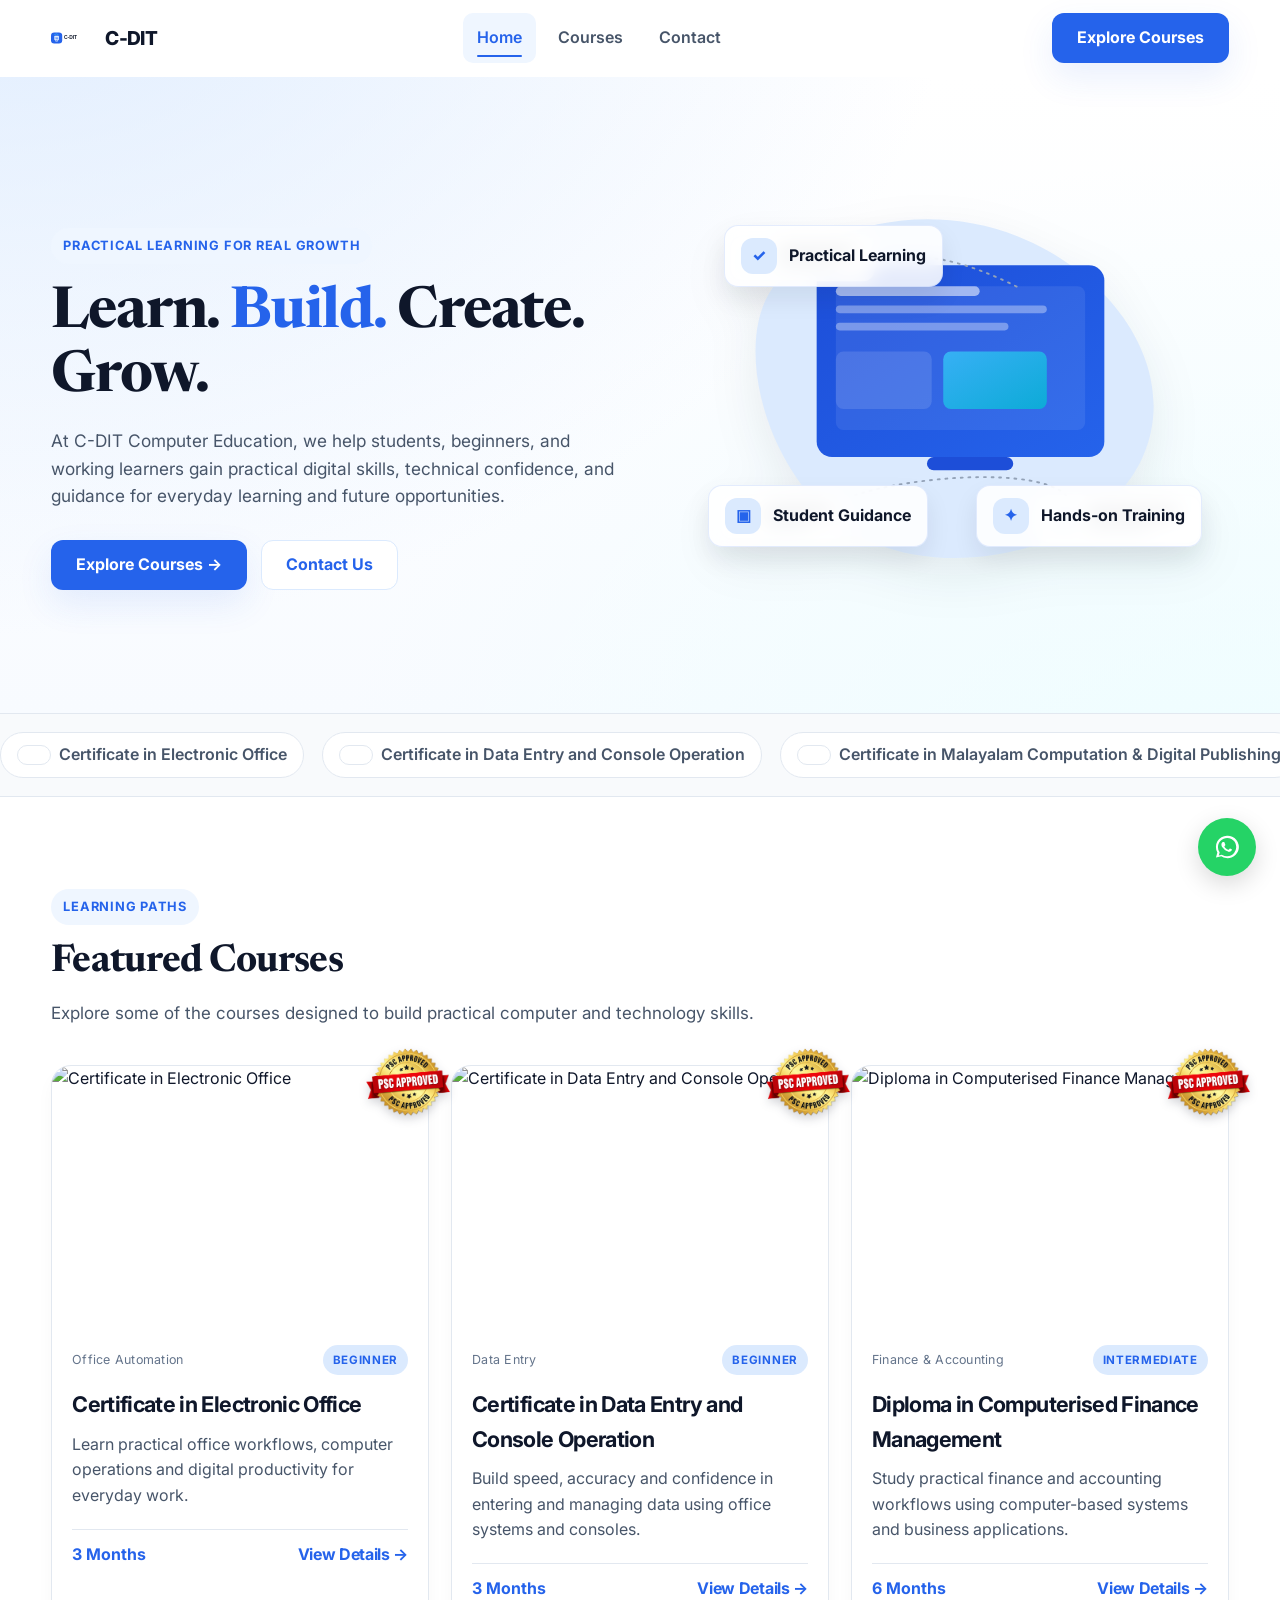
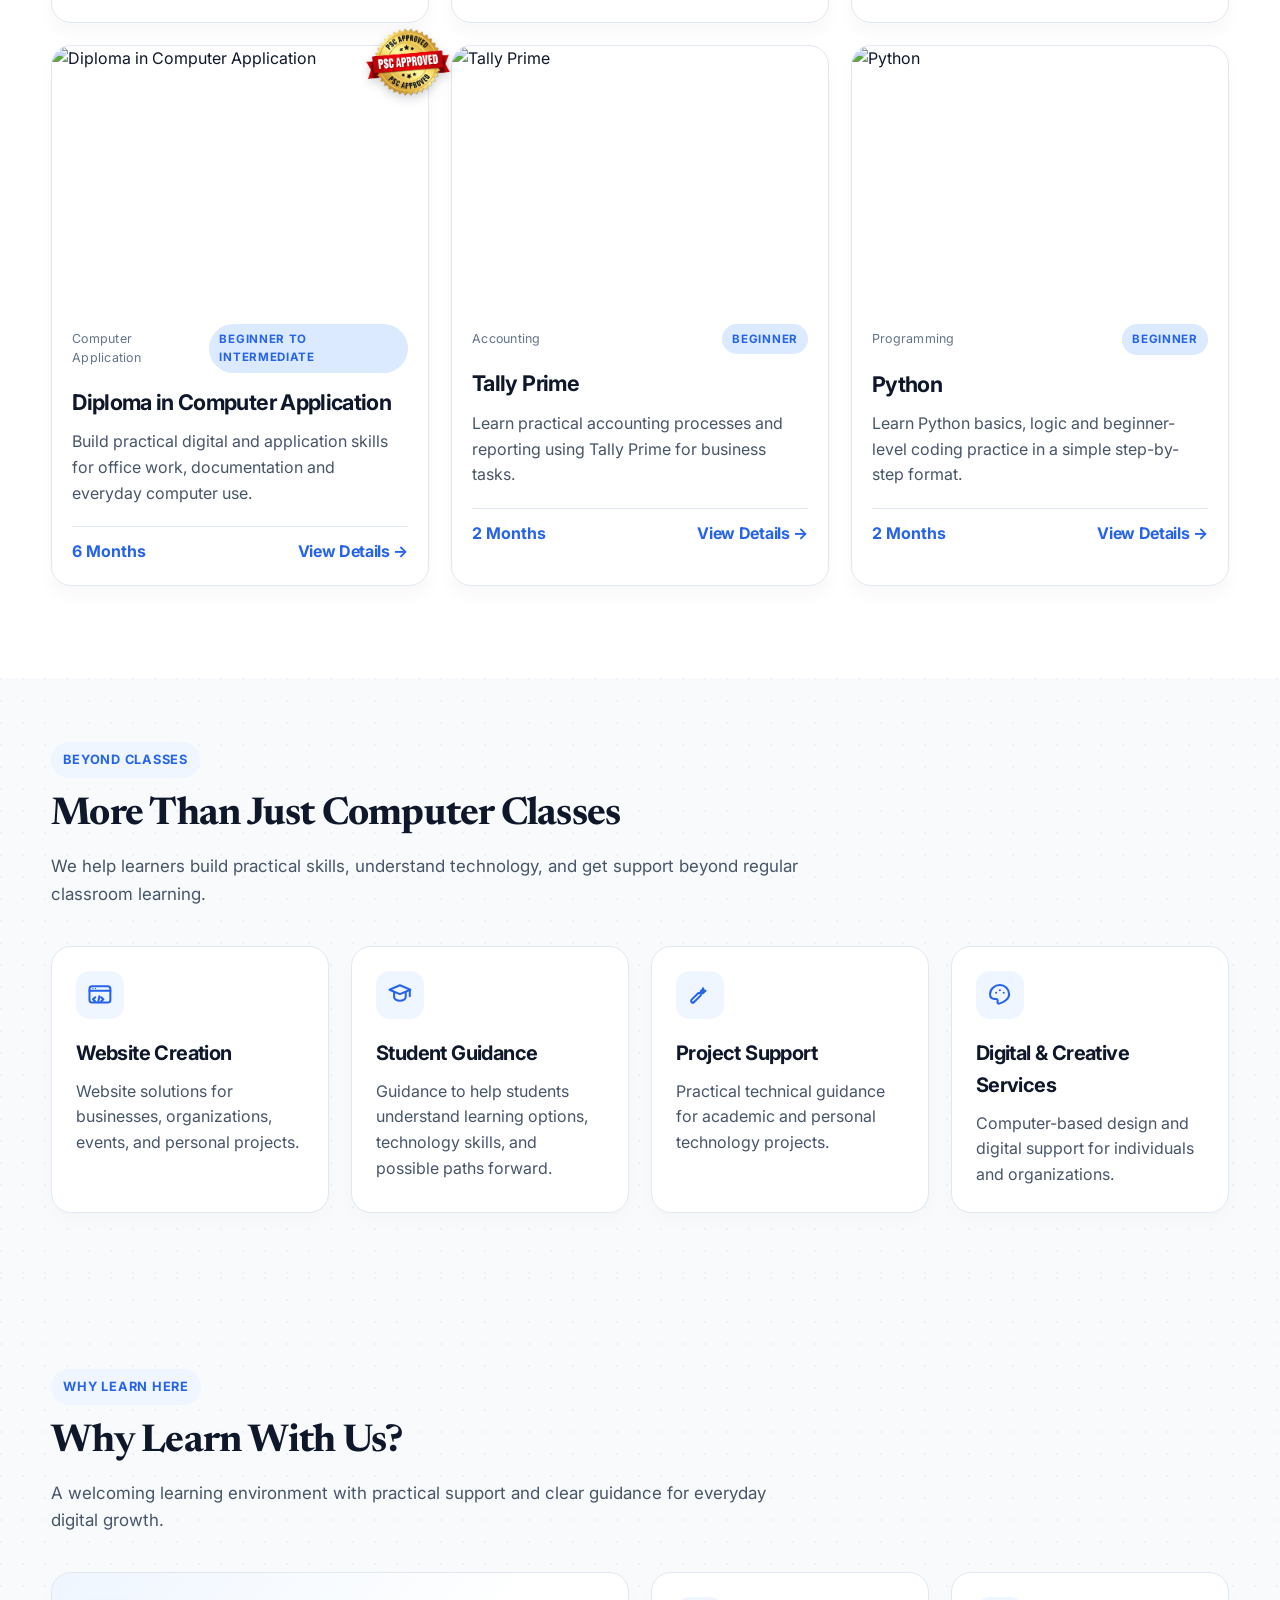
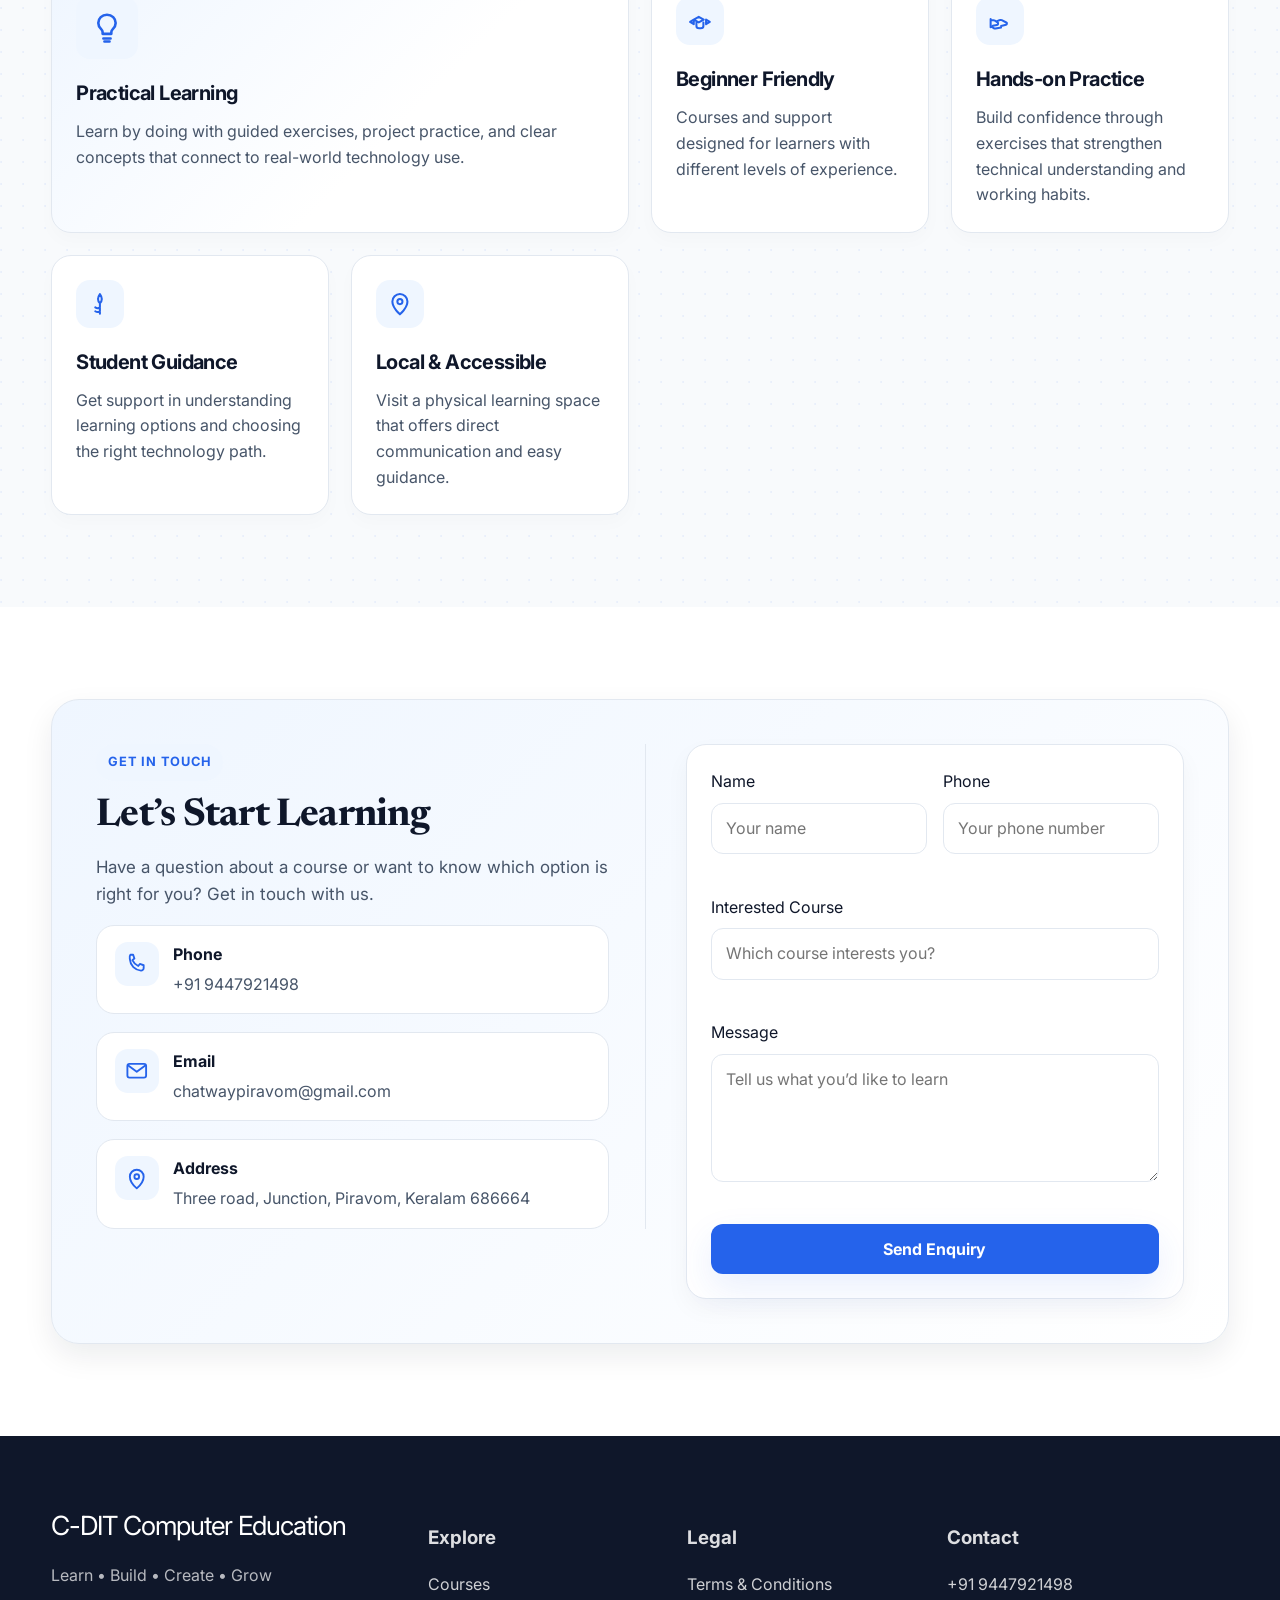
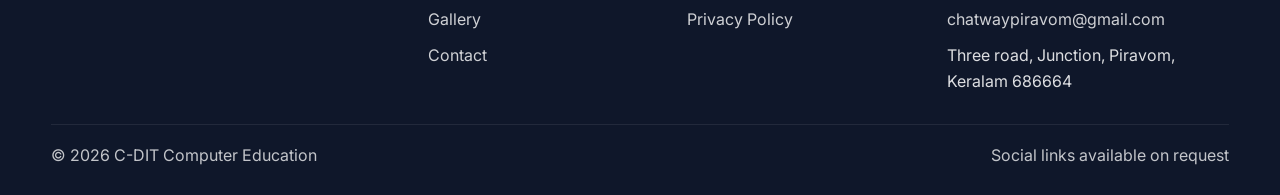
==== index.html @ 311d0b7f "mobiel optimised" ====
<!DOCTYPE html>
<html lang="en">
  <head>
    <meta charset="UTF-8" />
    <meta name="viewport" content="width=device-width, initial-scale=1.0, viewport-fit=cover" />
    <title>C-DIT Computer Education | Learn. Build. Create. Grow.</title>
    <meta name="description" content="C-DIT Computer Education offers practical computer and technology learning for students, beginners, and professionals through hands-on courses and guidance." />
    <meta property="og:title" content="C-DIT Computer Education" />
    <meta property="og:description" content="Practical computer education and technology training for learners of all levels." />
    <meta property="og:type" content="website" />
    <link rel="icon" type="image/svg+xml" href="assets/logo.svg" />
    <link rel="preconnect" href="https://fonts.googleapis.com" />
    <link rel="preconnect" href="https://fonts.gstatic.com" crossorigin />
    <link href="https://fonts.googleapis.com/css2?family=Inter:wght@400;600;700;800&family=Newsreader:opsz,wght@6..72,700&display=swap" rel="stylesheet" />
    <link rel="stylesheet" href="styles.css" />
  </head>
  <body>
    <header class="site-header" id="site-header">
      <div class="container header-inner">
        <a href="index.html" class="brand" aria-label="C-DIT Computer Education home">
          <img src="assets/logo.svg" alt="C-DIT logo" class="brand-mark" />
          <span class="brand-text">C-DIT</span>
        </a>
        <nav class="nav" aria-label="Main navigation">
          <a href="index.html" class="active">Home</a>
          <a href="courses/index.html">Courses</a>
        <!--  <a href="gallery/index.html">Gallery</a> -->
          <a href="contact/index.html">Contact</a>
        </nav>
        <a href="courses/index.html" class="btn btn-primary nav-cta">Explore Courses</a>
        <button class="nav-toggle" aria-label="Open menu" aria-expanded="false">☰</button>
      </div>
      <div class="mobile-nav" id="mobile-nav">
        <div class="container mobile-nav-inner">
          <a href="index.html" class="active">Home</a>
          <a href="courses/index.html">Courses</a>
         <!-- <a href="gallery/index.html">Gallery</a>-->
          <a href="contact/index.html">Contact</a>
          <a href="courses/index.html" class="btn btn-primary">Explore Courses</a>
        </div>
      </div>
    </header>

    <main>
      <section class="hero">
        <div class="container hero-grid">
          <div class="hero-copy">
            <span class="eyebrow">Practical learning for real growth</span>
            <h1>Learn. <span class="gradient-text">Build.</span> Create. Grow.</h1>
            <p>At C-DIT Computer Education, we help students, beginners, and working learners gain practical digital skills, technical confidence, and guidance for everyday learning and future opportunities.</p>
            <div class="hero-actions">
              <a href="courses/index.html" class="btn btn-primary">Explore Courses →</a>
              <a href="contact/index.html" class="btn btn-secondary">Contact Us</a>
            </div>
          </div>
          <div class="hero-visual" aria-label="Education technology illustration">
            <div class="hero-frame">
              <img class="hero-illustration" src="assets/ui-assets/illustrations/hero-learning.svg" alt="" />
              <div class="hero-card card-top"><span class="hero-icon">✓</span> Practical Learning</div>
              <div class="hero-card card-mid"><span class="hero-icon">✦</span> Hands-on Training</div>
              <div class="hero-card card-bottom"><span class="hero-icon">▣</span> Student Guidance</div>
            </div>
          </div>
        </div>
      </section>

      <div class="marquee-wrap" aria-label="Course list">
        <div class="container">
          <div class="marquee">
            <span><span class="marquee-dot"></span> Certificate in Electronic Office</span>
            <span><span class="marquee-dot"></span> Certificate in Data Entry and Console Operation</span>
            <span><span class="marquee-dot"></span> Certificate in Malayalam Computation &amp; Digital Publishing</span>
            <span><span class="marquee-dot"></span> Certificate in Desktop Publishing</span>
            <span><span class="marquee-dot"></span> Diploma in Computerised Finance Management</span>
            <span><span class="marquee-dot"></span> Diploma in Computer Application</span>
            <span><span class="marquee-dot"></span> Diploma in Multimedia</span>
            <span><span class="marquee-dot"></span> Postgraduate Diploma in Computer Application</span>
            <span><span class="marquee-dot"></span> Tally Prime</span>
            <span><span class="marquee-dot"></span> Tally Professional</span>
            <span><span class="marquee-dot"></span> GCC VAT</span>
            <span><span class="marquee-dot"></span> SAGA 50</span>
            <span><span class="marquee-dot"></span> QuickBooks</span>
            <span><span class="marquee-dot"></span> Python</span>
            <span><span class="marquee-dot"></span> Python Base</span>
            <span><span class="marquee-dot"></span> Java</span>
            <span><span class="marquee-dot"></span> C &amp; C++</span>
            <span><span class="marquee-dot"></span> MS Excel</span>
            <span><span class="marquee-dot"></span> Advanced Excel</span>
            <span><span class="marquee-dot"></span> Power BI</span>
            <span><span class="marquee-dot"></span> GST</span>
            <span><span class="marquee-dot"></span> Graphic Designing</span>
            <span><span class="marquee-dot"></span> Photoshop</span>
            <span><span class="marquee-dot"></span> Illustrator</span>
            <span><span class="marquee-dot"></span> Malayalam Typing</span>
            <span><span class="marquee-dot"></span> English Typing</span>
            <span><span class="marquee-dot"></span> Office Operation</span>
            <span><span class="marquee-dot"></span> Basic</span>
            <span><span class="marquee-dot"></span> Foundation Enhancement</span>
            <span><span class="marquee-dot"></span> Certificate in Electronic Office</span>
            <span><span class="marquee-dot"></span> Certificate in Data Entry and Console Operation</span>
            <span><span class="marquee-dot"></span> Certificate in Malayalam Computation &amp; Digital Publishing</span>
            <span><span class="marquee-dot"></span> Certificate in Desktop Publishing</span>
            <span><span class="marquee-dot"></span> Diploma in Computerised Finance Management</span>
            <span><span class="marquee-dot"></span> Diploma in Computer Application</span>
            <span><span class="marquee-dot"></span> Diploma in Multimedia</span>
            <span><span class="marquee-dot"></span> Postgraduate Diploma in Computer Application</span>
            <span><span class="marquee-dot"></span> Tally Prime</span>
            <span><span class="marquee-dot"></span> Tally Professional</span>
            <span><span class="marquee-dot"></span> GCC VAT</span>
            <span><span class="marquee-dot"></span> SAGA 50</span>
            <span><span class="marquee-dot"></span> QuickBooks</span>
            <span><span class="marquee-dot"></span> Python</span>
            <span><span class="marquee-dot"></span> Python Base</span>
            <span><span class="marquee-dot"></span> Java</span>
            <span><span class="marquee-dot"></span> C &amp; C++</span>
            <span><span class="marquee-dot"></span> MS Excel</span>
            <span><span class="marquee-dot"></span> Advanced Excel</span>
            <span><span class="marquee-dot"></span> Power BI</span>
            <span><span class="marquee-dot"></span> GST</span>
            <span><span class="marquee-dot"></span> Graphic Designing</span>
            <span><span class="marquee-dot"></span> Photoshop</span>
            <span><span class="marquee-dot"></span> Illustrator</span>
            <span><span class="marquee-dot"></span> Malayalam Typing</span>
            <span><span class="marquee-dot"></span> English Typing</span>
            <span><span class="marquee-dot"></span> Office Operation</span>
            <span><span class="marquee-dot"></span> Basic</span>
            <span><span class="marquee-dot"></span> Foundation Enhancement</span>
          </div>
        </div>
      </div>

      <section class="section">
        <div class="container">
          <div class="section-header">
            <span class="eyebrow">Learning paths</span>
            <h2 class="section-heading">Featured Courses</h2>
            <p class="section-intro">Explore some of the courses designed to build practical computer and technology skills.</p>
          </div>
          <div class="course-grid" id="featured-courses"></div>
        </div>
      </section>

      <section class="section-small textured-section">
        <div class="container">
          <div class="section-header">
            <span class="eyebrow">Beyond classes</span>
            <h2 class="section-heading">More Than Just Computer Classes</h2>
            <p class="section-intro">We help learners build practical skills, understand technology, and get support beyond regular classroom learning.</p>
          </div>
          <div class="service-grid">
            <article class="service-card">
              <div class="icon" aria-hidden="true"><svg viewBox="0 0 24 24" fill="none" stroke="currentColor" stroke-width="1.75" stroke-linecap="round" stroke-linejoin="round"><rect x="3" y="4.5" width="18" height="14" rx="2.2"/><path d="M3 8.5h18"/><circle cx="6" cy="6.5" r=".6" fill="currentColor" stroke="none"/><circle cx="8.2" cy="6.5" r=".6" fill="currentColor" stroke="none"/><path d="M8 14l-2 1.8L8 17.6M13 14l2 1.8-2 1.8"/><path d="m11.5 13.2-1 5.2"/></svg></div>
              <h3>Website Creation</h3>
              <p>Website solutions for businesses, organizations, events, and personal projects.</p>
            </article>
            <article class="service-card">
              <div class="icon" aria-hidden="true"><svg viewBox="0 0 24 24" fill="none" stroke="currentColor" stroke-width="1.75" stroke-linecap="round" stroke-linejoin="round"><path d="M3 7.5l9-3.8 9 3.8-9 3.8-9-3.8z"/><path d="M7 9.6v4.4c0 1.3 2.2 3 5 3s5-1.7 5-3V9.6"/><path d="M20.5 8v5.2"/></svg></div>
              <h3>Student Guidance</h3>
              <p>Guidance to help students understand learning options, technology skills, and possible paths forward.</p>
            </article>
            <article class="service-card">
              <div class="icon" aria-hidden="true"><svg viewBox="0 0 24 24" fill="none" stroke="currentColor" stroke-width="1.75" stroke-linecap="round" stroke-linejoin="round"><path d="M14.7 6.3a3.2 3.2 0 0 1-4 4l-6 6a1.5 1.5 0 0 0 2.1 2.1l6-6a3.2 3.2 0 0 1 4-4l-2.3 2.3-1.8-1.8 2.3-2.3z"/><circle cx="6.2" cy="17.8" r=".6" fill="currentColor" stroke="none"/></svg></div>
              <h3>Project Support</h3>
              <p>Practical technical guidance for academic and personal technology projects.</p>
            </article>
            <article class="service-card">
              <div class="icon" aria-hidden="true"><svg viewBox="0 0 24 24" fill="none" stroke="currentColor" stroke-width="1.75" stroke-linecap="round" stroke-linejoin="round"><path d="M12 3.5c-4.7 0-8.5 3.6-8.5 8 0 3.4 2.6 4 4 4h1.2c.9 0 1.6.8 1.4 1.7l-.2.9c-.2.9.6 1.6 1.4 1.4 3.9-1 8.7-4 8.7-8 0-4.4-3.8-8-8-8z"/><circle cx="8.7" cy="10.2" r=".9" fill="currentColor" stroke="none"/><circle cx="12" cy="8" r=".9" fill="currentColor" stroke="none"/><circle cx="15.3" cy="10.2" r=".9" fill="currentColor" stroke="none"/></svg></div>
              <h3>Digital &amp; Creative Services</h3>
              <p>Computer-based design and digital support for individuals and organizations.</p>
            </article>
          </div>
        </div>
      </section>

      <section class="section textured-section">
        <div class="container">
          <div class="section-header">
            <span class="eyebrow">Why learn here</span>
            <h2 class="section-heading">Why Learn With Us?</h2>
            <p class="section-intro">A welcoming learning environment with practical support and clear guidance for everyday digital growth.</p>
          </div>
          <div class="why-grid">
            <article class="why-card why-featured">
              <div class="icon" aria-hidden="true"><svg viewBox="0 0 24 24" fill="none" stroke="currentColor" stroke-width="1.75" stroke-linecap="round" stroke-linejoin="round"><path d="M12 3.2c-3.3 0-5.8 2.4-5.8 5.5 0 1.9.9 3.1 1.9 4.1.7.7 1 1.2 1 2v1.1h5.8v-1.1c0-.8.3-1.3 1-2 1-1 1.9-2.2 1.9-4.1 0-3.1-2.5-5.5-5.8-5.5z"/><path d="M9.6 19h4.8M10.3 21h3.4"/></svg></div>
              <h3>Practical Learning</h3>
              <p>Learn by doing with guided exercises, project practice, and clear concepts that connect to real-world technology use.</p>
            </article>
            <article class="why-card">
              <div class="icon" aria-hidden="true"><svg viewBox="0 0 24 24" fill="none" stroke="currentColor" stroke-width="1.75" stroke-linecap="round" stroke-linejoin="round"><path d="M3.5 12l3.2-2v4l-3.2-2zM6.7 10l4.3-2.4 4.3 2.4-4.3 2.4-4.3-2.4zM17.3 10l3.2 2-3.2 2v-4zM9 12.6v3c0 1 1 1.9 2.3 1.9h1.4c1.3 0 2.3-.9 2.3-1.9v-3"/></svg></div>
              <h3>Beginner Friendly</h3>
              <p>Courses and support designed for learners with different levels of experience.</p>
            </article>
            <article class="why-card">
              <div class="icon" aria-hidden="true"><svg viewBox="0 0 24 24" fill="none" stroke="currentColor" stroke-width="1.75" stroke-linecap="round" stroke-linejoin="round"><path d="M4 15.5l2.6 1.8c.5.35 1.1.5 1.7.4l4.7-.8M4 10.5h2.4c.5 0 1 .15 1.4.45l2.1 1.5c.9.65.6 2.05-.5 2.25l-3.6.6M13 15.5l4.3-1.1c.9-.25 1-1.5.2-1.9l-3.9-2c-.5-.25-1.1-.3-1.6-.1l-2.5.9M4 9.5v7"/></svg></div>
              <h3>Hands-on Practice</h3>
              <p>Build confidence through exercises that strengthen technical understanding and working habits.</p>
            </article>
            <article class="why-card">
              <div class="icon" aria-hidden="true"><svg viewBox="0 0 24 24" fill="none" stroke="currentColor" stroke-width="1.75" stroke-linecap="round" stroke-linejoin="round"><path d="M12 3.5c-2.2 3-2.2 5.6 0 8 2.2-2.4 2.2-5 0-8zM12 11.5v9M8 15c1.4 1 2.6 1 4 0M8 18.3c1.4 1 2.6 1 4 0"/></svg></div>
              <h3>Student Guidance</h3>
              <p>Get support in understanding learning options and choosing the right technology path.</p>
            </article>
            <article class="why-card">
              <div class="icon" aria-hidden="true"><svg viewBox="0 0 24 24" fill="none" stroke="currentColor" stroke-width="1.75" stroke-linecap="round" stroke-linejoin="round"><path d="M12 21s6.5-5.7 6.5-11A6.5 6.5 0 0 0 5.5 10c0 5.3 6.5 11 6.5 11z"/><circle cx="12" cy="10" r="2.2"/></svg></div>
              <h3>Local &amp; Accessible</h3>
              <p>Visit a physical learning space that offers direct communication and easy guidance.</p>
            </article>
          </div>
        </div>
      </section>
<!--
      <section class="section-small" style="background: var(--surface-alt);">
        <div class="container">
          <div class="section-header">
            <span class="eyebrow">Our environment</span>
            <h2 class="section-heading">Life at Our Institute</h2>
            <p class="section-intro">A glimpse of classes, activities, workshops and moments from our learning environment.</p>
          </div>
          <div class="gallery-grid gallery-preview">
            <div class="gallery-item large">
              <img src="https://images.unsplash.com/photo-1522202176988-66273c2fd55f?auto=format&fit=crop&w=1200&q=80" alt="Students learning together in a classroom" loading="lazy" width="1200" height="900" />
              <div class="gallery-overlay">Classes</div>
            </div>
            <div class="gallery-item medium">
              <img src="https://images.unsplash.com/photo-1516321318423-f06f85e504b3?auto=format&fit=crop&w=1200&q=80" alt="Practical technology learning session" loading="lazy" width="1200" height="900" />
              <div class="gallery-overlay">Activities</div>
            </div>
            <div class="gallery-item small">
              <img src="https://images.unsplash.com/photo-1552664730-d307ca884978?auto=format&fit=crop&w=1200&q=80" alt="Workshop in progress" loading="lazy" width="1200" height="900" />
              <div class="gallery-overlay">Workshops</div>
            </div>
            <div class="gallery-item small">
              <img src="https://images.unsplash.com/photo-1498050108023-c5249f4df085?auto=format&fit=crop&w=1200&q=80" alt="Hands-on coding practice" loading="lazy" width="1200" height="900" />
              <div class="gallery-overlay">Students</div>
            </div>
            <div class="gallery-item medium">
              <img src="https://images.unsplash.com/photo-1524758631624-e2822e304c36?auto=format&fit=crop&w=1200&q=80" alt="Creative digital learning environment" loading="lazy" width="1200" height="900" />
              <div class="gallery-overlay">Institute</div>
            </div>
          </div>
          <div class="gallery-button">
            <a href="gallery/index.html" class="btn btn-secondary">View Full Gallery →</a>
          </div>
        </div>
      </section>
    -->
      <section class="section">
        <div class="container">
          <div class="contact-panel">
            <div class="contact-grid">
              <div>
                <span class="eyebrow">Get in touch</span>
                <h2 class="section-heading" style="margin-top: 14px;">Let’s Start Learning</h2>
                <p class="section-intro">Have a question about a course or want to know which option is right for you? Get in touch with us.</p>
                <div class="contact-list">
                  <div class="contact-card">
                    <div class="contact-icon" aria-hidden="true"><svg viewBox="0 0 24 24" fill="none" stroke="currentColor" stroke-width="1.75" stroke-linecap="round" stroke-linejoin="round"><path d="M6 3.5h2.6l1.2 3.6-1.9 1.5a11 11 0 0 0 5.5 5.5l1.5-1.9 3.6 1.2V16c0 1.4-1.2 2.5-2.6 2.4C10.3 18 6 13.7 5.6 8.1 5.5 6.7 4.6 5.5 6 3.5z"/></svg></div>
                    <div>
                      <strong>Phone</strong>
                      <a href="tel:+919447921498">+91 9447921498</a>
                    </div>
                  </div>
                  <div class="contact-card">
                    <div class="contact-icon" aria-hidden="true"><svg viewBox="0 0 24 24" fill="none" stroke="currentColor" stroke-width="1.75" stroke-linecap="round" stroke-linejoin="round"><rect x="3.2" y="5.5" width="17.6" height="13" rx="2"/><path d="m4 7 8 6 8-6"/></svg></div>
                    <div>
                      <strong>Email</strong>
                      <a href="mailto:chatwaypiravom@gmail.com">chatwaypiravom@gmail.com</a>
                    </div>
                  </div>
                  <div class="contact-card">
                    <div class="contact-icon" aria-hidden="true"><svg viewBox="0 0 24 24" fill="none" stroke="currentColor" stroke-width="1.75" stroke-linecap="round" stroke-linejoin="round"><path d="M12 21s6.5-5.7 6.5-11A6.5 6.5 0 0 0 5.5 10c0 5.3 6.5 11 6.5 11z"/><circle cx="12" cy="10" r="2.2"/></svg></div>
                    <div>
                      <strong>Address</strong>
                      <span>Three road, Junction, Piravom, Keralam 686664</span>
                    </div>
                  </div>
                </div>
              </div>
              <form class="enquiry-form" id="home-enquiry-form" novalidate>
                <div class="form-grid">
                  <div class="field-group">
                    <label for="home-name">Name</label>
                    <input id="home-name" class="field" name="name" type="text" placeholder="Your name" />
                    <div class="error-text" data-error-for="name"></div>
                  </div>
                  <div class="field-group">
                    <label for="home-phone">Phone</label>
                    <input id="home-phone" class="field" name="phone" type="tel" placeholder="Your phone number" />
                    <div class="error-text" data-error-for="phone"></div>
                  </div>
                  <div class="field-group wide">
                    <label for="home-course">Interested Course</label>
                    <input id="home-course" class="field" name="course" type="text" placeholder="Which course interests you?" />
                    <div class="error-text" data-error-for="course"></div>
                  </div>
                  <div class="field-group wide">
                    <label for="home-message">Message</label>
                    <textarea id="home-message" class="field" name="message" rows="4" placeholder="Tell us what you’d like to learn"></textarea>
                    <div class="error-text" data-error-for="message"></div>
                  </div>
                </div>
                <button type="submit" class="btn btn-primary" style="margin-top: 18px; width: 100%;">Send Enquiry</button>
                <div class="form-success" id="home-success">Thanks! Your enquiry has been prepared. Please contact the institute using the details above to complete your enquiry.</div>
              </form>
            </div>
          </div>
        </div>
      </section>
    </main>

    <footer class="site-footer">
      <div class="container">
        <div class="footer-grid">
          <div>
            <div class="footer-brand">C-DIT Computer Education</div>
            <p class="footer-copy">Learn • Build • Create • Grow</p>
          </div>
          <div>
            <h3>Explore</h3>
            <ul class="footer-list">
              <li><a href="courses/index.html">Courses</a></li>
              <li><a href="gallery/index.html">Gallery</a></li>
              <li><a href="contact/index.html">Contact</a></li>
            </ul>
          </div>
          <div>
            <h3>Legal</h3>
            <ul class="footer-list">
              <li><a href="terms/index.html">Terms &amp; Conditions</a></li>
              <li><a href="privacy/index.html">Privacy Policy</a></li>
            </ul>
          </div>
          <div>
            <h3>Contact</h3>
            <ul class="footer-list">
              <li><a href="tel:+919447921498">+91 9447921498</a></li>
              <li><a href="mailto:chatwaypiravom@gmail.com">chatwaypiravom@gmail.com</a></li>
              <li><span>Three road, Junction, Piravom, Keralam 686664</span></li>
            </ul>
          </div>
        </div>
        <div class="footer-meta">
          <span>© 2026 C-DIT Computer Education</span>
          <span>Social links available on request</span>
        </div>
      </div>
    </footer>

    <script src="data.js"></script>
    <script src="script.js"></script>
  </body>
</html>
---- styles.css ----
:root {
  --safe-top: env(safe-area-inset-top, 0px);
  --safe-bottom: env(safe-area-inset-bottom, 0px);
  --primary: #2563EB;
  --primary-dark: #1D4ED8;
  --primary-light: #DBEAFE;
  --primary-pale: #EFF6FF;
  --secondary: #06B6D4;
  --secondary-light: #ECFEFF;
  --accent: #38BDF8;
  --background: #FFFFFF;
  --surface: #F8FAFC;
  --surface-alt: #F1F5F9;
  --text-primary: #0F172A;
  --text-secondary: #475569;
  --text-muted: #64748B;
  --border: #E2E8F0;
  --success: #16A34A;
  --warning: #F59E0B;
  --error: #DC2626;
  --shadow-soft: 0 12px 30px rgba(15, 23, 42, 0.08);
  --shadow-card: 0 14px 35px rgba(37, 99, 235, 0.10);
  --radius-xs: 8px;
  --radius-sm: 12px;
  --radius-md: 16px;
  --radius-lg: 22px;
  --max-width: 1200px;
  --font-display: 'Newsreader', Georgia, serif;
  --z-navbar: 100;
  --z-whatsapp: 1000;
  --z-modal: 2000;
  --transition: 220ms ease;
}

* { box-sizing: border-box; }
html { scroll-behavior: smooth; }
body {
  margin: 0;
  font-family: 'Inter', 'Segoe UI', sans-serif;
  background: var(--background);
  color: var(--text-primary);
  line-height: 1.6;
}
img { max-width: 100%; display: block; }
a { color: inherit; text-decoration: none; }
button, input, select, textarea { font: inherit; }
.container { max-width: var(--max-width); width: min(92vw, var(--max-width)); margin: 0 auto; }
.section { padding: 92px 0; }
.section-small { padding: 64px 0; }
.eyebrow {
  display: inline-flex;
  align-items: center;
  gap: 8px;
  padding: 8px 12px;
  border-radius: 999px;
  background: var(--primary-pale);
  color: var(--primary);
  font-size: 0.8rem;
  font-weight: 700;
  letter-spacing: 0.06em;
  text-transform: uppercase;
}
.whatsapp-floating-button {
  position: fixed;
  right: 24px;
  bottom: calc(24px + var(--safe-bottom));
  z-index: var(--z-whatsapp);
  display: inline-flex;
  align-items: center;
  justify-content: center;
  width: 58px;
  height: 58px;
  padding: 0;
  border-radius: 50%;
  background: #25D366;
  box-shadow: 0 8px 24px rgba(0, 0, 0, 0.15);
  transition: transform 0.25s ease, box-shadow 0.25s ease;
}
.whatsapp-floating-button img {
  width: 28px;
  height: 28px;
}
.whatsapp-floating-button:hover,
.whatsapp-floating-button:focus-visible {
  transform: translateY(-3px) scale(1.04);
  box-shadow: 0 11px 28px rgba(0, 0, 0, 0.2);
}
.whatsapp-floating-button:active {
  transform: scale(0.95);
}
.whatsapp-floating-button:focus-visible {
  outline: 3px solid rgba(37, 211, 102, 0.35);
  outline-offset: 3px;
}
.section-heading {
  margin: 16px 0 12px;
  font-size: clamp(2rem, 3vw, 3rem);
  line-height: 1.1;
  letter-spacing: -0.02em;
  font-family: var(--font-display);
}
h1, h2, .page-hero h1 { font-family: var(--font-display); }
.section-intro { font-size: 1.06rem; color: var(--text-secondary); max-width: 760px; }
.btn {
  display: inline-flex;
  align-items: center;
  justify-content: center;
  gap: 10px;
  min-height: 50px;
  padding: 0 24px;
  border: 1px solid transparent;
  border-radius: 12px;
  transition: transform var(--transition), background var(--transition), border-color var(--transition), box-shadow var(--transition), color var(--transition);
  font-weight: 700;
  cursor: pointer;
}
.btn:hover, .btn:focus-visible { transform: translateY(-1px); }
.btn:focus-visible, .field:focus-visible, .nav-toggle:focus-visible, .chip:focus-visible,
.mobile-filter-toggle:focus-visible, .filter-sheet-close:focus-visible, .filter-sheet-backdrop:focus-visible {
  outline: 3px solid rgba(37, 99, 235, 0.18);
  outline-offset: 2px;
}
.btn-primary {
  background: var(--primary);
  color: white;
  box-shadow: var(--shadow-card);
}
.btn-primary:hover, .btn-primary:focus-visible {
  background: var(--primary-dark);
  transform: translateY(-2px);
  box-shadow: 0 18px 36px rgba(37, 99, 235, 0.18);
}
.btn-secondary {
  background: white;
  color: var(--primary);
  border-color: var(--primary-light);
}
.btn-secondary:hover, .btn-secondary:focus-visible { background: var(--primary-pale); }
.btn-text {
  background: transparent;
  color: var(--primary);
  padding-left: 0;
  padding-right: 0;
}

.site-header {
  position: sticky;
  top: 0;
  z-index: var(--z-navbar);
  background: rgba(255,255,255,0.92);
  backdrop-filter: blur(12px);
  border-bottom: 1px solid transparent;
  transition: background var(--transition), border-color var(--transition), box-shadow var(--transition);
}
.site-header.scrolled {
  background: rgba(255,255,255,0.98);
  border-color: var(--border);
  box-shadow: 0 10px 24px rgba(15, 23, 42, 0.06);
}
.header-inner {
  display: flex;
  align-items: center;
  justify-content: space-between;
  min-height: calc(76px + var(--safe-top));
  padding-top: var(--safe-top);
  gap: 20px;
}
.brand {
  display: inline-flex;
  align-items: center;
  gap: 12px;
  font-weight: 800;
  letter-spacing: -0.04em;
}
.brand-mark { width: 42px; height: 42px; border-radius: 12px; }
.brand-text { font-size: 1.2rem; }
.nav {
  display: flex;
  align-items: center;
  gap: 8px;
}
.nav a {
  position: relative;
  padding: 12px 14px;
  color: var(--text-secondary);
  font-weight: 600;
  transition: color var(--transition), background var(--transition);
  border-radius: 10px;
}
.nav a::after {
  content: "";
  position: absolute;
  left: 14px;
  bottom: 6px;
  width: 0;
  height: 2px;
  border-radius: 999px;
  background: var(--primary);
  transition: width 200ms ease;
}
.nav a:hover::after, .nav a:focus-visible::after, .nav a.active::after {
  width: calc(100% - 28px);
}
.nav a:hover, .nav a:focus-visible { color: var(--primary); background: var(--primary-pale); }
.nav a.active { color: var(--primary); background: var(--primary-pale); }
.nav-cta {
  margin-left: 10px;
}
.nav-toggle {
  display: none;
  width: 48px;
  height: 48px;
  border: 1px solid var(--border);
  border-radius: 12px;
  background: white;
  color: var(--text-primary);
  cursor: pointer;
}
.mobile-nav {
  position: absolute;
  top: 100%;
  left: 0;
  right: 0;
  display: block;
  max-height: 0;
  opacity: 0;
  overflow: hidden;
  pointer-events: none;
  background: rgba(255,255,255,0.98);
  transition: max-height 280ms ease, opacity 200ms ease;
}
.mobile-nav.open {
  max-height: calc(100dvh - 76px - var(--safe-top));
  opacity: 1;
  pointer-events: auto;
  overflow-y: auto;
  border-top: 1px solid var(--border);
}
.mobile-nav-inner { padding: 14px 0 calc(20px + var(--safe-bottom)); display: grid; gap: 8px; }
.mobile-nav a { display: block; padding: 12px 14px; border-radius: 10px; color: var(--text-secondary); font-weight: 600; }
.mobile-nav a.active { background: var(--primary-pale); color: var(--primary); }
.mobile-nav .btn { width: 100%; margin-top: 8px; }
.mobile-nav-backdrop {
  position: fixed;
  inset: 0;
  z-index: calc(var(--z-navbar) - 1);
  border: 0;
  background: rgba(15, 23, 42, 0.4);
  opacity: 0;
  visibility: hidden;
  pointer-events: none;
  transition: opacity 200ms ease, visibility 200ms ease;
}
.mobile-nav-backdrop.open { opacity: 1; visibility: visible; pointer-events: auto; }

main { overflow: hidden; }
.hero {
  padding: 72px 0 44px;
  background: url("assets/ui-assets/patterns/corner-glow.svg") no-repeat center / cover, linear-gradient(180deg, #ffffff 0%, #f8fbff 100%);
}
.hero-grid {
  display: grid;
  grid-template-columns: 1.05fr 0.95fr;
  align-items: center;
  gap: 48px;
}
.hero-copy { max-width: 620px; }
.hero h1 {
  margin: 18px 0 18px;
  font-size: clamp(2.4rem, 5vw, 3.6rem);
  line-height: 1.1;
  letter-spacing: -0.02em;
  font-family: var(--font-display);
}
.hero h1 .gradient-text {
  color: var(--primary);
}
.hero p {
  margin: 0 0 30px;
  color: var(--text-secondary);
  font-size: 1.08rem;
  max-width: 580px;
}
.hero-actions { display: flex; gap: 14px; flex-wrap: wrap; }
.hero-visual {
  position: relative;
  min-height: 520px;
  display: grid;
  place-items: center;
}
.hero-frame {
  position: relative;
  width: min(100%, 560px);
  aspect-ratio: 560 / 480;
  overflow: visible;
}
.hero-illustration {
  width: 100%;
  height: auto;
  animation: hero-float 5s ease-in-out infinite;
  filter: drop-shadow(0 18px 24px rgba(15, 23, 42, 0.08));
}
@keyframes hero-float { 0%, 100% { transform: translateY(0); } 50% { transform: translateY(-6px); } }
.hero-card {
  position: absolute;
  display: flex;
  align-items: center;
  gap: 12px;
  padding: 12px 16px;
  border-radius: 14px;
  border: 1px solid rgba(37, 99, 235, 0.12);
  background: rgba(255,255,255,0.88);
  backdrop-filter: blur(10px);
  box-shadow: 0 12px 24px rgba(15, 23, 42, 0.08);
  font-weight: 700;
  color: var(--text-primary);
}
.card-top { top: 10%; left: 6%; }
.card-mid { bottom: 20%; right: 5%; }
.card-bottom { bottom: 20%; left: 3%; }
.hero-icon {
  width: 36px;
  height: 36px;
  border-radius: 12px;
  display: grid;
  place-items: center;
  background: var(--primary-light);
  color: var(--primary);
  font-weight: 800;
}
.marquee-wrap {
  border-top: 1px solid var(--border);
  border-bottom: 1px solid var(--border);
  background: var(--surface);
  overflow: hidden;
}
.marquee-wrap > .container {
  width: 100%;
  max-width: none;
  overflow: hidden;
}
.marquee {
  display: flex;
  align-items: center;
  gap: 18px;
  width: max-content;
  white-space: nowrap;
  padding: 18px 0;
  animation: marquee-scroll 56s linear infinite;
  animation-iteration-count: infinite;
  will-change: transform;
}
.marquee:hover { animation-play-state: paused; }
.marquee span {
  display: inline-flex;
  align-items: center;
  gap: 8px;
  padding: 9px 16px;
  border: 1px solid var(--border);
  border-radius: 999px;
  background: white;
  color: var(--text-secondary);
  font-weight: 600;
}
.marquee-dot { width: 8px; height: 8px; border-radius: 999px; background: var(--primary); }
@keyframes marquee-scroll {
  from { transform: translate3d(0, 0, 0); }
  to { transform: translate3d(-50%, 0, 0); }
}
@media (prefers-reduced-motion: reduce) {
  .marquee { animation: none; }
}

.section-header { margin-bottom: 38px; }
.textured-section {
  background-color: var(--surface);
  background-image: url("assets/ui-assets/patterns/dot-grid.svg");
  background-size: 22px 22px;
}
.course-grid, .service-grid, .why-grid, .gallery-grid, .feature-grid, .info-grid, .stat-grid { display: grid; gap: 22px; }
.course-grid { grid-template-columns: repeat(3, minmax(0, 1fr)); }
.service-grid { grid-template-columns: repeat(4, minmax(0, 1fr)); }
.why-grid { grid-template-columns: repeat(4, minmax(0, 1fr)); }
.gallery-grid { grid-template-columns: repeat(12, minmax(0, 1fr)); }
.feature-grid { grid-template-columns: repeat(2, minmax(0, 1fr)); }
.info-grid { grid-template-columns: repeat(2, minmax(0, 1fr)); }

.course-card {
  position: relative;
  background: white;
  border: 1px solid var(--border);
  border-radius: 20px;
  overflow: visible;
  box-shadow: 0 10px 18px rgba(15, 23, 42, 0.03);
  transition: transform var(--transition), box-shadow var(--transition), border-color var(--transition);
}
.psc-approved-badge {
  position: absolute;
  z-index: 2;
  top: -28px;
  right: -24px;
  width: 88px !important;
  height: 88px !important;
  object-fit: contain !important;
  pointer-events: none;
  filter: drop-shadow(0 4px 5px rgba(15, 23, 42, 0.18));
}
.course-card:hover { transform: translateY(-4px); border-color: rgba(37,99,235,0.28); box-shadow: var(--shadow-card); }
/* [NEEDS: responsive image pipeline once real photos are added] */
.course-card-media { aspect-ratio: 16 / 11; overflow: hidden; border-radius: 19px 19px 0 0; }
.course-card-media img { width: 100%; height: 100%; aspect-ratio: 16 / 11; object-fit: cover; transition: transform 280ms ease; }
.course-card:hover .course-card-media img { transform: scale(1.04); }
.course-card-content { padding: 20px; }
.course-meta { display: flex; align-items: center; justify-content: space-between; gap: 10px; margin-bottom: 12px; color: var(--text-muted); font-size: 0.78rem; letter-spacing: 0.02em; }
.badge {
  display: inline-flex;
  align-items: center;
  padding: 6px 10px;
  border-radius: 999px;
  background: var(--primary-light);
  color: var(--primary);
  font-weight: 700;
  letter-spacing: 0.06em;
  text-transform: uppercase;
  font-size: 0.72rem;
}
.course-card h3, .service-card h3, .why-card h3, .info-card h3, .stat-card h3 { margin: 0 0 10px; font-size: 1.35rem; letter-spacing: -0.03em; }
.course-card p, .service-card p, .why-card p, .info-card p { margin: 0; color: var(--text-secondary); }
.course-card-footer {
  display: flex;
  align-items: center;
  justify-content: space-between;
  margin-top: 20px;
  padding-top: 12px;
  border-top: 1px solid var(--border);
  color: var(--primary);
  font-weight: 700;
}
.link-arrow { letter-spacing: -0.02em; }

.service-card, .why-card, .info-card, .stat-card {
  background:white; border:1px solid var(--border); border-radius:20px; padding:24px; box-shadow:0 8px 18px rgba(15,23,42,0.02);
  transition: transform 280ms ease, box-shadow 280ms ease, border-color 280ms ease;
}
.service-card .icon, .why-card .icon {
  width: 48px; height: 48px; border-radius: 14px; background: var(--primary-pale); color: var(--primary); display: grid; place-items: center; margin-bottom: 18px;
  transition: background-color 180ms ease, color 180ms ease;
}
.service-card .icon svg, .why-card .icon svg, .contact-icon svg { width: 58%; height: 58%; }
.service-card:hover, .why-card:hover, .recommended-card:hover {
  transform: translateY(-4px);
  box-shadow: var(--shadow-card);
  border-color: rgba(37, 99, 235, 0.22);
}
.service-card:hover .icon, .why-card:hover .icon {
  background: var(--primary);
  color: #fff;
}
.service-card h3, .why-card h3 { font-size: 1.25rem; }

.why-featured {
  grid-column: span 2;
  background: linear-gradient(135deg, #eff6ff 0%, #ffffff 60%);
}
.why-featured .icon { width: 62px; height: 62px; }
.why-featured .icon svg { width: 58%; height: 58%; }

.gallery-preview { margin-top: 18px; }
.gallery-grid { grid-template-columns: repeat(12, minmax(0, 1fr)); gap: 18px; }
.gallery-item.large { grid-column: span 7; }
.gallery-item.medium { grid-column: span 5; }
.gallery-item.small { grid-column: span 4; }
.gallery-item {
  position: relative; overflow: hidden; border-radius: 18px; min-height: 250px; box-shadow: var(--shadow-soft);
}
.gallery-item img { width:100%; height:100%; aspect-ratio: 4 / 3; object-fit:cover; transition: transform 400ms ease; }
.gallery-item:hover img { transform: scale(1.04); }
.gallery-item:active img { transform: scale(1.02); }
.gallery-overlay {
  position:absolute; inset:0; background:linear-gradient(180deg, rgba(15,23,42,0.06), rgba(15,23,42,0.52));
  display:flex; align-items:flex-end; justify-content:flex-start; padding:18px; color:white; font-weight:700; letter-spacing:-0.03em;
}
.gallery-button { margin-top: 22px; }

.contact-panel {
  background: linear-gradient(135deg, #eff6ff 0%, #ffffff 100%);
  border:1px solid var(--border); border-radius:28px; padding:44px; box-shadow: var(--shadow-soft);
}
.contact-grid {
  display:grid; grid-template-columns: 1.05fr 0.95fr; gap: 40px; align-items: start;
}
.contact-grid > :first-child { padding-right: 36px; border-right: 1px solid var(--border); }
.contact-list { display:grid; gap:18px; }
.contact-card {
  background:white; border:1px solid var(--border); border-radius:18px; padding:16px 18px; display:flex; gap:14px; align-items:flex-start;
}
.contact-icon {
  flex: 0 0 44px;
  width: 44px; height:44px; border-radius:13px; background:var(--primary-pale); display:grid; place-items: center; color:var(--primary); font-weight:800;
  transition: background-color 180ms ease, color 180ms ease;
}
.contact-card:hover .contact-icon { background: var(--primary); color: #fff; }
.contact-card strong { display:block; margin-bottom: 4px; }
.contact-card span, .contact-card a { color: var(--text-secondary); }

.enquiry-form {
  background:white; border:1px solid var(--border); border-radius:20px; padding:24px; box-shadow:0 10px 24px rgba(15,23,42,0.04);
}
.form-grid { display:grid; grid-template-columns: repeat(2, minmax(0,1fr)); gap: 16px; }
.field-group { display:grid; gap:8px; }
.field-group.wide { grid-column: 1 / -1; }
.field {
  width:100%; min-height: 48px; border-radius: 12px; border:1px solid var(--border); background:#fff; padding: 12px 14px; color: var(--text-primary);
}
.field:focus { border-color: var(--primary); box-shadow: 0 0 0 4px rgba(37,99,235,0.08); }
.field.invalid { border-color: var(--error); background: rgba(220,38,38,0.02); }
.error-text { color: var(--error); font-size: 0.85rem; min-height: 1.2em; }
.form-success {
  display:none; margin-top: 14px; background: rgba(22,163,74,0.08); border:1px solid rgba(22,163,74,0.2); color: var(--success); border-radius: 12px; padding:12px 14px; font-weight:600;
}
.form-success.visible { display:block; }

.site-footer {
  background: #0f172a;
  color: rgba(255,255,255,0.86);
  padding: 68px 0 26px;
}
.footer-grid {
  display:grid; grid-template-columns: 1.5fr 1fr 1fr 1.2fr;
  gap:24px;
}
.footer-brand { font-size: 1.65rem; letter-spacing:-0.04em; color:white; margin-bottom: 10px; }
.footer-copy { color: rgba(255,255,255,0.7); max-width: 320px; }
.footer-list { list-style:none; padding:0; margin:0; display:grid; gap:10px; }
.footer-list a { color: rgba(255,255,255,0.8); }
.footer-list a:hover { color: white; }
.footer-meta { margin-top: 30px; padding-top: 18px; border-top: 1px solid rgba(255,255,255,0.08); display:flex; justify-content:space-between; gap:14px; flex-wrap: wrap; color: rgba(255,255,255,0.75); }

.page-hero {
  padding: 70px 0 40px;
  background: linear-gradient(180deg, #f8fbff 0%, #ffffff 100%);
}
.page-hero-compact { padding: 58px 0 28px; }
.page-hero-inner {
  display: grid;
  gap: 18px;
  text-align: center;
}
.page-hero h1 {
  margin: 0;
  font-size: clamp(2.2rem, 4vw, 4rem);
  line-height: 1.08;
  letter-spacing: -0.06em;
  font-family: var(--font-display);
}

.catalogue-tools {
  display:flex; gap:16px; flex-wrap:wrap; align-items:center; justify-content:space-between; margin-bottom: 28px;
}
.search-wrap {
  position:relative; flex:1; min-width: 240px; max-width: 420px;
}
.search-wrap input { width:100%; }
.search-icon { position:absolute; left:14px; top:50%; transform:translateY(-50%); color:var(--text-muted); font-size:1.1rem; }
.search-wrap input { padding-left: 42px; }
.filter-row { display:flex; gap:12px; flex-wrap:wrap; }
.filter-row .field { min-width: 150px; }
.mobile-filter-toggle { display:none; }
.filter-count {
  display:none;
  min-width:20px;
  height:20px;
  align-items:center;
  justify-content:center;
  padding:0 5px;
  border-radius:999px;
  background:#fff;
  color:var(--primary);
  font-size:0.75rem;
  line-height:1;
}
.filter-count.visible { display:inline-flex; }
.filter-sheet { display:contents; }
.filter-sheet-backdrop, .filter-sheet-heading, .filter-sheet-actions { display:none; }
.filter-sheet-panel { display:contents; }
.category-tabs {
  display:flex; flex-wrap:wrap; gap:10px; margin: 0 0 26px;
}
.category-tab {
  min-height:44px; border:1px solid var(--border); background:white; color:var(--text-secondary); padding:10px 16px; border-radius:999px; font-weight:700; cursor:pointer; transition:all var(--transition);
}
.category-tab:hover, .category-tab:focus-visible { border-color: rgba(37,99,235,0.25); color: var(--primary); }
.category-tab.active {
  background: var(--primary-pale); border-color: rgba(37,99,235,0.25); color: var(--primary);
}
.course-results { margin-top: 30px; }
.course-group {
  margin-bottom: 28px;
}
.course-group-head {
  display:flex; justify-content:space-between; align-items:center; gap:12px; margin-bottom:16px; flex-wrap:wrap;
}
.course-group-head h3 {
  margin:0; font-size:1.5rem; letter-spacing:-0.04em;
}
.empty-state {
  padding:30px; border:1px dashed var(--border); border-radius:20px; background:var(--surface);
  text-align:center; color:var(--text-secondary);
}
.empty-state h3 { margin:0 0 8px; font-size:1.5rem; color:var(--text-primary); }

.recommended-list {
  display:grid; grid-template-columns: repeat(4, minmax(0,1fr)); gap:22px;
}
.recommended-card {
  background: linear-gradient(180deg, #ffffff 0%, #f8fbff 100%);
  border:1px solid rgba(37,99,235,0.14); border-radius:20px; padding:20px; box-shadow: 0 12px 24px rgba(37,99,235,0.06);
  transition: transform 280ms ease, box-shadow 280ms ease, border-color 280ms ease;
}
.recommended-card h3 { margin: 8px 0 8px; }
.recommended-card .mini-meta { display:flex; gap:8px; flex-wrap:wrap; color:var(--text-muted); font-size:0.8rem; }

.course-detail-wrap {
  display:grid; grid-template-columns: 1.1fr 0.9fr; gap:28px; align-items:start; padding-top:12px;
}
.course-detail-visual { position:relative; }
.course-detail-visual img { width:100%; height:auto; aspect-ratio:4 / 3; object-fit:cover; border-radius:24px; box-shadow: var(--shadow-soft); }
.course-detail-card {
  background:white; border:1px solid var(--border); border-radius:24px; padding:24px; box-shadow: var(--shadow-soft);
}
.meta-list { display:grid; gap:16px; margin-top:16px; }
.meta-row {
  display:flex; justify-content:space-between; gap:12px; padding-bottom:12px; border-bottom:1px solid var(--border);
}
.meta-row strong { color: var(--text-primary); }
.meta-row span { color: var(--text-secondary); }
.outcome-list, .module-list, .audience-list { list-style:none; padding:0; margin:14px 0 0; display:grid; gap:12px; }
.outcome-list li, .module-list li, .audience-list li { display:flex; gap:12px; align-items:flex-start; color: var(--text-secondary); }
.module-list li {
  opacity: 0;
  transform: translateX(-8px);
  transition: opacity 360ms ease, transform 360ms ease;
}
.module-list li.is-visible { opacity: 1; transform: translateX(0); }
.module-list li:nth-child(1) { transition-delay: 0ms; }
.module-list li:nth-child(2) { transition-delay: 50ms; }
.module-list li:nth-child(3) { transition-delay: 100ms; }
.module-list li:nth-child(4) { transition-delay: 150ms; }
.module-list li:nth-child(5) { transition-delay: 200ms; }
.module-list li:nth-child(6) { transition-delay: 250ms; }
.checkmark { color: var(--success); font-size: 1.3rem; font-weight: 800; }
.accordion-section { margin-top: 22px; }
.accordion-item {
  border:1px solid var(--border); border-radius:14px; background:#fff; overflow:hidden; margin-bottom: 12px;
}
.accordion-header {
  width:100%; background:none; border:0; display:flex; justify-content:space-between; align-items:center; padding:16px 18px; font-weight:700; color:var(--text-primary); text-align:left; cursor:pointer;
}
.accordion-item .accordion-header span { transition: transform var(--transition); }
.accordion-item.open .accordion-header span { transform: rotate(45deg); }
.accordion-content {
  display: none;
  padding: 0 18px 18px;
  color: var(--text-secondary);
}
.accordion-item.open .accordion-content { display: block; }

.gallery-page .toolbar { display:flex; gap:12px; flex-wrap:wrap; justify-content:center; margin-bottom: 30px; }
.chip {
  min-height:44px; background: white; border:1px solid var(--border); color: var(--text-secondary); padding: 10px 14px; border-radius:999px; font-weight:600; cursor:pointer;
}
.chip.active { background: var(--primary-pale); border-color: rgba(37,99,235,0.2); color: var(--primary); }
.gallery-masonry { columns: 3 240px; column-gap: 18px; }
.gallery-masonry .gallery-item { break-inside: avoid; margin-bottom: 18px; min-height: 220px; }
.link-arrow { display:inline-flex; transition: color 120ms ease, text-decoration-color 120ms ease; }
.link-arrow:hover, .link-arrow:focus-visible, .link-arrow:active { color:var(--primary-dark); text-decoration:underline; text-underline-offset:3px; }

.lightbox {
  position: fixed; inset: 0; background: rgba(15, 23, 42, 0.78); display:none; align-items:center; justify-content:center; padding:20px; z-index: var(--z-modal);
}
.lightbox.open { display:flex; }
.lightbox-content {
  position: relative; width: min(92vw, 980px); background: #fff; border-radius: 22px; overflow: hidden; box-shadow: var(--shadow-soft);
}
.lightbox-content img { width:100%; max-height:78vh; object-fit:cover; }
.lightbox-close, .lightbox-prev, .lightbox-next {
  position:absolute; top:50%; transform:translateY(-50%); width:42px; height:42px; border:none; border-radius:50%; background: rgba(15, 23, 42, 0.7); color:white; cursor:pointer; font-size:1.4rem;
}
.lightbox-close { top: 18px; right:18px; transform:none; }
.lightbox-prev { left: 18px; }
.lightbox-next { right: 18px; }

.legal-document {
  max-width: 920px; margin: 0 auto;
  background: white; border:1px solid var(--border); border-radius:26px; padding: 32px 28px; box-shadow: var(--shadow-soft);
}
.legal-document h2 { margin-top: 28px; font-size: 1.35rem; letter-spacing:-0.03em; }
.legal-document p, .legal-document li { color: var(--text-secondary); }
.legal-document ul { padding-left: 20px; }

.not-found {
  min-height: 70vh; display:grid; place-items:center; padding:60px 20px;
}
.not-found-card {
  max-width: 620px; background: linear-gradient(135deg, #ffffff 0%, #f8fbff 100%); border:1px solid var(--border); border-radius:26px; padding:40px 30px; text-align:center; box-shadow: var(--shadow-soft);
}
.not-found-card h1 { font-size: clamp(3rem, 8vw, 6rem); margin: 0 0 10px; color: var(--primary); }

@media (max-width: 1030px) {
  .whatsapp-floating-button {
    right: 20px;
    bottom: calc(20px + var(--safe-bottom));
  }
  .hero-visual { min-height: auto; }
  .hero-frame { width: min(100%, 520px); }
  .contact-grid > :first-child { padding-right: 28px; }
  .course-grid { grid-template-columns: repeat(2, minmax(0, 1fr)); }
  .service-grid { grid-template-columns: repeat(2, minmax(0, 1fr)); }
  .why-grid { grid-template-columns: repeat(2, minmax(0, 1fr)); }
  .recommended-list { grid-template-columns: repeat(2, minmax(0,1fr)); }
  .course-detail-wrap, .contact-grid, .hero-grid { grid-template-columns: 1fr; }
  .hero-visual { order: -1; }
  .footer-grid { grid-template-columns: repeat(2, minmax(0, 1fr)); }
}

@media (max-width: 760px) {
  .whatsapp-floating-button {
    right: 16px;
    bottom: calc(16px + var(--safe-bottom));
    width: 54px;
    height: 54px;
  }
  .whatsapp-floating-button img { width: 26px; height: 26px; }
  .mobile-nav { display: block; }
  .nav { display:none; }
  .nav-cta { display:none; }
  .nav-toggle { display:inline-grid; place-items: center; }
  .section { padding: 56px 0; }
  .section-small { padding: 40px 0; }
  .section-header { margin-bottom: 30px; }
  .hero { padding-top: 36px; }
  .hero-grid { gap: 28px; }
  .hero-visual { order: 1; }
  .hero h1 { font-size: clamp(2.5rem, 12vw, 4rem); }
  .hero-card { gap: 7px; padding: 8px 10px; font-size: 0.72rem; border-radius: 11px; }
  .hero-icon { width: 28px; height: 28px; border-radius: 9px; }
  .card-top { top: 9%; left: 2%; }
  .card-mid { bottom: 16%; right: 1%; }
  .card-bottom { bottom: 16%; left: 0; }
  .hero-actions { flex-direction: column; align-items: stretch; }
  .btn { width: 100%; }
  .course-grid, .service-grid, .why-grid, .recommended-list, .form-grid, .info-grid, .footer-grid { grid-template-columns: 1fr; }
  .gallery-grid { grid-template-columns: 1fr; }
  .gallery-item.large, .gallery-item.medium, .gallery-item.small { grid-column: auto; }
  .catalogue-tools { flex-direction: row; flex-wrap: nowrap; align-items: center; gap: 8px; }
  .search-wrap { max-width: none; min-width: 0; }
  .mobile-filter-toggle {
    display:inline-flex;
    flex:0 0 auto;
    min-height:48px;
    align-items:center;
    justify-content:center;
    gap:8px;
    padding:0 13px;
    border:1px solid var(--border);
    border-radius:12px;
    background:#fff;
    color:var(--text-primary);
    font-weight:700;
    cursor:pointer;
  }
  .filter-sheet {
    position:fixed;
    inset:0;
    z-index:1500;
    display:block;
    pointer-events:none;
  }
  .filter-sheet.open { pointer-events:auto; }
  .filter-sheet-backdrop {
    position:absolute;
    inset:0;
    display:block;
    width:100%;
    height:100%;
    border:0;
    background:rgba(15,23,42,0.48);
    opacity:0;
    transition:opacity 220ms ease;
  }
  .filter-sheet.open .filter-sheet-backdrop { opacity:1; }
  .filter-sheet-panel {
    position:absolute;
    left:0;
    right:0;
    bottom:0;
    display:block;
    max-height:min(82dvh, 680px);
    overflow-y:auto;
    overscroll-behavior:contain;
    padding:22px 20px calc(20px + var(--safe-bottom));
    border-radius:22px 22px 0 0;
    background:#fff;
    box-shadow:0 -12px 36px rgba(15,23,42,0.16);
    transform:translateY(105%);
    transition:transform 260ms ease;
  }
  .filter-sheet.open .filter-sheet-panel { transform:translateY(0); }
  .filter-sheet-heading { display:flex; align-items:center; justify-content:space-between; margin-bottom:18px; }
  .filter-sheet-heading h2 { margin:0; font-size:1.4rem; font-family:var(--font-display); }
  .filter-sheet-close { width:44px; height:44px; border:0; border-radius:50%; background:var(--surface-alt); color:var(--text-primary); font-size:1.6rem; cursor:pointer; }
  .filter-row { display:grid; grid-template-columns:1fr; gap:12px; }
  .filter-row .field { min-width:0; }
  .filter-sheet-actions { display:grid; grid-template-columns:1fr 1fr; gap:12px; margin-top:20px; }
  .filter-sheet-actions .btn { width:100%; }
  .contact-panel { padding: 24px 16px; }
  .contact-grid { gap: 24px; }
  .contact-grid > :first-child { padding-right: 0; border-right: 0; }
  .legal-document { padding: 22px 18px; }
  .gallery-masonry { columns:1; }
}

@media (max-width: 400px) {
  .section { padding:52px 0; }
  .section-small { padding:36px 0; }
  .hero h1 { margin:12px 0; font-size:clamp(2.15rem, 10.5vw, 2.8rem); }
  .hero p { margin-bottom:18px; font-size:1rem; }
  .contact-panel { padding:20px 14px; }
  .enquiry-form { padding:18px 16px; }
  .course-card-content, .recommended-card, .service-card, .why-card, .info-card, .stat-card { padding:18px; }
  .catalogue-tools { gap:7px; }
  .mobile-filter-toggle { padding:0 10px; font-size:0.92rem; }
  .filter-sheet-panel { padding-left:16px; padding-right:16px; }
}

@media (prefers-reduced-motion: reduce) {
  *, *::before, *::after { animation-duration: 0.01ms !important; animation-iteration-count: 1 !important; transition-duration: 0.01ms !important; scroll-behavior: auto !important; }
  .hero-illustration { animation: none !important; }
  .module-list li { opacity: 1; transform: none; transition: none; }
}

@media (hover: none) {
  .btn:active, .course-card:active, .recommended-card:active, .service-card:active, .why-card:active,
  .category-tab:active, .chip:active, .link-arrow:active, .nav-toggle:active,
  .mobile-filter-toggle:active, .filter-sheet-close:active, .filter-sheet-actions .btn:active {
    transform: scale(0.97);
    transition-duration: 100ms;
  }
  .category-tab:active, .chip:active, .link-arrow:active, .nav a:active, .footer-list a:active {
    color:var(--primary-dark);
  }
  .mobile-nav a:active { background:var(--primary-pale); color:var(--primary); }
  .gallery-item:active { filter:brightness(0.94); }
  .accordion-header:active { background:var(--surface-alt); }
  .lightbox-close:active, .lightbox-prev:active, .lightbox-next:active { background:rgba(15,23,42,0.9); }
}

/* The course strip is an intentional, continuously moving display. */
.marquee {
  animation-name: marquee-scroll !important;
  animation-timing-function: linear !important;
  animation-duration: 100s !important;
  animation-iteration-count: infinite !important;
}
.marquee-wrap.is-offscreen .marquee { animation-play-state:paused !important; }
.marquee:hover { animation-play-state: paused !important; }

@media (prefers-reduced-motion: reduce) {
  .marquee { animation: none !important; }
}
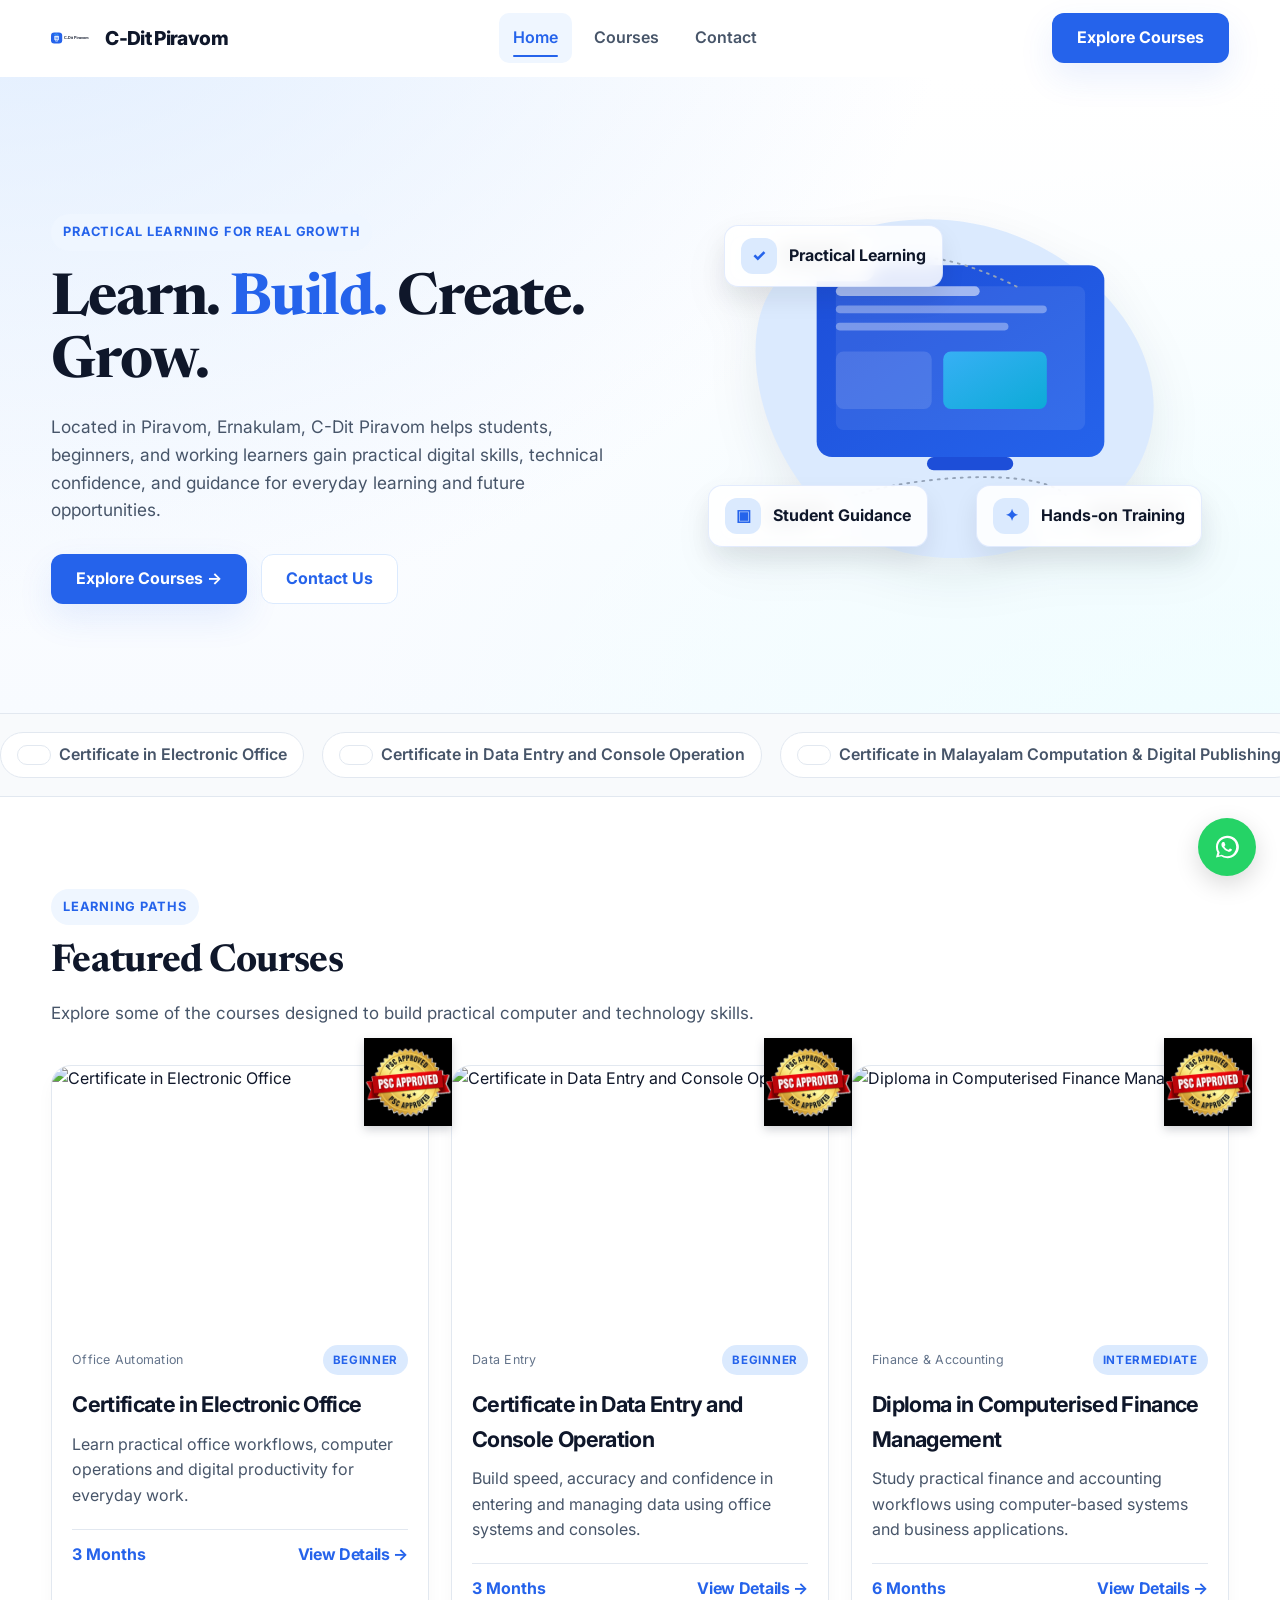
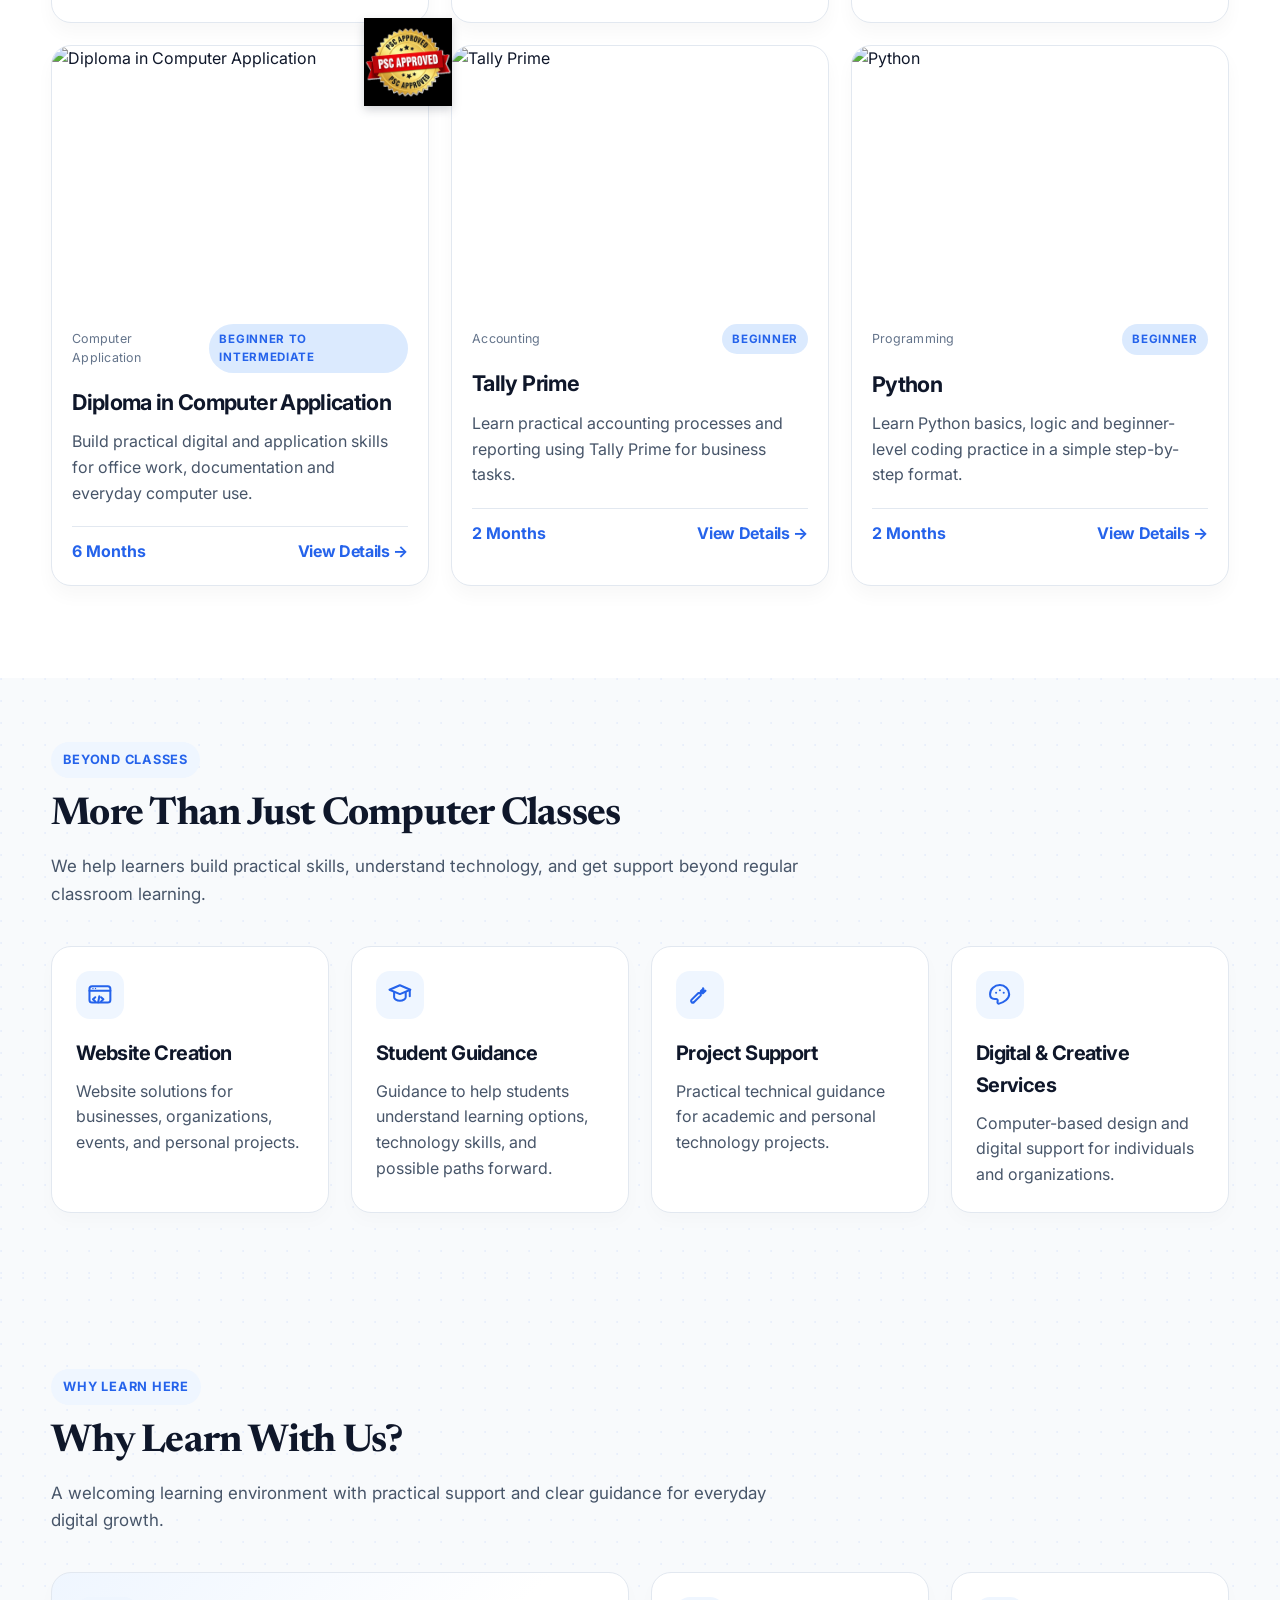
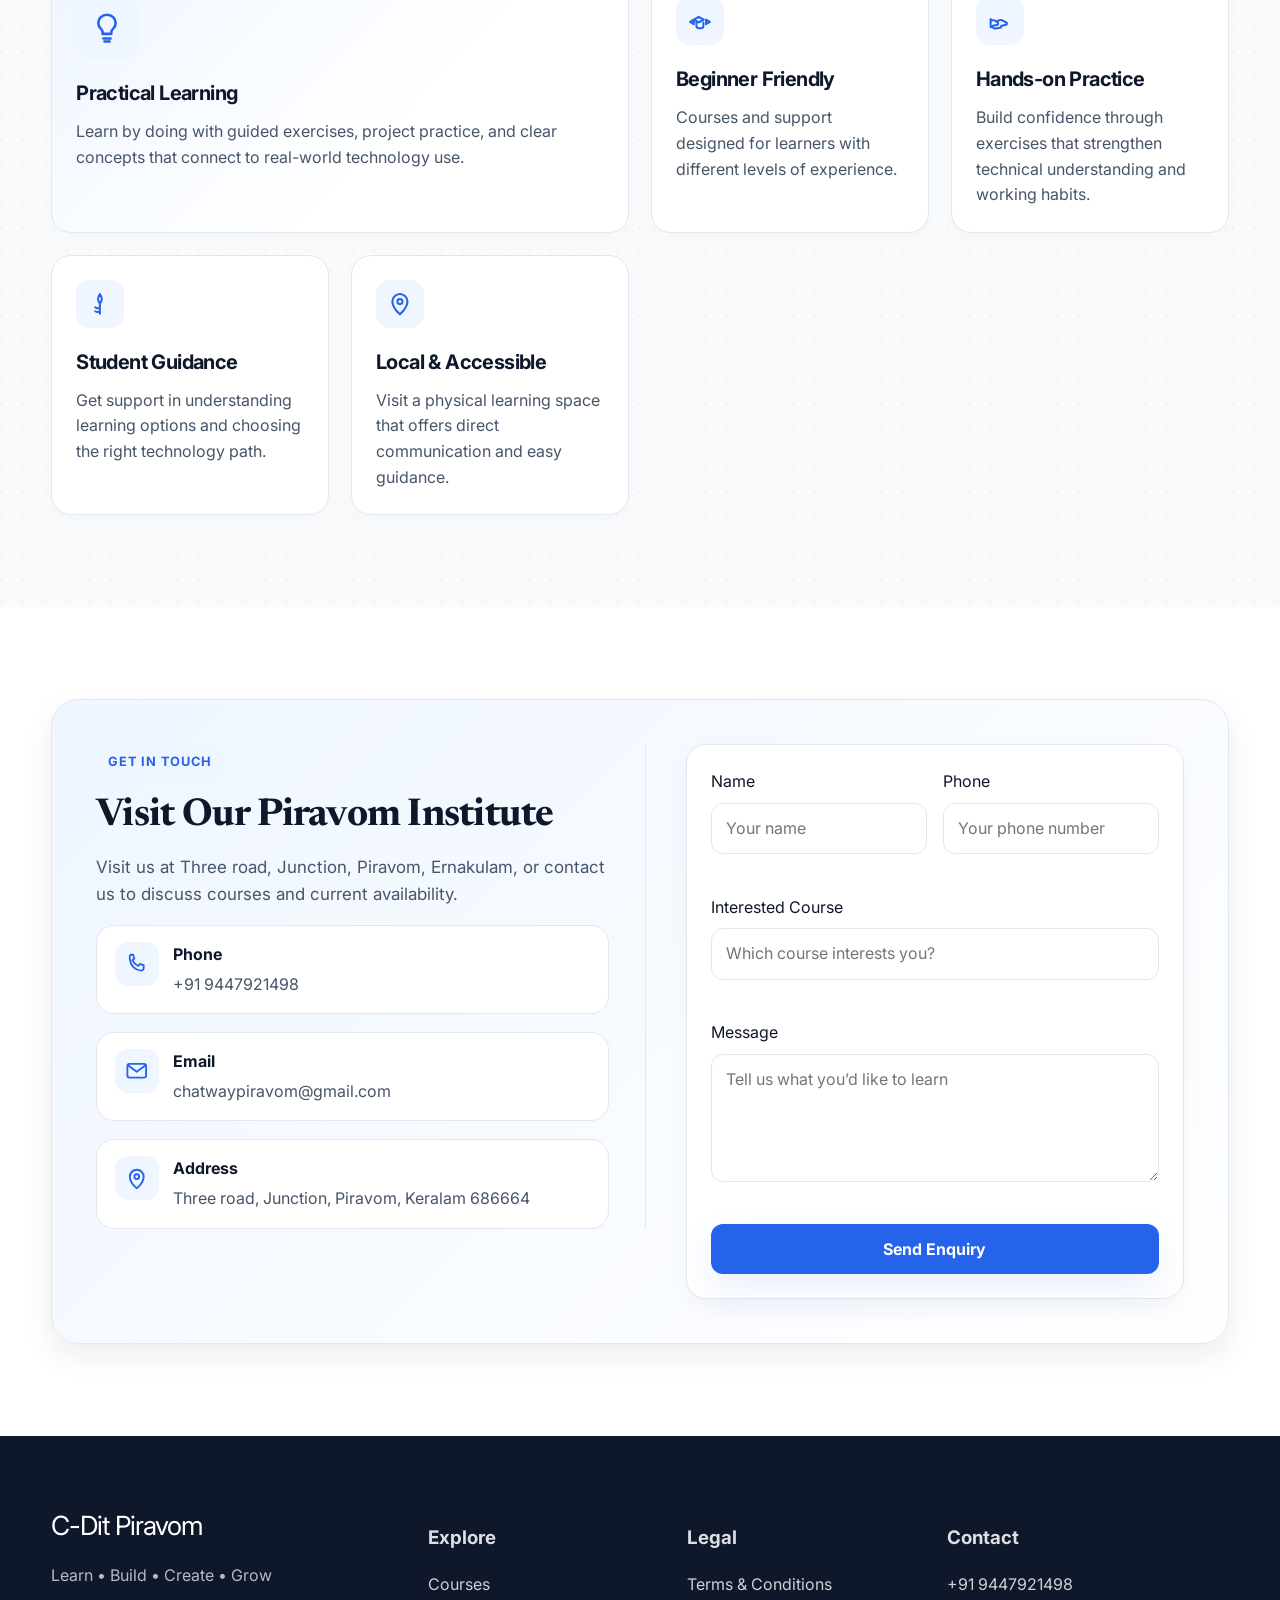
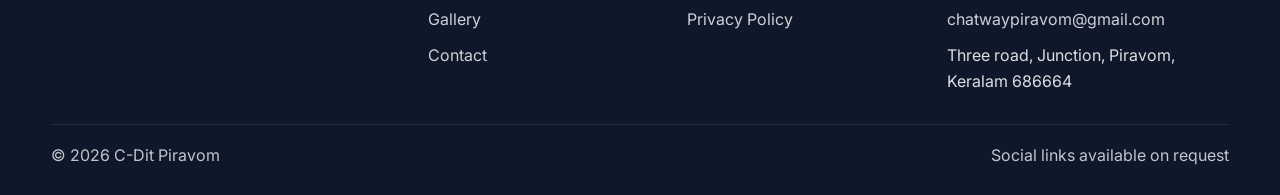
==== commit 2b95fc20: "bfr seo" ====
--- a/index.html
+++ b/index.html
@@ -3,11 +3,12 @@
   <head>
     <meta charset="UTF-8" />
     <meta name="viewport" content="width=device-width, initial-scale=1.0, viewport-fit=cover" />
-    <title>C-DIT Computer Education | Learn. Build. Create. Grow.</title>
-    <meta name="description" content="C-DIT Computer Education offers practical computer and technology learning for students, beginners, and professionals through hands-on courses and guidance." />
-    <meta property="og:title" content="C-DIT Computer Education" />
-    <meta property="og:description" content="Practical computer education and technology training for learners of all levels." />
+    <title>Computer Institute in Piravom | C-Dit Piravom</title>
+    <meta name="description" content="C-Dit Piravom offers practical computer courses in Piravom, Ernakulam, with hands-on learning for beginners and working learners. Explore courses or contact us." />
+    <meta property="og:title" content="Computer Institute in Piravom | C-Dit Piravom" />
+    <meta property="og:description" content="Practical computer courses and hands-on learning for beginners and working learners in Piravom, Ernakulam." />
     <meta property="og:type" content="website" />
+    <link rel="canonical" href="https://c-ditpiravom.in/" />
     <link rel="icon" type="image/svg+xml" href="assets/logo.svg" />
     <link rel="preconnect" href="https://fonts.googleapis.com" />
     <link rel="preconnect" href="https://fonts.gstatic.com" crossorigin />
@@ -15,11 +16,28 @@
     <link rel="stylesheet" href="styles.css" />
   </head>
   <body>
+    <script type="application/ld+json">
+      {
+        "@context": "https://schema.org",
+        "@type": "EducationalOrganization",
+        "name": "C-Dit Piravom",
+        "telephone": "+919447921498",
+        "email": "chatwaypiravom@gmail.com",
+        "address": {
+          "@type": "PostalAddress",
+          "streetAddress": "Three road, Junction",
+          "addressLocality": "Piravom",
+          "addressRegion": "Kerala",
+          "postalCode": "686664",
+          "addressCountry": "IN"
+        }
+      }
+    </script>
     <header class="site-header" id="site-header">
       <div class="container header-inner">
-        <a href="index.html" class="brand" aria-label="C-DIT Computer Education home">
-          <img src="assets/logo.svg" alt="C-DIT logo" class="brand-mark" />
-          <span class="brand-text">C-DIT</span>
+        <a href="index.html" class="brand" aria-label="C-Dit Piravom home">
+          <img src="assets/logo.svg" alt="C-Dit Piravom logo" class="brand-mark" />
+          <span class="brand-text">C-Dit Piravom</span>
         </a>
         <nav class="nav" aria-label="Main navigation">
           <a href="index.html" class="active">Home</a>
@@ -36,7 +54,7 @@
           <a href="courses/index.html">Courses</a>
          <!-- <a href="gallery/index.html">Gallery</a>-->
           <a href="contact/index.html">Contact</a>
-          <a href="courses/index.html" class="btn btn-primary">Explore Courses</a>
+         <!-- <a href="courses/index.html" class="btn btn-primary">Explore Courses</a> -->
         </div>
       </div>
     </header>
@@ -47,8 +65,8 @@
           <div class="hero-copy">
             <span class="eyebrow">Practical learning for real growth</span>
             <h1>Learn. <span class="gradient-text">Build.</span> Create. Grow.</h1>
-            <p>At C-DIT Computer Education, we help students, beginners, and working learners gain practical digital skills, technical confidence, and guidance for everyday learning and future opportunities.</p>
-            <div class="hero-actions">
+            <p>Located in Piravom, Ernakulam, C-Dit Piravom helps students, beginners, and working learners gain practical digital skills, technical confidence, and guidance for everyday learning and future opportunities.</p>
+            <div class="hero-actions cursorT">
               <a href="courses/index.html" class="btn btn-primary">Explore Courses →</a>
               <a href="contact/index.html" class="btn btn-secondary">Contact Us</a>
             </div>
@@ -56,9 +74,9 @@
           <div class="hero-visual" aria-label="Education technology illustration">
             <div class="hero-frame">
               <img class="hero-illustration" src="assets/ui-assets/illustrations/hero-learning.svg" alt="" />
-              <div class="hero-card card-top"><span class="hero-icon">✓</span> Practical Learning</div>
-              <div class="hero-card card-mid"><span class="hero-icon">✦</span> Hands-on Training</div>
-              <div class="hero-card card-bottom"><span class="hero-icon">▣</span> Student Guidance</div>
+              <div class="hero-card card-top cursorT"><span class="hero-icon">✓</span> Practical Learning</div>
+              <div class="hero-card card-mid cursorT"><span class="hero-icon">✦</span> Hands-on Training</div>
+              <div class="hero-card card-bottom cursorT"><span class="hero-icon">▣</span> Student Guidance</div>
             </div>
           </div>
         </div>
@@ -67,7 +85,7 @@
       <div class="marquee-wrap" aria-label="Course list">
         <div class="container">
           <div class="marquee">
-            <span><span class="marquee-dot"></span> Certificate in Electronic Office</span>
+            <span><span class="marquee-dot "></span> Certificate in Electronic Office</span>
             <span><span class="marquee-dot"></span> Certificate in Data Entry and Console Operation</span>
             <span><span class="marquee-dot"></span> Certificate in Malayalam Computation &amp; Digital Publishing</span>
             <span><span class="marquee-dot"></span> Certificate in Desktop Publishing</span>
@@ -129,10 +147,12 @@
         </div>
       </div>
 
+
+
       <section class="section">
         <div class="container">
           <div class="section-header">
-            <span class="eyebrow">Learning paths</span>
+            <span class="eyebrow cursorT">Learning paths</span>
             <h2 class="section-heading">Featured Courses</h2>
             <p class="section-intro">Explore some of the courses designed to build practical computer and technology skills.</p>
           </div>
@@ -218,23 +238,23 @@
           </div>
           <div class="gallery-grid gallery-preview">
             <div class="gallery-item large">
-              <img src="https://images.unsplash.com/photo-1522202176988-66273c2fd55f?auto=format&fit=crop&w=1200&q=80" alt="Students learning together in a classroom" loading="lazy" width="1200" height="900" />
+              <img src="https://images.unsplash.com/photo-1522202176988-66273c2fd55f?auto=format&amp;fit=crop&amp;w=1200&amp;q=80" srcset="https://images.unsplash.com/photo-1522202176988-66273c2fd55f?auto=format&amp;fit=crop&amp;w=480&amp;q=80 480w, https://images.unsplash.com/photo-1522202176988-66273c2fd55f?auto=format&amp;fit=crop&amp;w=800&amp;q=80 800w, https://images.unsplash.com/photo-1522202176988-66273c2fd55f?auto=format&amp;fit=crop&amp;w=1200&amp;q=80 1200w" sizes="(max-width: 760px) 92vw, 45vw" alt="Students learning together in a classroom" loading="lazy" width="1200" height="900" />
               <div class="gallery-overlay">Classes</div>
             </div>
             <div class="gallery-item medium">
-              <img src="https://images.unsplash.com/photo-1516321318423-f06f85e504b3?auto=format&fit=crop&w=1200&q=80" alt="Practical technology learning session" loading="lazy" width="1200" height="900" />
+              <img src="https://images.unsplash.com/photo-1516321318423-f06f85e504b3?auto=format&amp;fit=crop&amp;w=1200&amp;q=80" srcset="https://images.unsplash.com/photo-1516321318423-f06f85e504b3?auto=format&amp;fit=crop&amp;w=480&amp;q=80 480w, https://images.unsplash.com/photo-1516321318423-f06f85e504b3?auto=format&amp;fit=crop&amp;w=800&amp;q=80 800w, https://images.unsplash.com/photo-1516321318423-f06f85e504b3?auto=format&amp;fit=crop&amp;w=1200&amp;q=80 1200w" sizes="(max-width: 760px) 92vw, 45vw" alt="Practical technology learning session" loading="lazy" width="1200" height="900" />
               <div class="gallery-overlay">Activities</div>
             </div>
             <div class="gallery-item small">
-              <img src="https://images.unsplash.com/photo-1552664730-d307ca884978?auto=format&fit=crop&w=1200&q=80" alt="Workshop in progress" loading="lazy" width="1200" height="900" />
+              <img src="https://images.unsplash.com/photo-1552664730-d307ca884978?auto=format&amp;fit=crop&amp;w=1200&amp;q=80" srcset="https://images.unsplash.com/photo-1552664730-d307ca884978?auto=format&amp;fit=crop&amp;w=480&amp;q=80 480w, https://images.unsplash.com/photo-1552664730-d307ca884978?auto=format&amp;fit=crop&amp;w=800&amp;q=80 800w, https://images.unsplash.com/photo-1552664730-d307ca884978?auto=format&amp;fit=crop&amp;w=1200&amp;q=80 1200w" sizes="(max-width: 760px) 92vw, 45vw" alt="Workshop in progress" loading="lazy" width="1200" height="900" />
               <div class="gallery-overlay">Workshops</div>
             </div>
             <div class="gallery-item small">
-              <img src="https://images.unsplash.com/photo-1498050108023-c5249f4df085?auto=format&fit=crop&w=1200&q=80" alt="Hands-on coding practice" loading="lazy" width="1200" height="900" />
+              <img src="https://images.unsplash.com/photo-1498050108023-c5249f4df085?auto=format&amp;fit=crop&amp;w=1200&amp;q=80" srcset="https://images.unsplash.com/photo-1498050108023-c5249f4df085?auto=format&amp;fit=crop&amp;w=480&amp;q=80 480w, https://images.unsplash.com/photo-1498050108023-c5249f4df085?auto=format&amp;fit=crop&amp;w=800&amp;q=80 800w, https://images.unsplash.com/photo-1498050108023-c5249f4df085?auto=format&amp;fit=crop&amp;w=1200&amp;q=80 1200w" sizes="(max-width: 760px) 92vw, 45vw" alt="Hands-on coding practice" loading="lazy" width="1200" height="900" />
               <div class="gallery-overlay">Students</div>
             </div>
             <div class="gallery-item medium">
-              <img src="https://images.unsplash.com/photo-1524758631624-e2822e304c36?auto=format&fit=crop&w=1200&q=80" alt="Creative digital learning environment" loading="lazy" width="1200" height="900" />
+              <img src="https://images.unsplash.com/photo-1524758631624-e2822e304c36?auto=format&amp;fit=crop&amp;w=1200&amp;q=80" srcset="https://images.unsplash.com/photo-1524758631624-e2822e304c36?auto=format&amp;fit=crop&amp;w=480&amp;q=80 480w, https://images.unsplash.com/photo-1524758631624-e2822e304c36?auto=format&amp;fit=crop&amp;w=800&amp;q=80 800w, https://images.unsplash.com/photo-1524758631624-e2822e304c36?auto=format&amp;fit=crop&amp;w=1200&amp;q=80 1200w" sizes="(max-width: 760px) 92vw, 45vw" alt="Creative digital learning environment" loading="lazy" width="1200" height="900" />
               <div class="gallery-overlay">Institute</div>
             </div>
           </div>
@@ -250,8 +270,8 @@
             <div class="contact-grid">
               <div>
                 <span class="eyebrow">Get in touch</span>
-                <h2 class="section-heading" style="margin-top: 14px;">Let’s Start Learning</h2>
-                <p class="section-intro">Have a question about a course or want to know which option is right for you? Get in touch with us.</p>
+                <h2 class="section-heading" style="margin-top: 14px;">Visit Our Piravom Institute</h2>
+                <p class="section-intro">Visit us at Three road, Junction, Piravom, Ernakulam, or contact us to discuss courses and current availability.</p>
                 <div class="contact-list">
                   <div class="contact-card">
                     <div class="contact-icon" aria-hidden="true"><svg viewBox="0 0 24 24" fill="none" stroke="currentColor" stroke-width="1.75" stroke-linecap="round" stroke-linejoin="round"><path d="M6 3.5h2.6l1.2 3.6-1.9 1.5a11 11 0 0 0 5.5 5.5l1.5-1.9 3.6 1.2V16c0 1.4-1.2 2.5-2.6 2.4C10.3 18 6 13.7 5.6 8.1 5.5 6.7 4.6 5.5 6 3.5z"/></svg></div>
@@ -312,7 +332,7 @@
       <div class="container">
         <div class="footer-grid">
           <div>
-            <div class="footer-brand">C-DIT Computer Education</div>
+            <div class="footer-brand">C-Dit Piravom</div>
             <p class="footer-copy">Learn • Build • Create • Grow</p>
           </div>
           <div>
@@ -340,7 +360,7 @@
           </div>
         </div>
         <div class="footer-meta">
-          <span>© 2026 C-DIT Computer Education</span>
+          <span>© 2026 C-Dit Piravom</span>
           <span>Social links available on request</span>
         </div>
       </div>
--- a/styles.css
+++ b/styles.css
@@ -868,3 +868,19 @@
 @media (prefers-reduced-motion: reduce) {
   .marquee { animation: none !important; }
 }
+
+/* ============================
+   Cursor-parallax utility
+   Add class="cursorT" to any element to opt it in.
+   No HTML currently uses this — see script.js for the behavior.
+   ============================ */
+.cursorT {
+  transition: transform 0.2s cubic-bezier(0.2, 0.8, 0.2, 1);
+  will-change: transform;
+}
+
+@media (prefers-reduced-motion: reduce) {
+  .cursorT {
+    transition: none !important;
+  }
+}
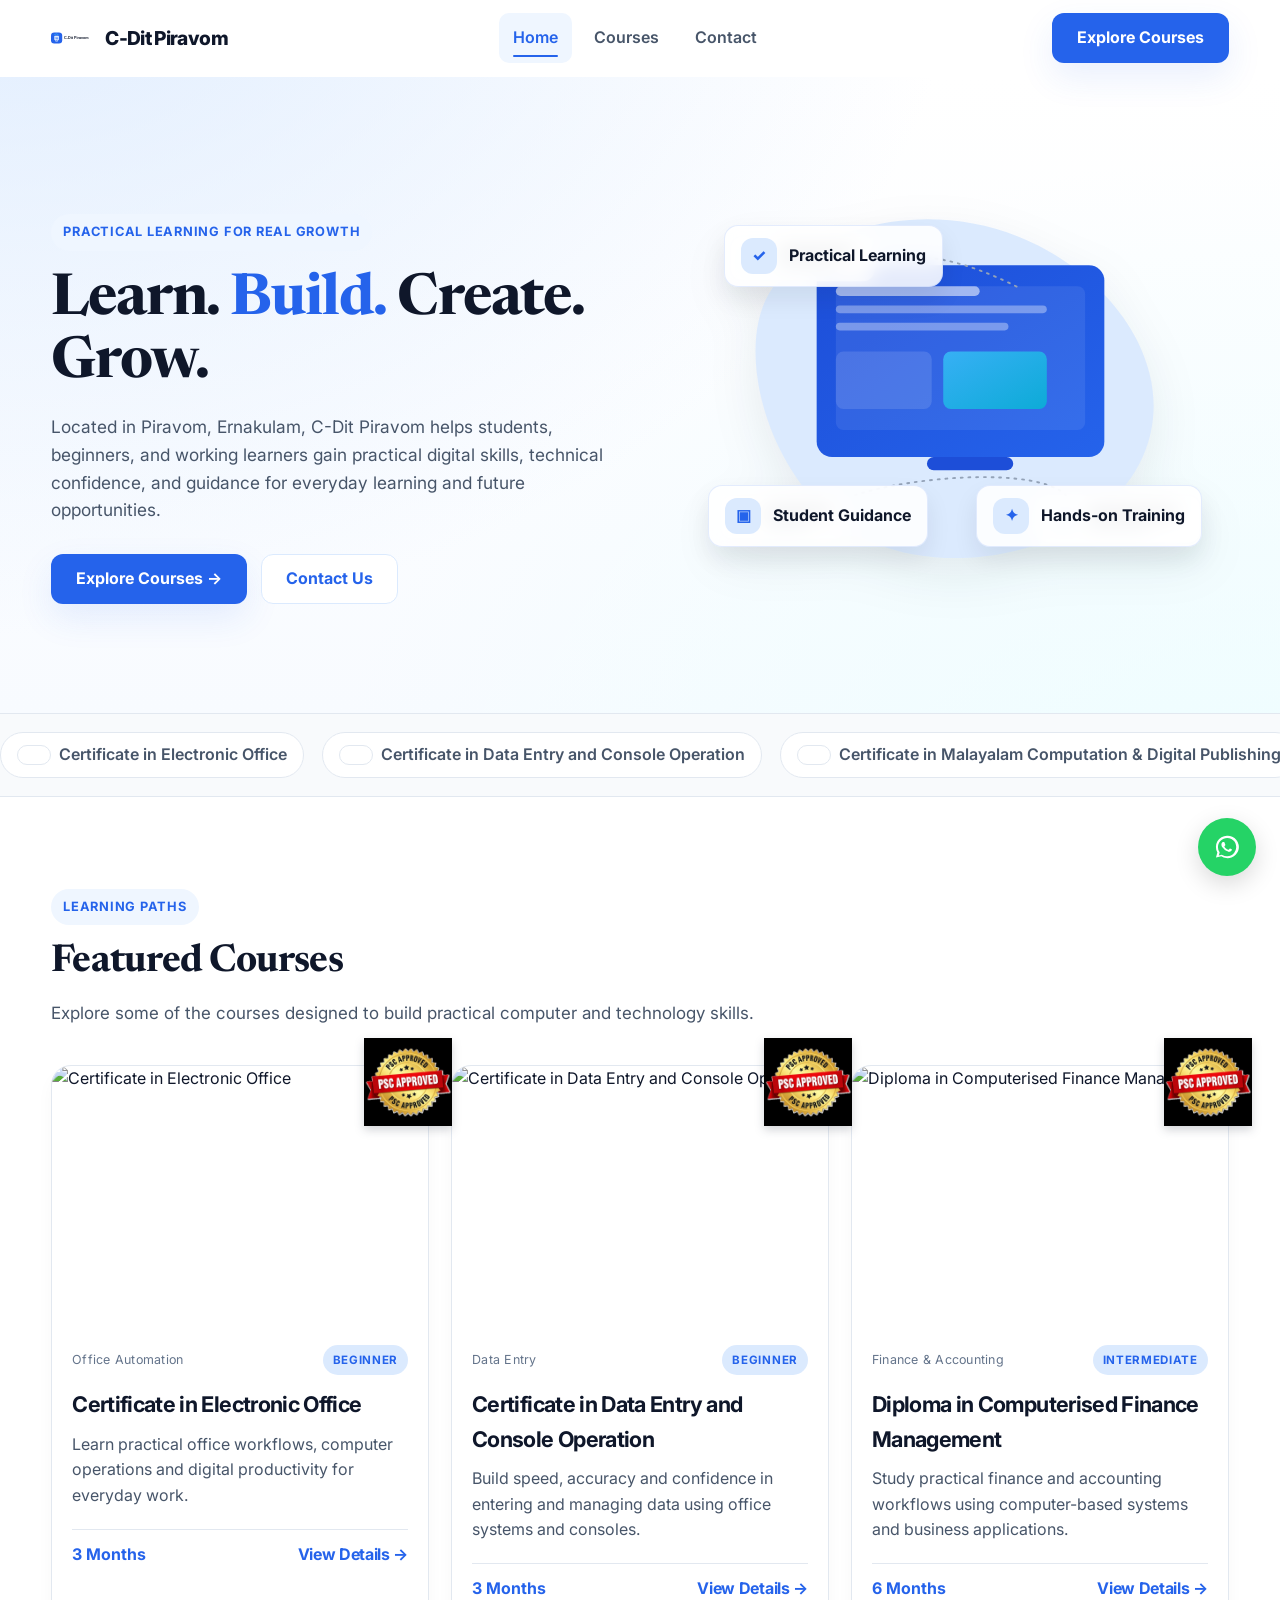
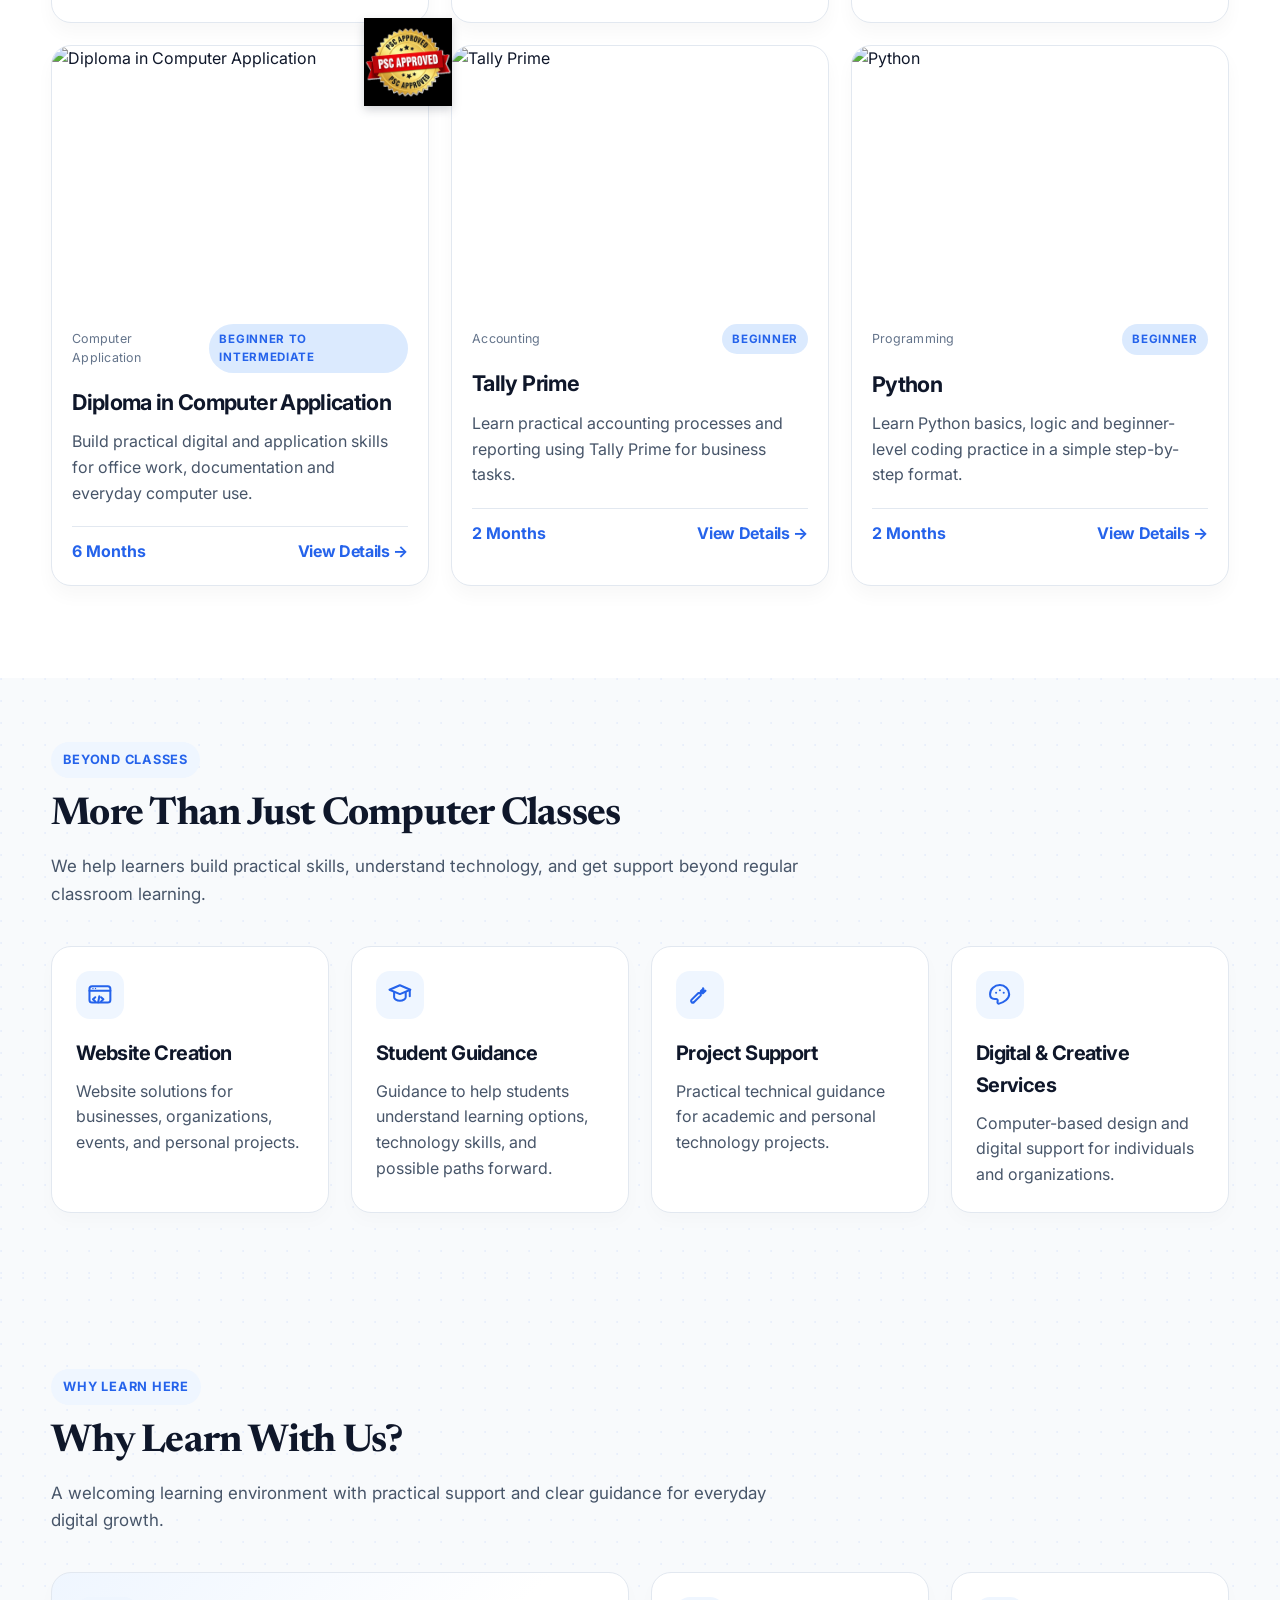
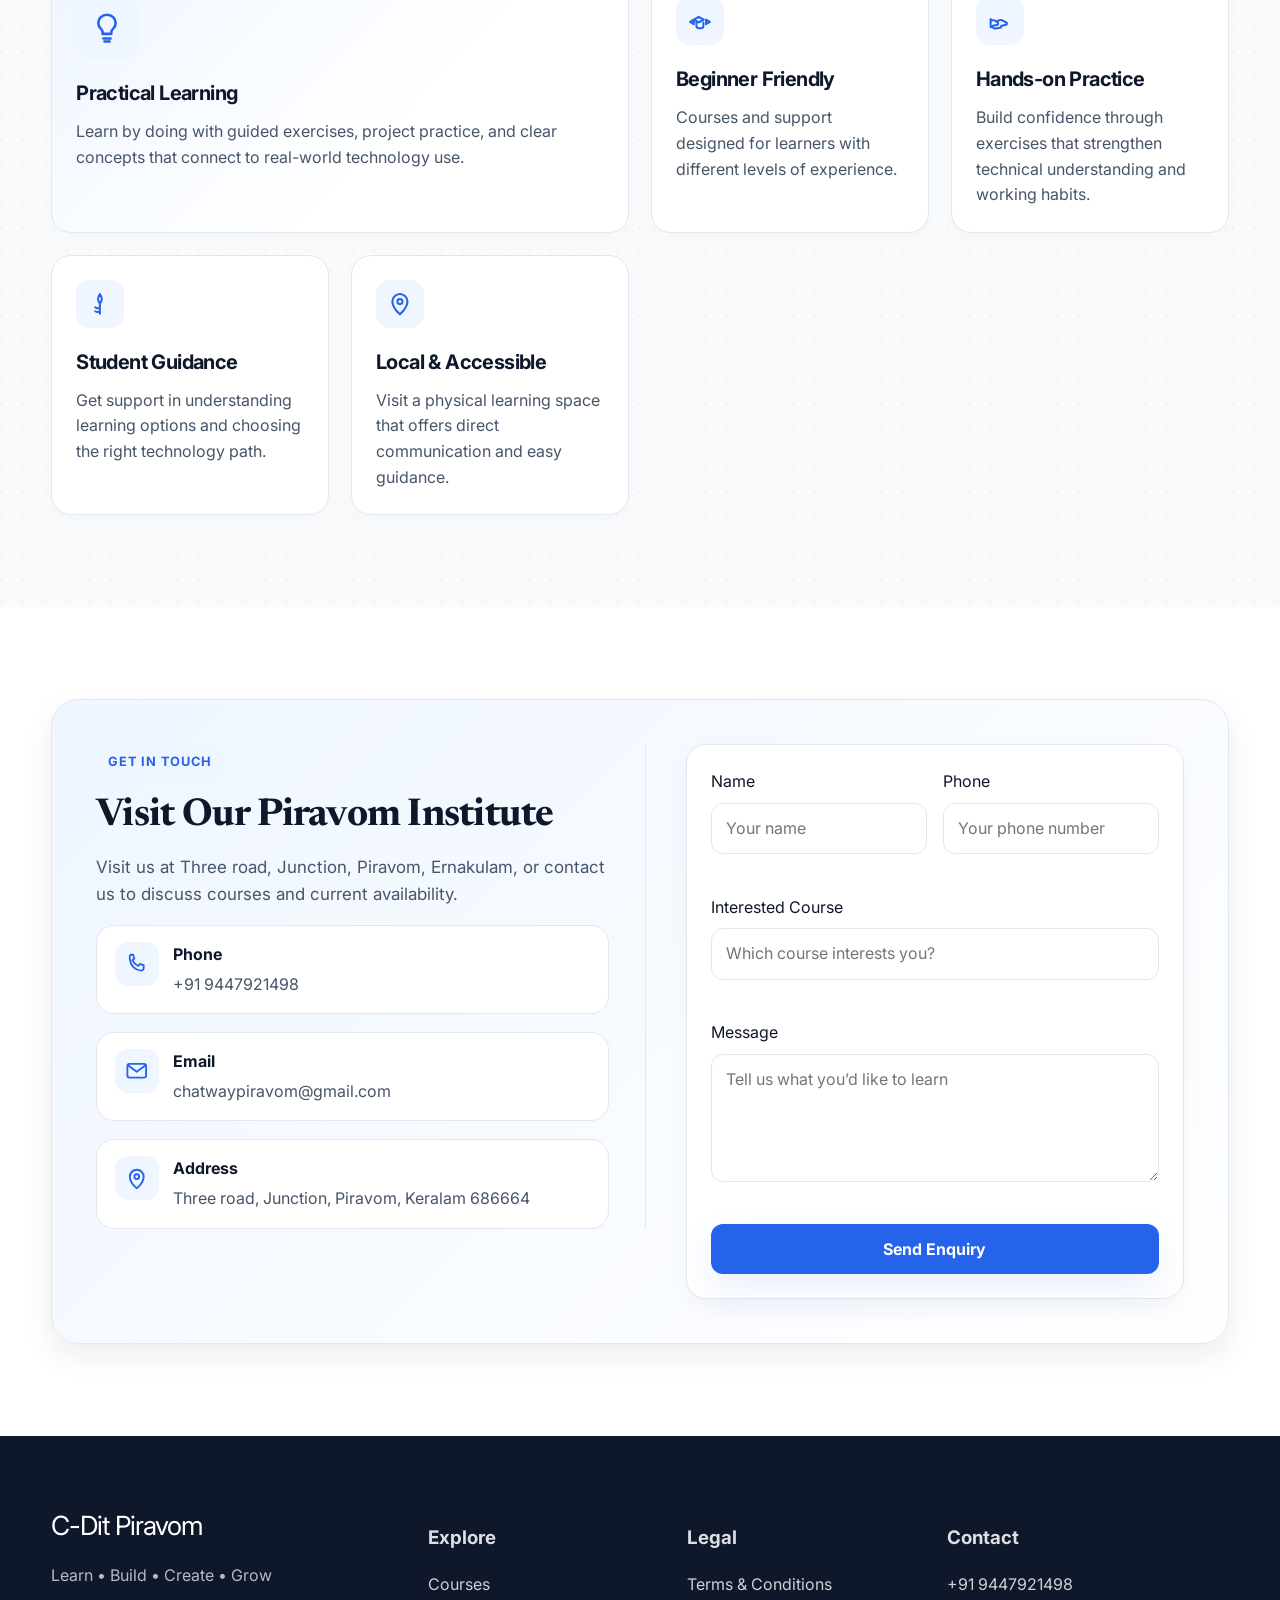
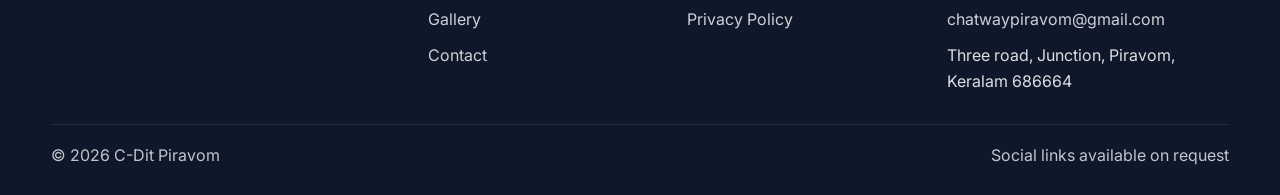
==== commit 1883fcfa: "dd"" ====
--- a/index.html
+++ b/index.html
@@ -4,7 +4,7 @@
     <meta charset="UTF-8" />
     <meta name="viewport" content="width=device-width, initial-scale=1.0, viewport-fit=cover" />
     <title>Computer Institute in Piravom | C-Dit Piravom</title>
-    <meta name="description" content="C-Dit Piravom offers practical computer courses in Piravom, Ernakulam, with hands-on learning for beginners and working learners. Explore courses or contact us." />
+    <meta name="description" content="C-Dit Piravom offers practical computer courses in Piravom, Ernakulam, with hands-on training for beginners and working learners. Explore courses." />
     <meta property="og:title" content="Computer Institute in Piravom | C-Dit Piravom" />
     <meta property="og:description" content="Practical computer courses and hands-on learning for beginners and working learners in Piravom, Ernakulam." />
     <meta property="og:type" content="website" />
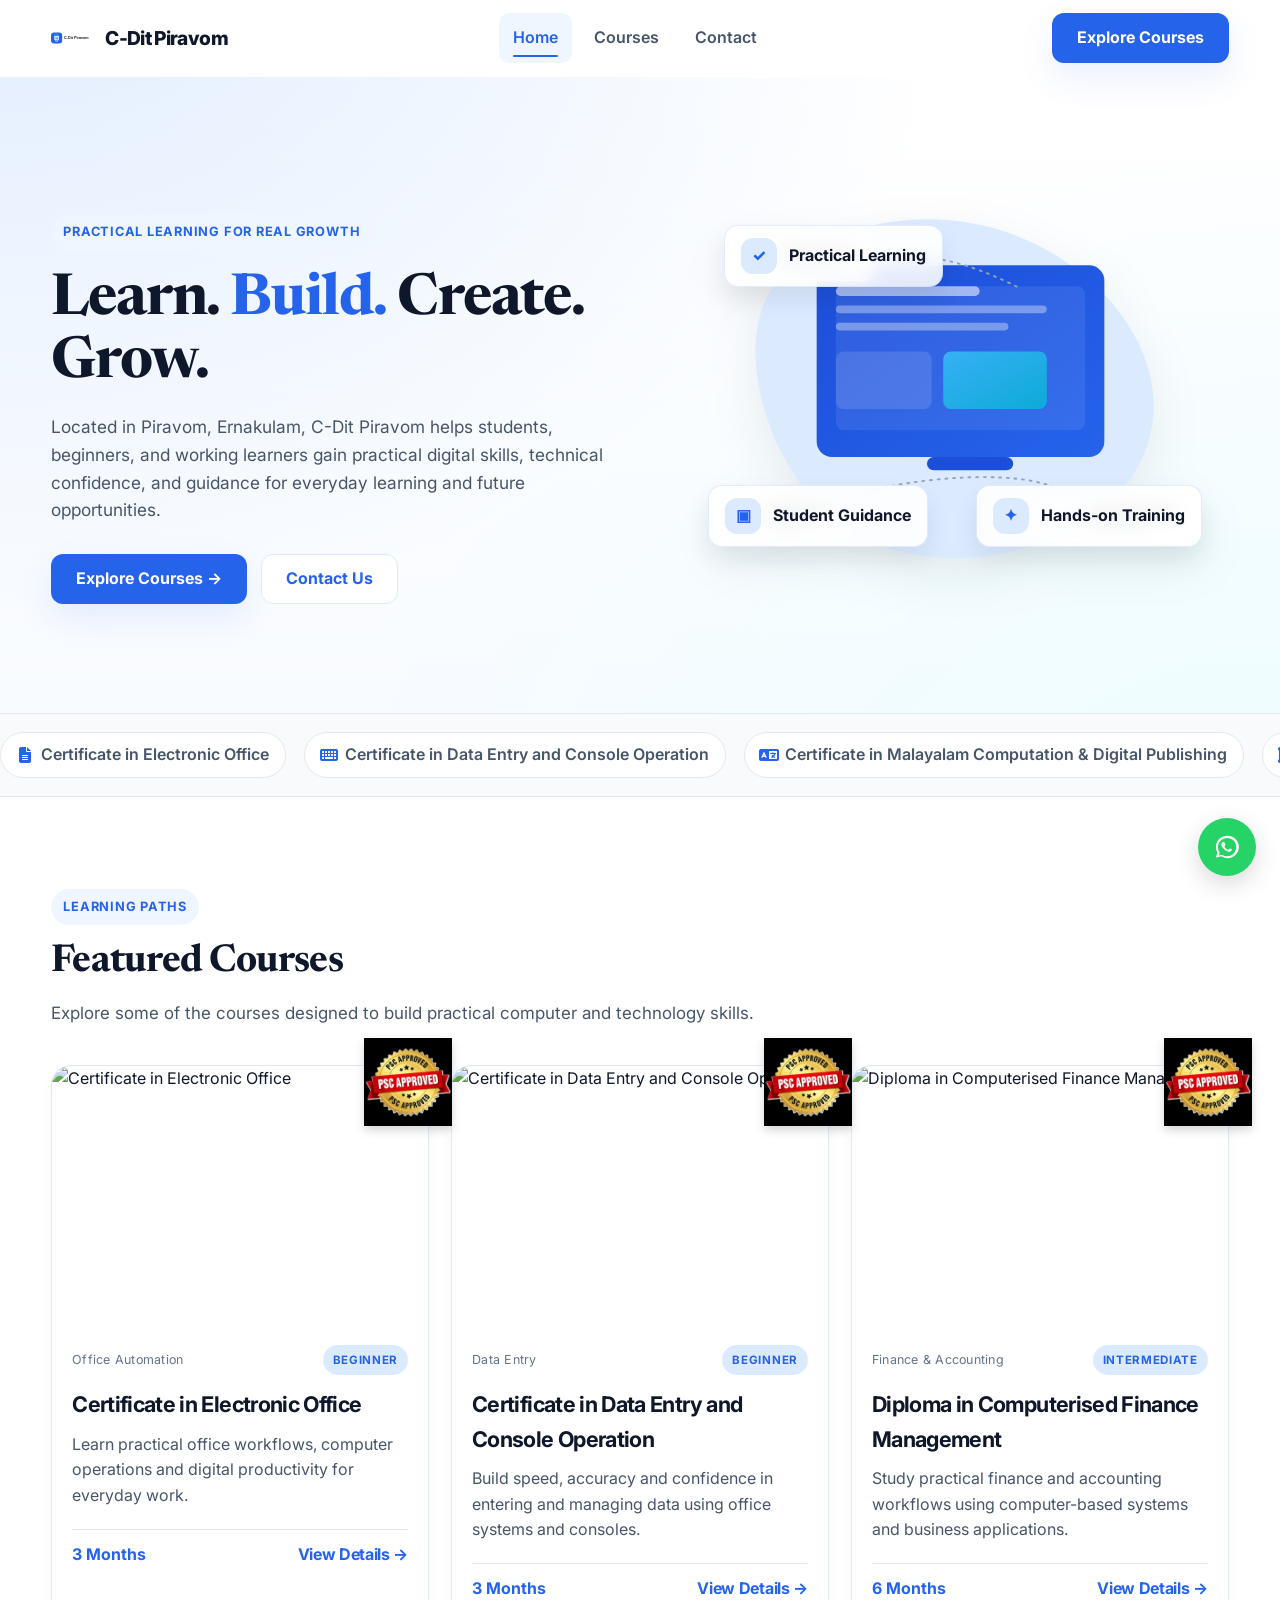
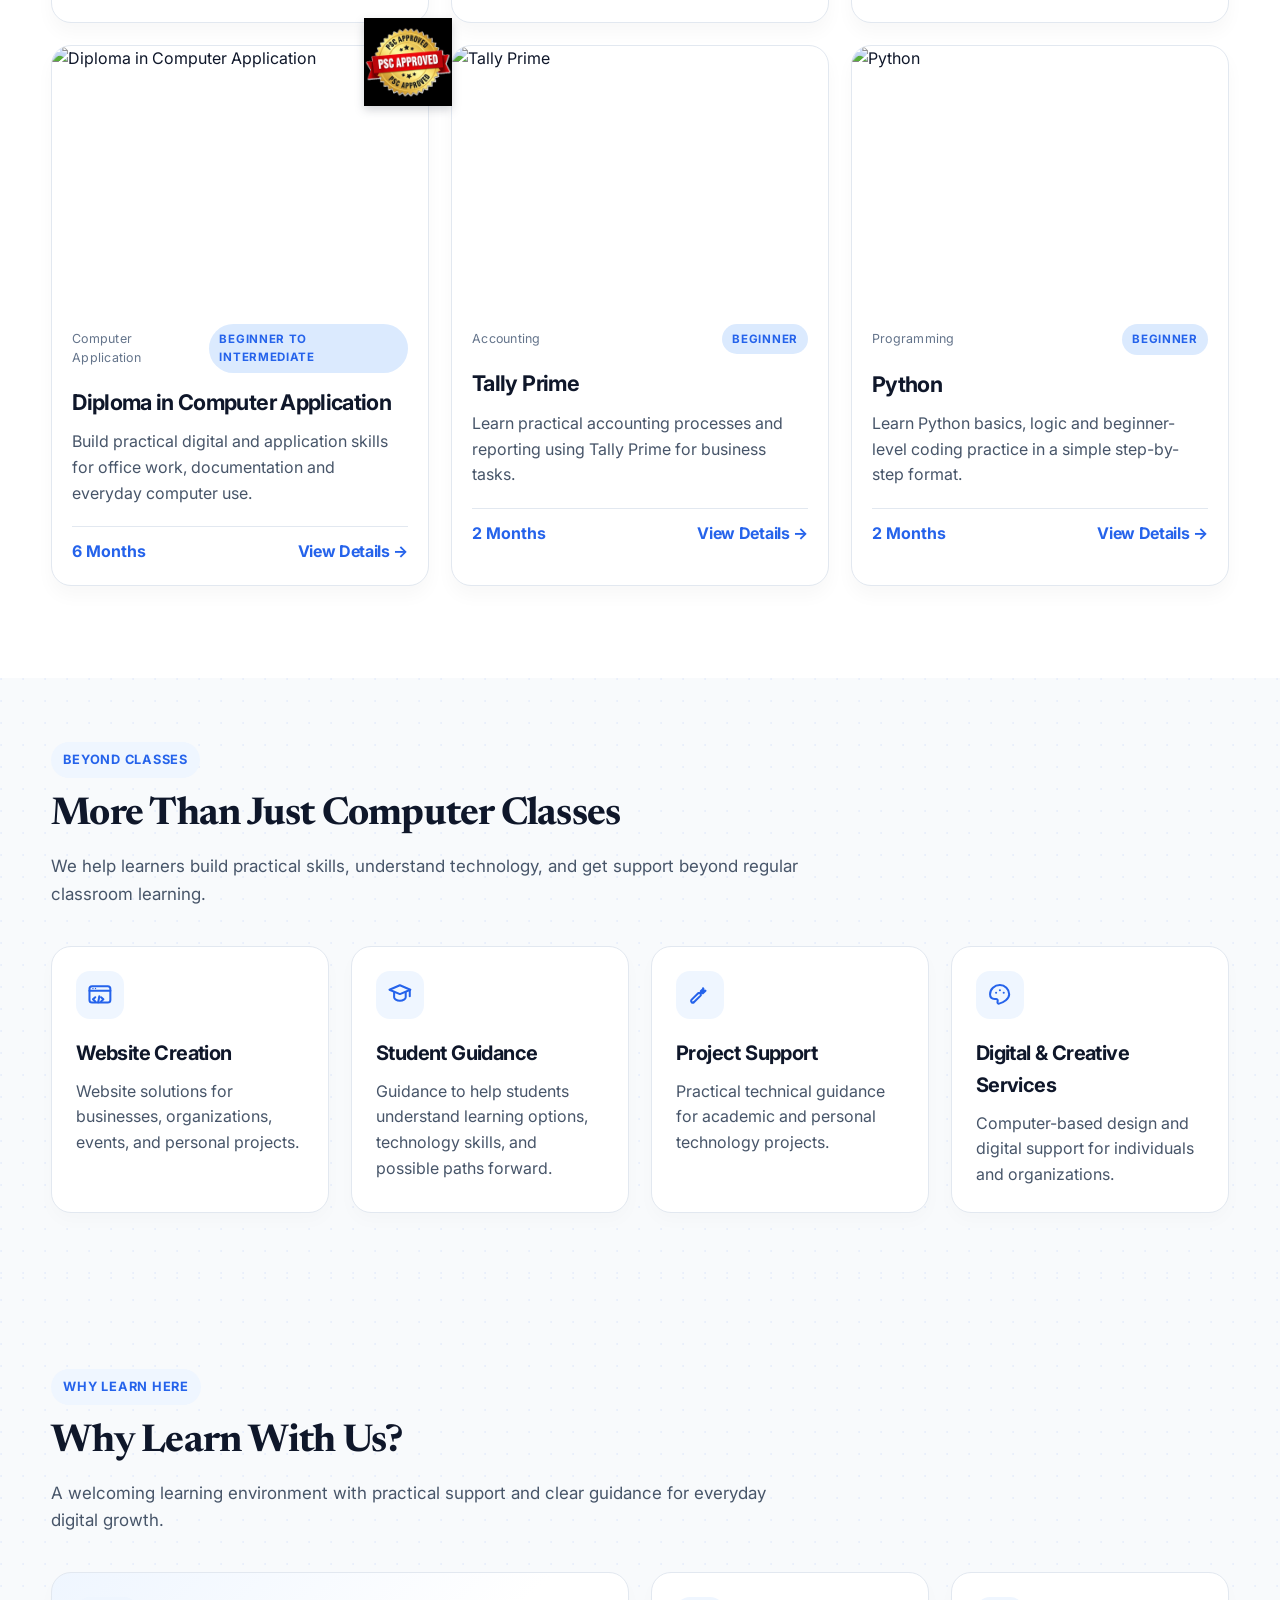
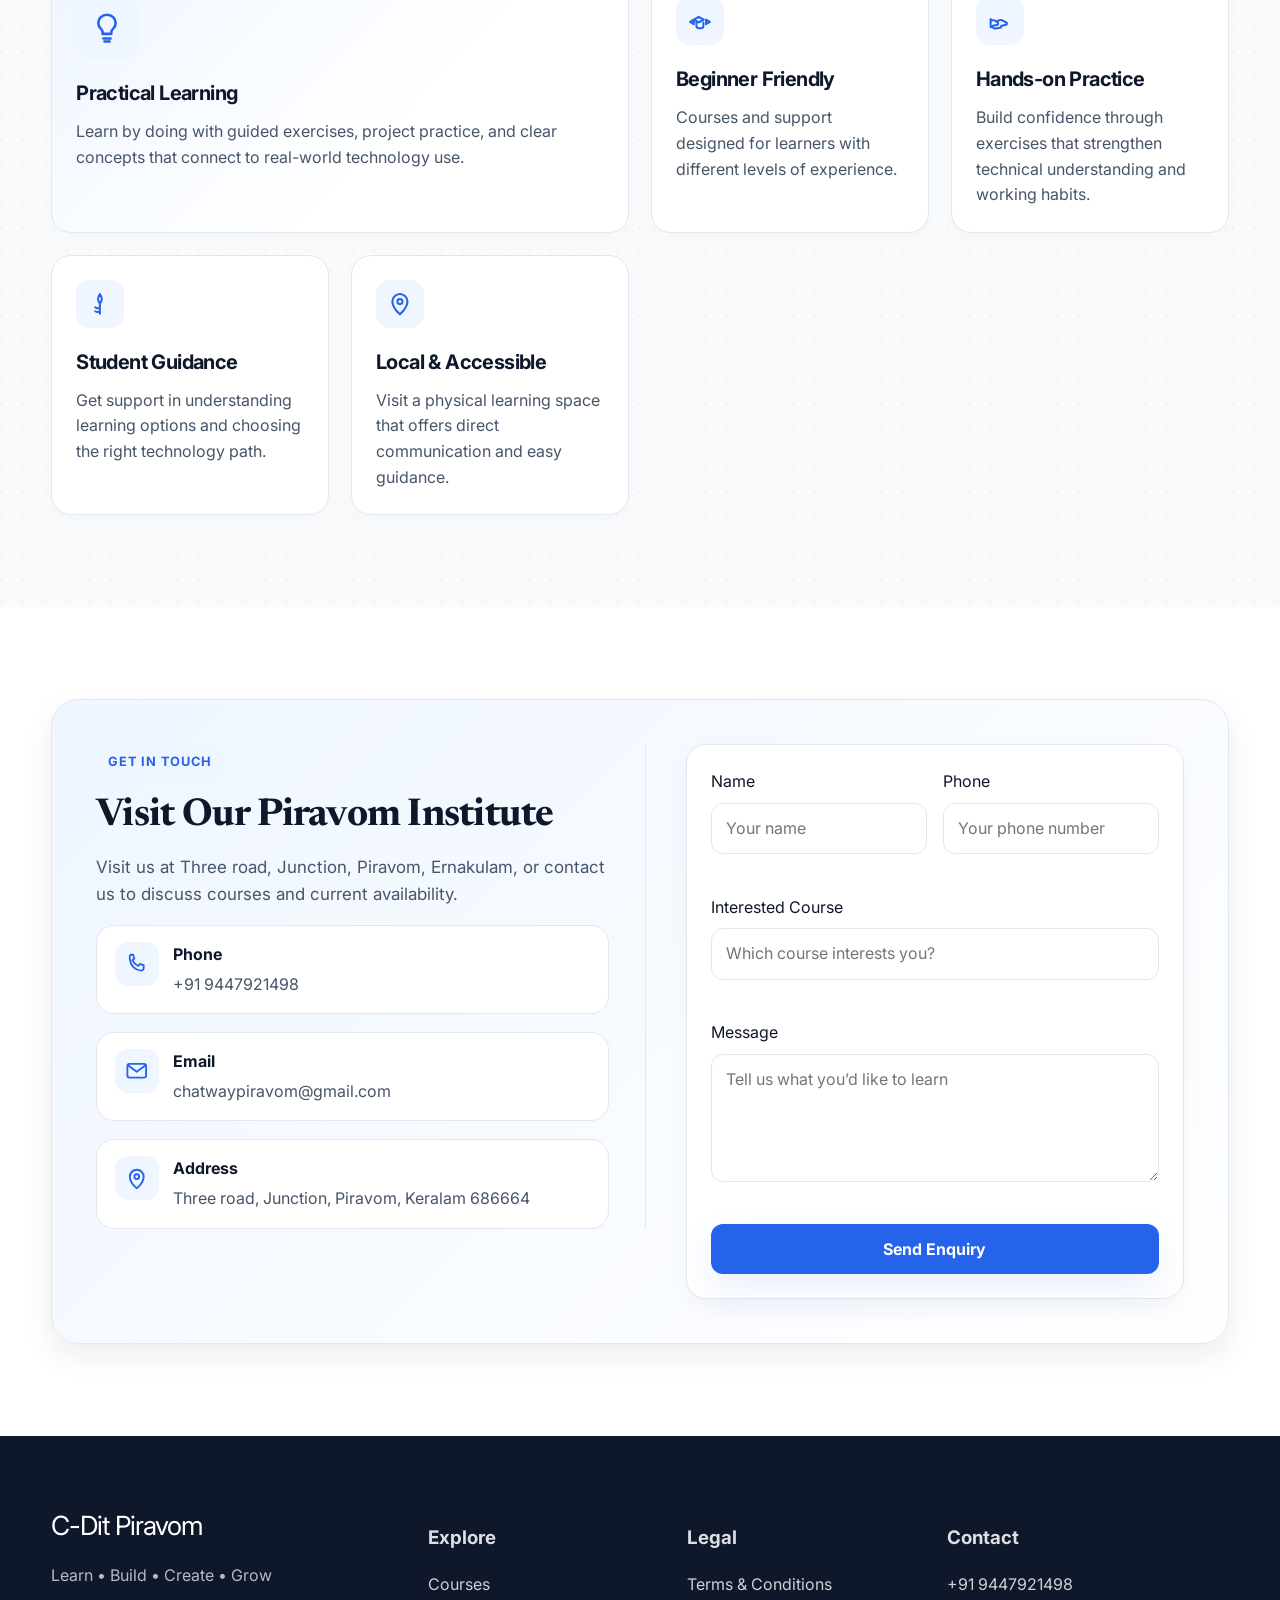
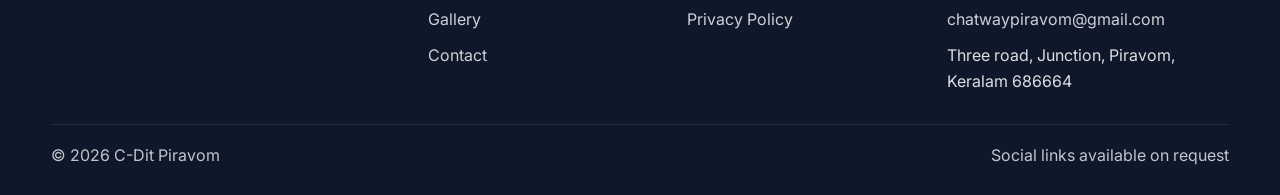
==== commit 187f896a: "gg" ====
--- a/index.html
+++ b/index.html
@@ -13,6 +13,7 @@
     <link rel="preconnect" href="https://fonts.googleapis.com" />
     <link rel="preconnect" href="https://fonts.gstatic.com" crossorigin />
     <link href="https://fonts.googleapis.com/css2?family=Inter:wght@400;600;700;800&family=Newsreader:opsz,wght@6..72,700&display=swap" rel="stylesheet" />
+    <link rel="stylesheet" href="https://cdnjs.cloudflare.com/ajax/libs/font-awesome/6.7.2/css/all.min.css" />
     <link rel="stylesheet" href="styles.css" />
   </head>
   <body>
@@ -85,64 +86,64 @@
       <div class="marquee-wrap" aria-label="Course list">
         <div class="container">
           <div class="marquee">
-            <span><span class="marquee-dot "></span> Certificate in Electronic Office</span>
-            <span><span class="marquee-dot"></span> Certificate in Data Entry and Console Operation</span>
-            <span><span class="marquee-dot"></span> Certificate in Malayalam Computation &amp; Digital Publishing</span>
-            <span><span class="marquee-dot"></span> Certificate in Desktop Publishing</span>
-            <span><span class="marquee-dot"></span> Diploma in Computerised Finance Management</span>
-            <span><span class="marquee-dot"></span> Diploma in Computer Application</span>
-            <span><span class="marquee-dot"></span> Diploma in Multimedia</span>
-            <span><span class="marquee-dot"></span> Postgraduate Diploma in Computer Application</span>
-            <span><span class="marquee-dot"></span> Tally Prime</span>
-            <span><span class="marquee-dot"></span> Tally Professional</span>
-            <span><span class="marquee-dot"></span> GCC VAT</span>
-            <span><span class="marquee-dot"></span> SAGA 50</span>
-            <span><span class="marquee-dot"></span> QuickBooks</span>
-            <span><span class="marquee-dot"></span> Python</span>
-            <span><span class="marquee-dot"></span> Python Base</span>
-            <span><span class="marquee-dot"></span> Java</span>
-            <span><span class="marquee-dot"></span> C &amp; C++</span>
-            <span><span class="marquee-dot"></span> MS Excel</span>
-            <span><span class="marquee-dot"></span> Advanced Excel</span>
-            <span><span class="marquee-dot"></span> Power BI</span>
-            <span><span class="marquee-dot"></span> GST</span>
-            <span><span class="marquee-dot"></span> Graphic Designing</span>
-            <span><span class="marquee-dot"></span> Photoshop</span>
-            <span><span class="marquee-dot"></span> Illustrator</span>
-            <span><span class="marquee-dot"></span> Malayalam Typing</span>
-            <span><span class="marquee-dot"></span> English Typing</span>
-            <span><span class="marquee-dot"></span> Office Operation</span>
-            <span><span class="marquee-dot"></span> Basic</span>
-            <span><span class="marquee-dot"></span> Foundation Enhancement</span>
-            <span><span class="marquee-dot"></span> Certificate in Electronic Office</span>
-            <span><span class="marquee-dot"></span> Certificate in Data Entry and Console Operation</span>
-            <span><span class="marquee-dot"></span> Certificate in Malayalam Computation &amp; Digital Publishing</span>
-            <span><span class="marquee-dot"></span> Certificate in Desktop Publishing</span>
-            <span><span class="marquee-dot"></span> Diploma in Computerised Finance Management</span>
-            <span><span class="marquee-dot"></span> Diploma in Computer Application</span>
-            <span><span class="marquee-dot"></span> Diploma in Multimedia</span>
-            <span><span class="marquee-dot"></span> Postgraduate Diploma in Computer Application</span>
-            <span><span class="marquee-dot"></span> Tally Prime</span>
-            <span><span class="marquee-dot"></span> Tally Professional</span>
-            <span><span class="marquee-dot"></span> GCC VAT</span>
-            <span><span class="marquee-dot"></span> SAGA 50</span>
-            <span><span class="marquee-dot"></span> QuickBooks</span>
-            <span><span class="marquee-dot"></span> Python</span>
-            <span><span class="marquee-dot"></span> Python Base</span>
-            <span><span class="marquee-dot"></span> Java</span>
-            <span><span class="marquee-dot"></span> C &amp; C++</span>
-            <span><span class="marquee-dot"></span> MS Excel</span>
-            <span><span class="marquee-dot"></span> Advanced Excel</span>
-            <span><span class="marquee-dot"></span> Power BI</span>
-            <span><span class="marquee-dot"></span> GST</span>
-            <span><span class="marquee-dot"></span> Graphic Designing</span>
-            <span><span class="marquee-dot"></span> Photoshop</span>
-            <span><span class="marquee-dot"></span> Illustrator</span>
-            <span><span class="marquee-dot"></span> Malayalam Typing</span>
-            <span><span class="marquee-dot"></span> English Typing</span>
-            <span><span class="marquee-dot"></span> Office Operation</span>
-            <span><span class="marquee-dot"></span> Basic</span>
-            <span><span class="marquee-dot"></span> Foundation Enhancement</span>
+            <span class="marquee-item"><i class="marquee-icon fa-solid fa-file-lines" aria-hidden="true"></i> Certificate in Electronic Office</span>
+            <span class="marquee-item"><i class="marquee-icon fa-solid fa-keyboard" aria-hidden="true"></i> Certificate in Data Entry and Console Operation</span>
+            <span class="marquee-item"><i class="marquee-icon fa-solid fa-language" aria-hidden="true"></i> Certificate in Malayalam Computation &amp; Digital Publishing</span>
+            <span class="marquee-item"><i class="marquee-icon fa-solid fa-object-group" aria-hidden="true"></i> Certificate in Desktop Publishing</span>
+            <span class="marquee-item"><i class="marquee-icon fa-solid fa-calculator" aria-hidden="true"></i> Diploma in Computerised Finance Management</span>
+            <span class="marquee-item"><i class="marquee-icon fa-solid fa-laptop" aria-hidden="true"></i> Diploma in Computer Application</span>
+            <span class="marquee-item"><i class="marquee-icon fa-solid fa-photo-film" aria-hidden="true"></i> Diploma in Multimedia</span>
+            <span class="marquee-item"><i class="marquee-icon fa-solid fa-user-graduate" aria-hidden="true"></i> Postgraduate Diploma in Computer Application</span>
+            <span class="marquee-item"><i class="marquee-icon fa-solid fa-calculator" aria-hidden="true"></i> Tally Prime</span>
+            <span class="marquee-item"><i class="marquee-icon fa-solid fa-briefcase" aria-hidden="true"></i> Tally Professional</span>
+            <span class="marquee-item"><i class="marquee-icon fa-solid fa-percent" aria-hidden="true"></i> GCC VAT</span>
+            <span class="marquee-item"><i class="marquee-icon fa-solid fa-scale-balanced" aria-hidden="true"></i> SAGA 50</span>
+            <span class="marquee-item"><i class="marquee-icon fa-solid fa-book-open" aria-hidden="true"></i> QuickBooks</span>
+            <span class="marquee-item"><i class="marquee-icon fa-brands fa-python" aria-hidden="true"></i> Python</span>
+            <span class="marquee-item"><i class="marquee-icon fa-solid fa-terminal" aria-hidden="true"></i> Python Base</span>
+            <span class="marquee-item"><i class="marquee-icon fa-brands fa-java" aria-hidden="true"></i> Java</span>
+            <span class="marquee-item"><i class="marquee-icon fa-solid fa-code" aria-hidden="true"></i> C &amp; C++</span>
+            <span class="marquee-item"><i class="marquee-icon fa-solid fa-file-excel" aria-hidden="true"></i> MS Excel</span>
+            <span class="marquee-item"><i class="marquee-icon fa-solid fa-chart-line" aria-hidden="true"></i> Advanced Excel</span>
+            <span class="marquee-item"><i class="marquee-icon fa-solid fa-chart-pie" aria-hidden="true"></i> Power BI</span>
+            <span class="marquee-item"><i class="marquee-icon fa-solid fa-file-invoice-dollar" aria-hidden="true"></i> GST</span>
+            <span class="marquee-item"><i class="marquee-icon fa-solid fa-palette" aria-hidden="true"></i> Graphic Designing</span>
+            <span class="marquee-item"><i class="marquee-icon fa-solid fa-image" aria-hidden="true"></i> Photoshop</span>
+            <span class="marquee-item"><i class="marquee-icon fa-solid fa-pen-nib" aria-hidden="true"></i> Illustrator</span>
+            <span class="marquee-item"><i class="marquee-icon fa-solid fa-spell-check" aria-hidden="true"></i> Malayalam Typing</span>
+            <span class="marquee-item"><i class="marquee-icon fa-solid fa-keyboard" aria-hidden="true"></i> English Typing</span>
+            <span class="marquee-item"><i class="marquee-icon fa-solid fa-building" aria-hidden="true"></i> Office Operation</span>
+            <span class="marquee-item"><i class="marquee-icon fa-solid fa-desktop" aria-hidden="true"></i> Basic</span>
+            <span class="marquee-item"><i class="marquee-icon fa-solid fa-award" aria-hidden="true"></i> Foundation Enhancement</span>
+            <span class="marquee-item"><i class="marquee-icon fa-solid fa-file-lines" aria-hidden="true"></i> Certificate in Electronic Office</span>
+            <span class="marquee-item"><i class="marquee-icon fa-solid fa-keyboard" aria-hidden="true"></i> Certificate in Data Entry and Console Operation</span>
+            <span class="marquee-item"><i class="marquee-icon fa-solid fa-language" aria-hidden="true"></i> Certificate in Malayalam Computation &amp; Digital Publishing</span>
+            <span class="marquee-item"><i class="marquee-icon fa-solid fa-object-group" aria-hidden="true"></i> Certificate in Desktop Publishing</span>
+            <span class="marquee-item"><i class="marquee-icon fa-solid fa-calculator" aria-hidden="true"></i> Diploma in Computerised Finance Management</span>
+            <span class="marquee-item"><i class="marquee-icon fa-solid fa-laptop" aria-hidden="true"></i> Diploma in Computer Application</span>
+            <span class="marquee-item"><i class="marquee-icon fa-solid fa-photo-film" aria-hidden="true"></i> Diploma in Multimedia</span>
+            <span class="marquee-item"><i class="marquee-icon fa-solid fa-user-graduate" aria-hidden="true"></i> Postgraduate Diploma in Computer Application</span>
+            <span class="marquee-item"><i class="marquee-icon fa-solid fa-calculator" aria-hidden="true"></i> Tally Prime</span>
+            <span class="marquee-item"><i class="marquee-icon fa-solid fa-briefcase" aria-hidden="true"></i> Tally Professional</span>
+            <span class="marquee-item"><i class="marquee-icon fa-solid fa-percent" aria-hidden="true"></i> GCC VAT</span>
+            <span class="marquee-item"><i class="marquee-icon fa-solid fa-scale-balanced" aria-hidden="true"></i> SAGA 50</span>
+            <span class="marquee-item"><i class="marquee-icon fa-solid fa-book-open" aria-hidden="true"></i> QuickBooks</span>
+            <span class="marquee-item"><i class="marquee-icon fa-brands fa-python" aria-hidden="true"></i> Python</span>
+            <span class="marquee-item"><i class="marquee-icon fa-solid fa-terminal" aria-hidden="true"></i> Python Base</span>
+            <span class="marquee-item"><i class="marquee-icon fa-brands fa-java" aria-hidden="true"></i> Java</span>
+            <span class="marquee-item"><i class="marquee-icon fa-solid fa-code" aria-hidden="true"></i> C &amp; C++</span>
+            <span class="marquee-item"><i class="marquee-icon fa-solid fa-file-excel" aria-hidden="true"></i> MS Excel</span>
+            <span class="marquee-item"><i class="marquee-icon fa-solid fa-chart-line" aria-hidden="true"></i> Advanced Excel</span>
+            <span class="marquee-item"><i class="marquee-icon fa-solid fa-chart-pie" aria-hidden="true"></i> Power BI</span>
+            <span class="marquee-item"><i class="marquee-icon fa-solid fa-file-invoice-dollar" aria-hidden="true"></i> GST</span>
+            <span class="marquee-item"><i class="marquee-icon fa-solid fa-palette" aria-hidden="true"></i> Graphic Designing</span>
+            <span class="marquee-item"><i class="marquee-icon fa-solid fa-image" aria-hidden="true"></i> Photoshop</span>
+            <span class="marquee-item"><i class="marquee-icon fa-solid fa-pen-nib" aria-hidden="true"></i> Illustrator</span>
+            <span class="marquee-item"><i class="marquee-icon fa-solid fa-spell-check" aria-hidden="true"></i> Malayalam Typing</span>
+            <span class="marquee-item"><i class="marquee-icon fa-solid fa-keyboard" aria-hidden="true"></i> English Typing</span>
+            <span class="marquee-item"><i class="marquee-icon fa-solid fa-building" aria-hidden="true"></i> Office Operation</span>
+            <span class="marquee-item"><i class="marquee-icon fa-solid fa-desktop" aria-hidden="true"></i> Basic</span>
+            <span class="marquee-item"><i class="marquee-icon fa-solid fa-award" aria-hidden="true"></i> Foundation Enhancement</span>
           </div>
         </div>
       </div>
--- a/styles.css
+++ b/styles.css
@@ -346,12 +346,12 @@
   width: max-content;
   white-space: nowrap;
   padding: 18px 0;
-  animation: marquee-scroll 56s linear infinite;
+  animation: marquee-scroll 100s linear infinite;
   animation-iteration-count: infinite;
   will-change: transform;
 }
 .marquee:hover { animation-play-state: paused; }
-.marquee span {
+.marquee-item {
   display: inline-flex;
   align-items: center;
   gap: 8px;
@@ -362,7 +362,17 @@
   color: var(--text-secondary);
   font-weight: 600;
 }
-.marquee-dot { width: 8px; height: 8px; border-radius: 999px; background: var(--primary); }
+.marquee-icon {
+  display: inline-flex;
+  align-items: center;
+  justify-content: center;
+  width: 1em;
+  height: 1em;
+  color: var(--primary);
+  font-size: 1rem;
+  line-height: 1;
+  flex: 0 0 1em;
+}
 @keyframes marquee-scroll {
   from { transform: translate3d(0, 0, 0); }
   to { transform: translate3d(-50%, 0, 0); }
@@ -855,18 +865,14 @@
   .lightbox-close:active, .lightbox-prev:active, .lightbox-next:active { background:rgba(15,23,42,0.9); }
 }
 
-/* The course strip is an intentional, continuously moving display. */
-.marquee {
-  animation-name: marquee-scroll !important;
-  animation-timing-function: linear !important;
-  animation-duration: 100s !important;
-  animation-iteration-count: infinite !important;
-}
-.marquee-wrap.is-offscreen .marquee { animation-play-state:paused !important; }
-.marquee:hover { animation-play-state: paused !important; }
+/* Pause the course strip when it is not useful to animate. */
+.marquee-wrap.is-offscreen .marquee,
+.marquee:hover { animation-play-state: paused; }
 
 @media (prefers-reduced-motion: reduce) {
   .marquee { animation: none !important; }
+  .marquee-wrap,
+  .marquee-wrap > .container { overflow-x: auto; }
 }
 
 /* ============================
@@ -875,8 +881,9 @@
    No HTML currently uses this — see script.js for the behavior.
    ============================ */
 .cursorT {
-  transition: transform 0.2s cubic-bezier(0.2, 0.8, 0.2, 1);
-  will-change: transform;
+  translate: var(--cursor-parallax-x, 0px) var(--cursor-parallax-y, 0px);
+  transition: translate 0.2s cubic-bezier(0.2, 0.8, 0.2, 1);
+  will-change: translate;
 }
 
 @media (prefers-reduced-motion: reduce) {
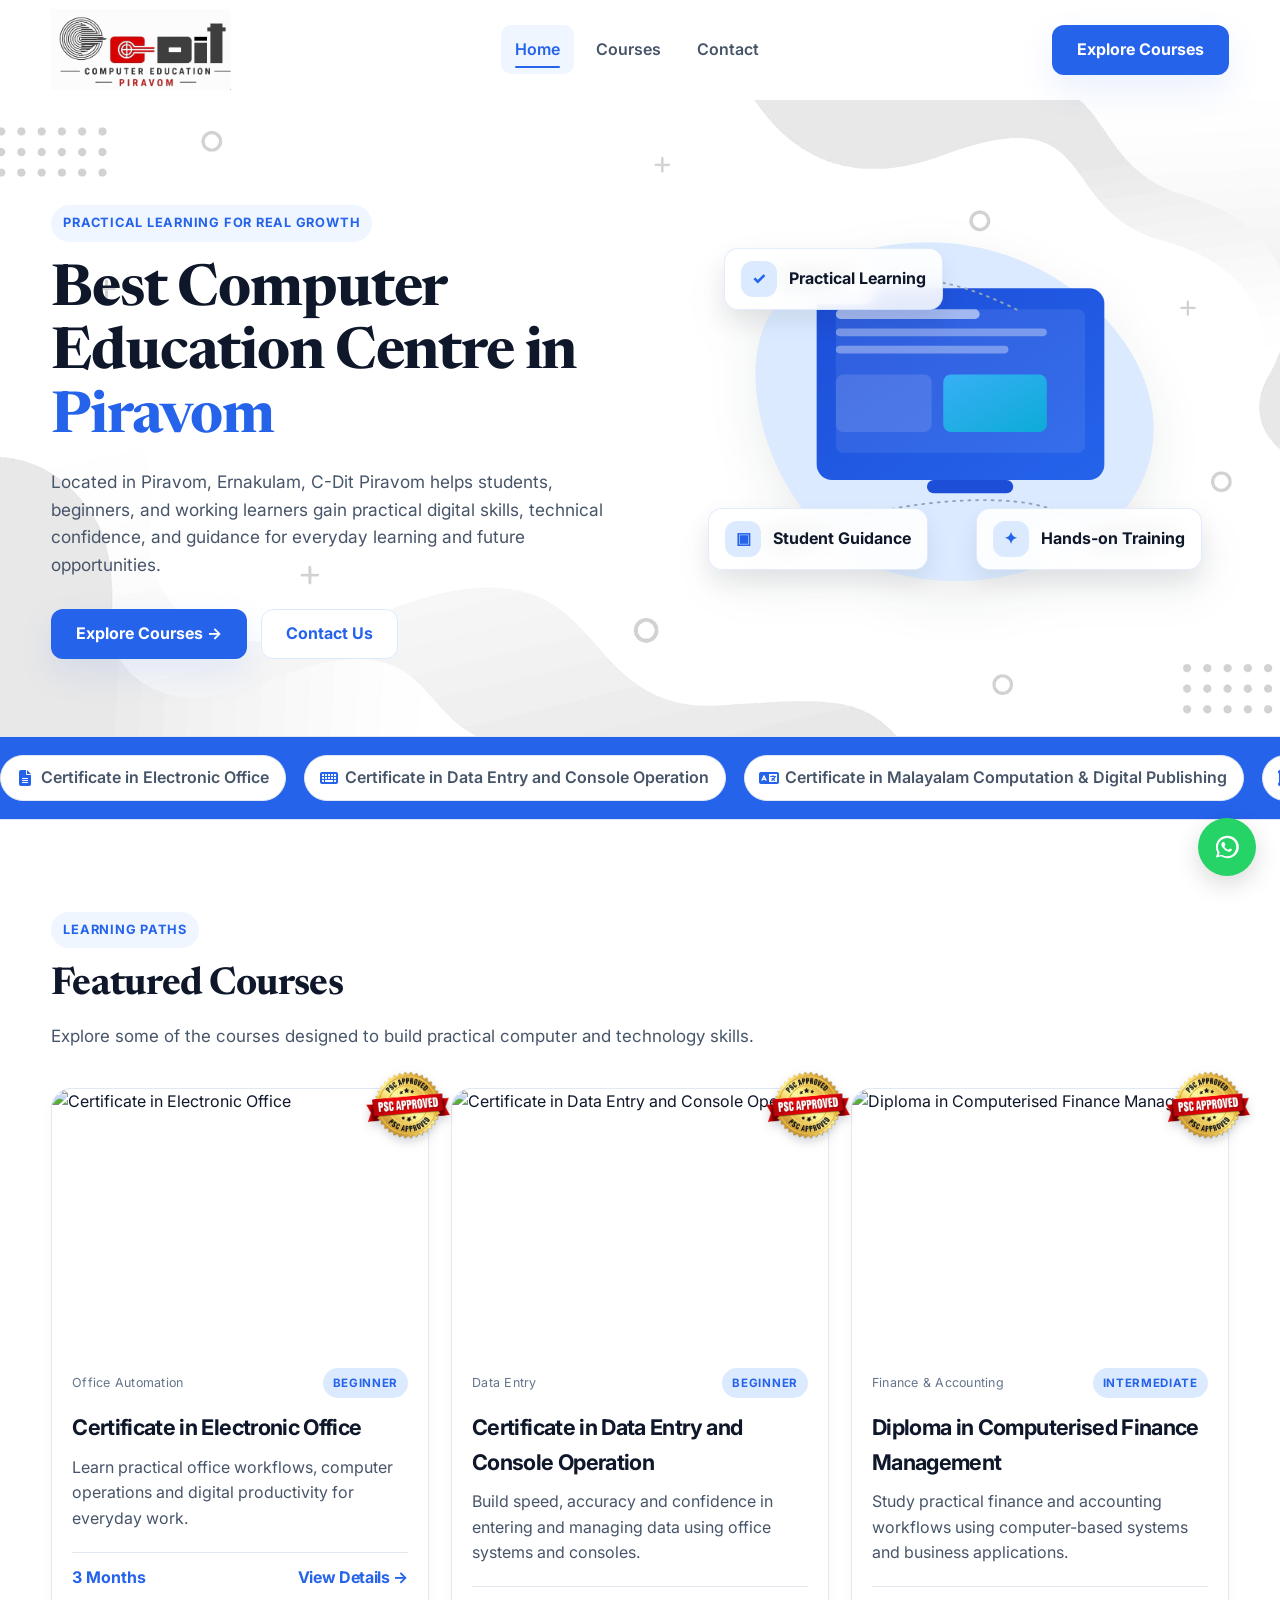
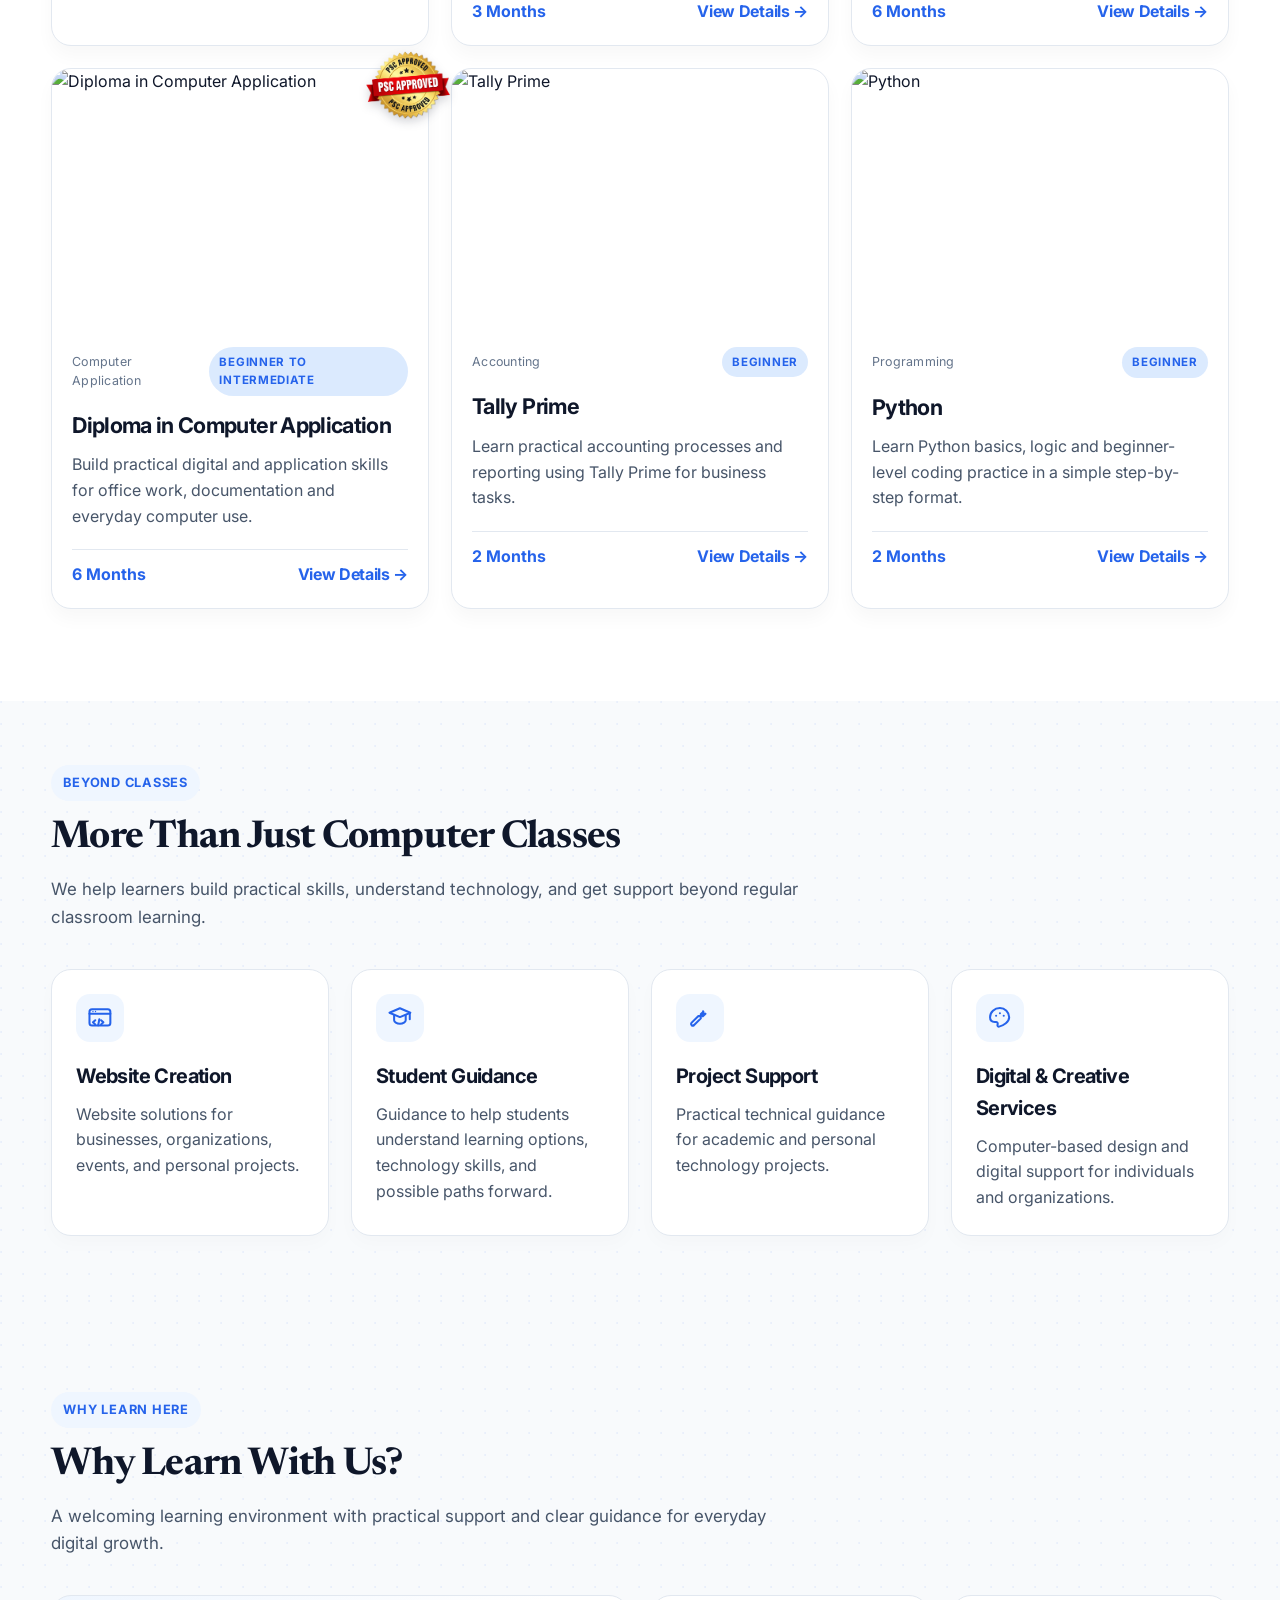
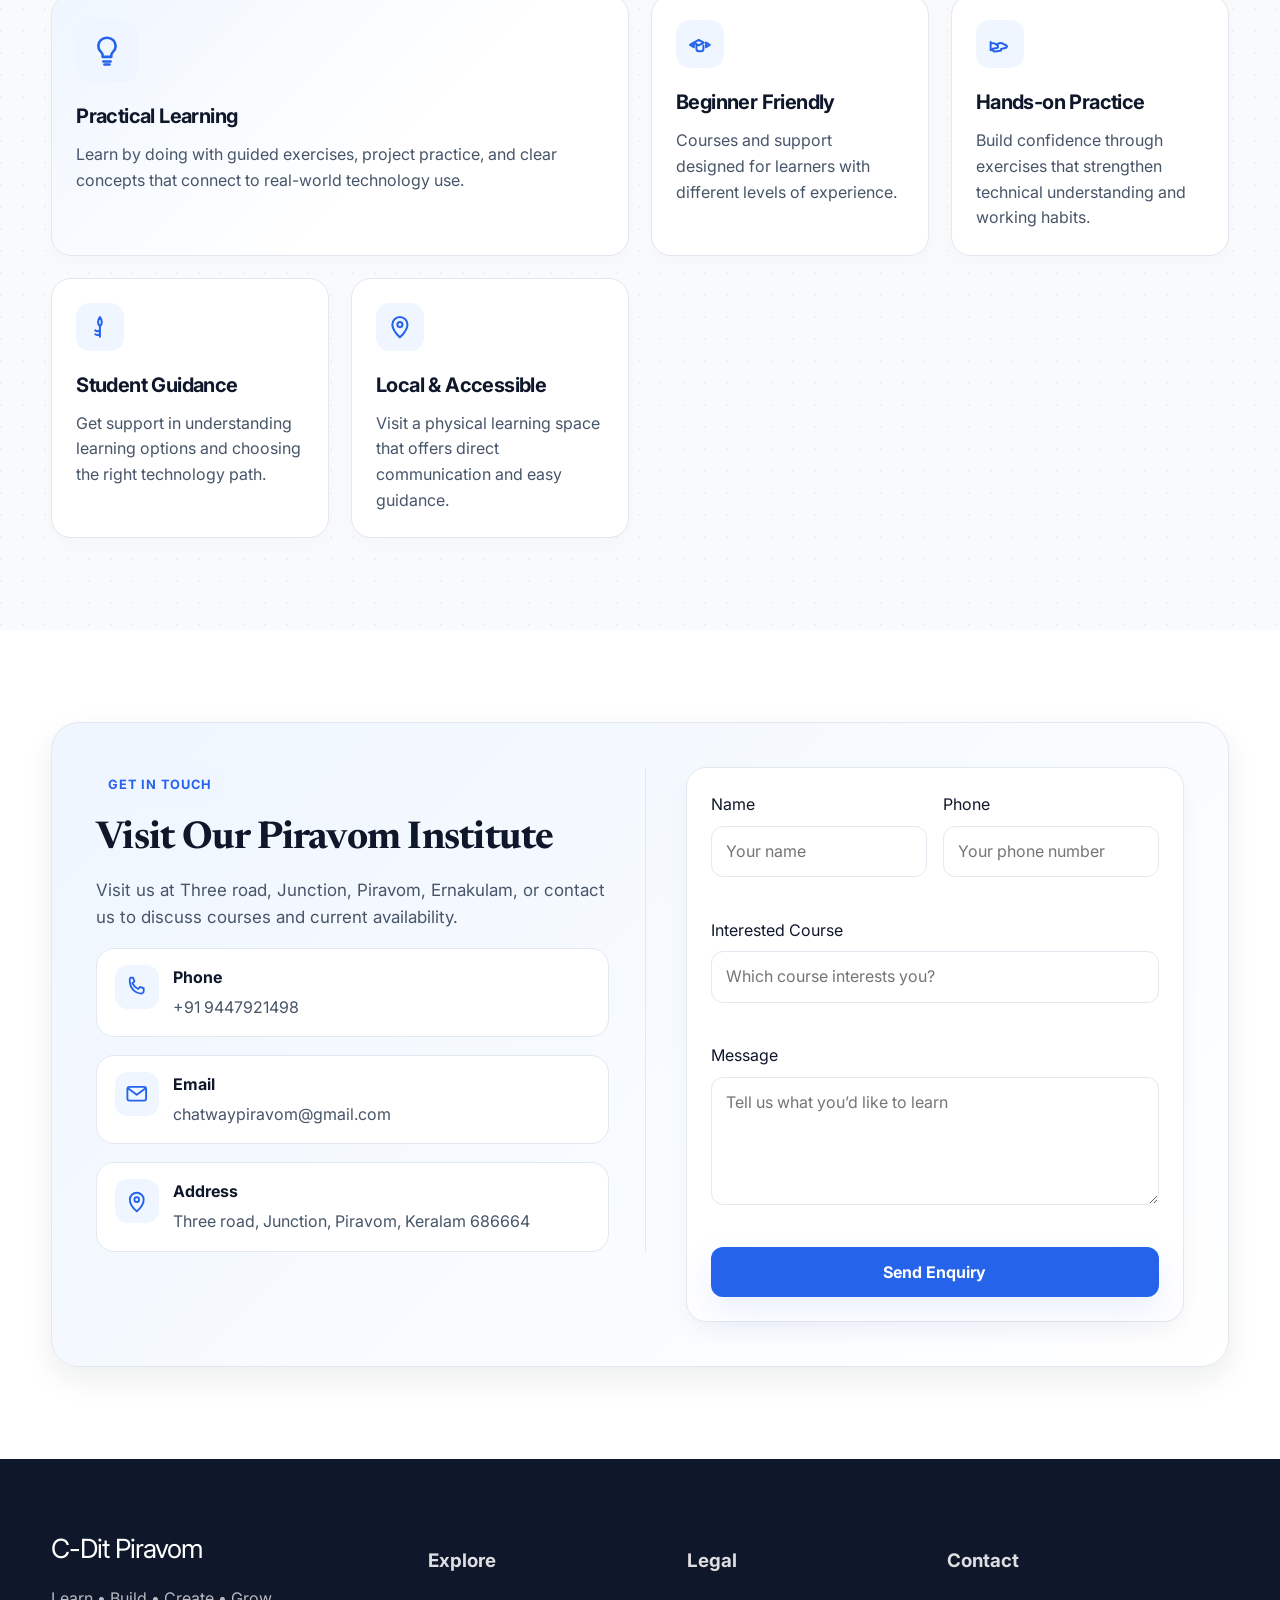
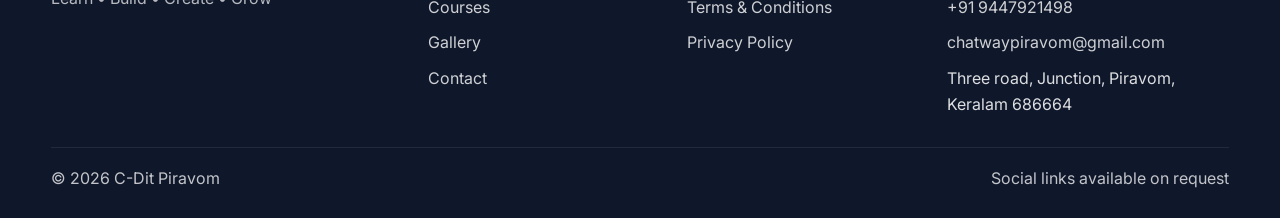
==== commit 898af7e3: "logo fixed" ====
--- a/index.html
+++ b/index.html
@@ -16,7 +16,7 @@
     <link rel="stylesheet" href="https://cdnjs.cloudflare.com/ajax/libs/font-awesome/6.7.2/css/all.min.css" />
     <link rel="stylesheet" href="styles.css" />
   </head>
-  <body>
+  <body class="home-page">
     <script type="application/ld+json">
       {
         "@context": "https://schema.org",
@@ -37,8 +37,7 @@
     <header class="site-header" id="site-header">
       <div class="container header-inner">
         <a href="index.html" class="brand" aria-label="C-Dit Piravom home">
-          <img src="assets/logo.svg" alt="C-Dit Piravom logo" class="brand-mark" />
-          <span class="brand-text">C-Dit Piravom</span>
+          <img src="assets/main_logo.png" alt="C-Dit Piravom" class="brand-mark" />
         </a>
         <nav class="nav" aria-label="Main navigation">
           <a href="index.html" class="active">Home</a>
@@ -65,7 +64,7 @@
         <div class="container hero-grid">
           <div class="hero-copy">
             <span class="eyebrow">Practical learning for real growth</span>
-            <h1>Learn. <span class="gradient-text">Build.</span> Create. Grow.</h1>
+            <h1>Best Computer Education Centre in <span class="gradient-text">Piravom</span></h1>
             <p>Located in Piravom, Ernakulam, C-Dit Piravom helps students, beginners, and working learners gain practical digital skills, technical confidence, and guidance for everyday learning and future opportunities.</p>
             <div class="hero-actions cursorT">
               <a href="courses/index.html" class="btn btn-primary">Explore Courses →</a>
--- a/styles.css
+++ b/styles.css
@@ -165,6 +165,9 @@
   padding-top: var(--safe-top);
   gap: 20px;
 }
+.home-page .header-inner {
+  min-height: calc(99px + var(--safe-top));
+}
 .brand {
   display: inline-flex;
   align-items: center;
@@ -172,8 +175,18 @@
   font-weight: 800;
   letter-spacing: -0.04em;
 }
-.brand-mark { width: 42px; height: 42px; border-radius: 12px; }
+.brand-mark {
+  width: 160px;
+  height: auto;
+  aspect-ratio: 462 / 209;
+  border-radius: 0;
+  object-fit: contain;
+  flex: 0 0 auto;
+}
 .brand-text { font-size: 1.2rem; }
+.home-page .brand-mark {
+  width: 180px;
+}
 .nav {
   display: flex;
   align-items: center;
@@ -256,7 +269,7 @@
 main { overflow: hidden; }
 .hero {
   padding: 72px 0 44px;
-  background: url("assets/ui-assets/patterns/corner-glow.svg") no-repeat center / cover, linear-gradient(180deg, #ffffff 0%, #f8fbff 100%);
+  background: url("assets/landingpagebg.png") no-repeat center / cover;
 }
 .hero-grid {
   display: grid;
@@ -331,7 +344,7 @@
 .marquee-wrap {
   border-top: 1px solid var(--border);
   border-bottom: 1px solid var(--border);
-  background: var(--surface);
+  background: var(--primary);
   overflow: hidden;
 }
 .marquee-wrap > .container {
@@ -734,6 +747,11 @@
 }
 
 @media (max-width: 760px) {
+  .home-page .header-inner {
+    min-height: calc(99px + var(--safe-top));
+  }
+  .brand-mark { width: 140px; }
+  .home-page .brand-mark { width: 150px; }
   .whatsapp-floating-button {
     right: 16px;
     bottom: calc(16px + var(--safe-bottom));
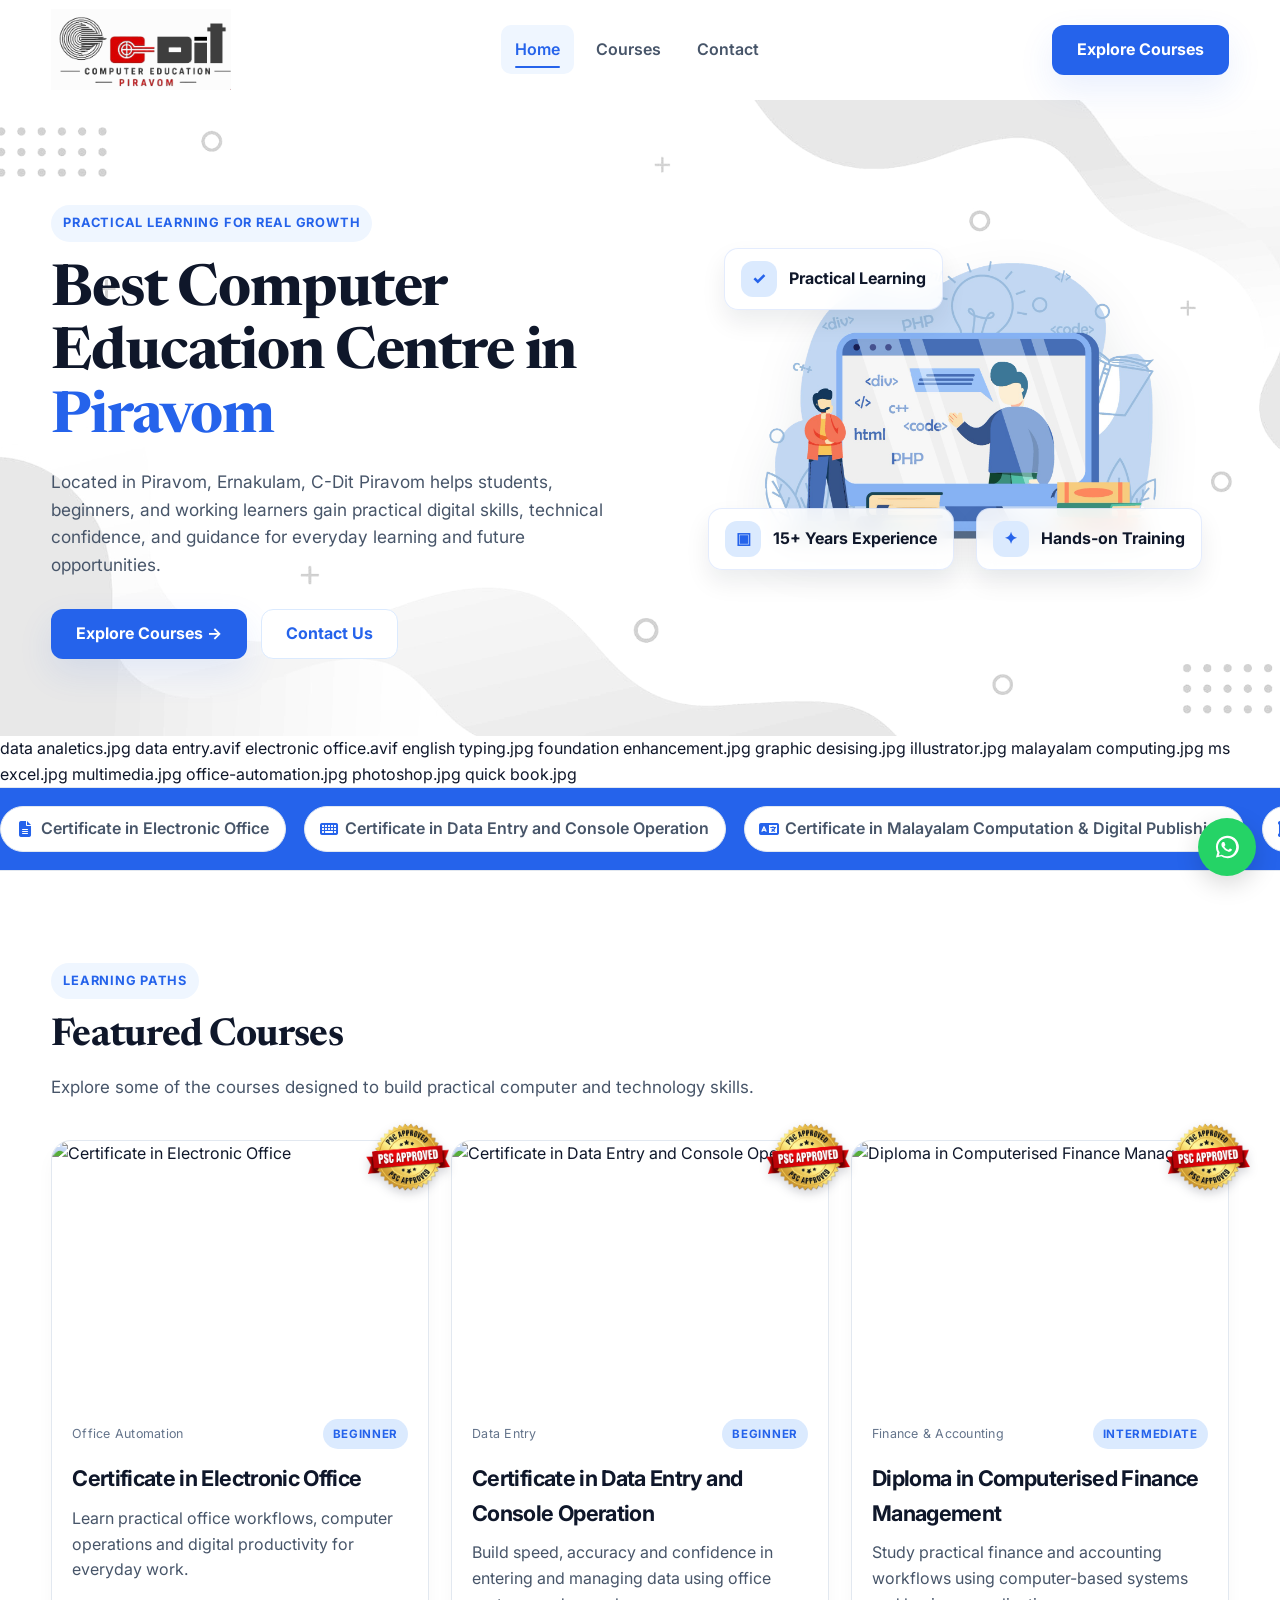
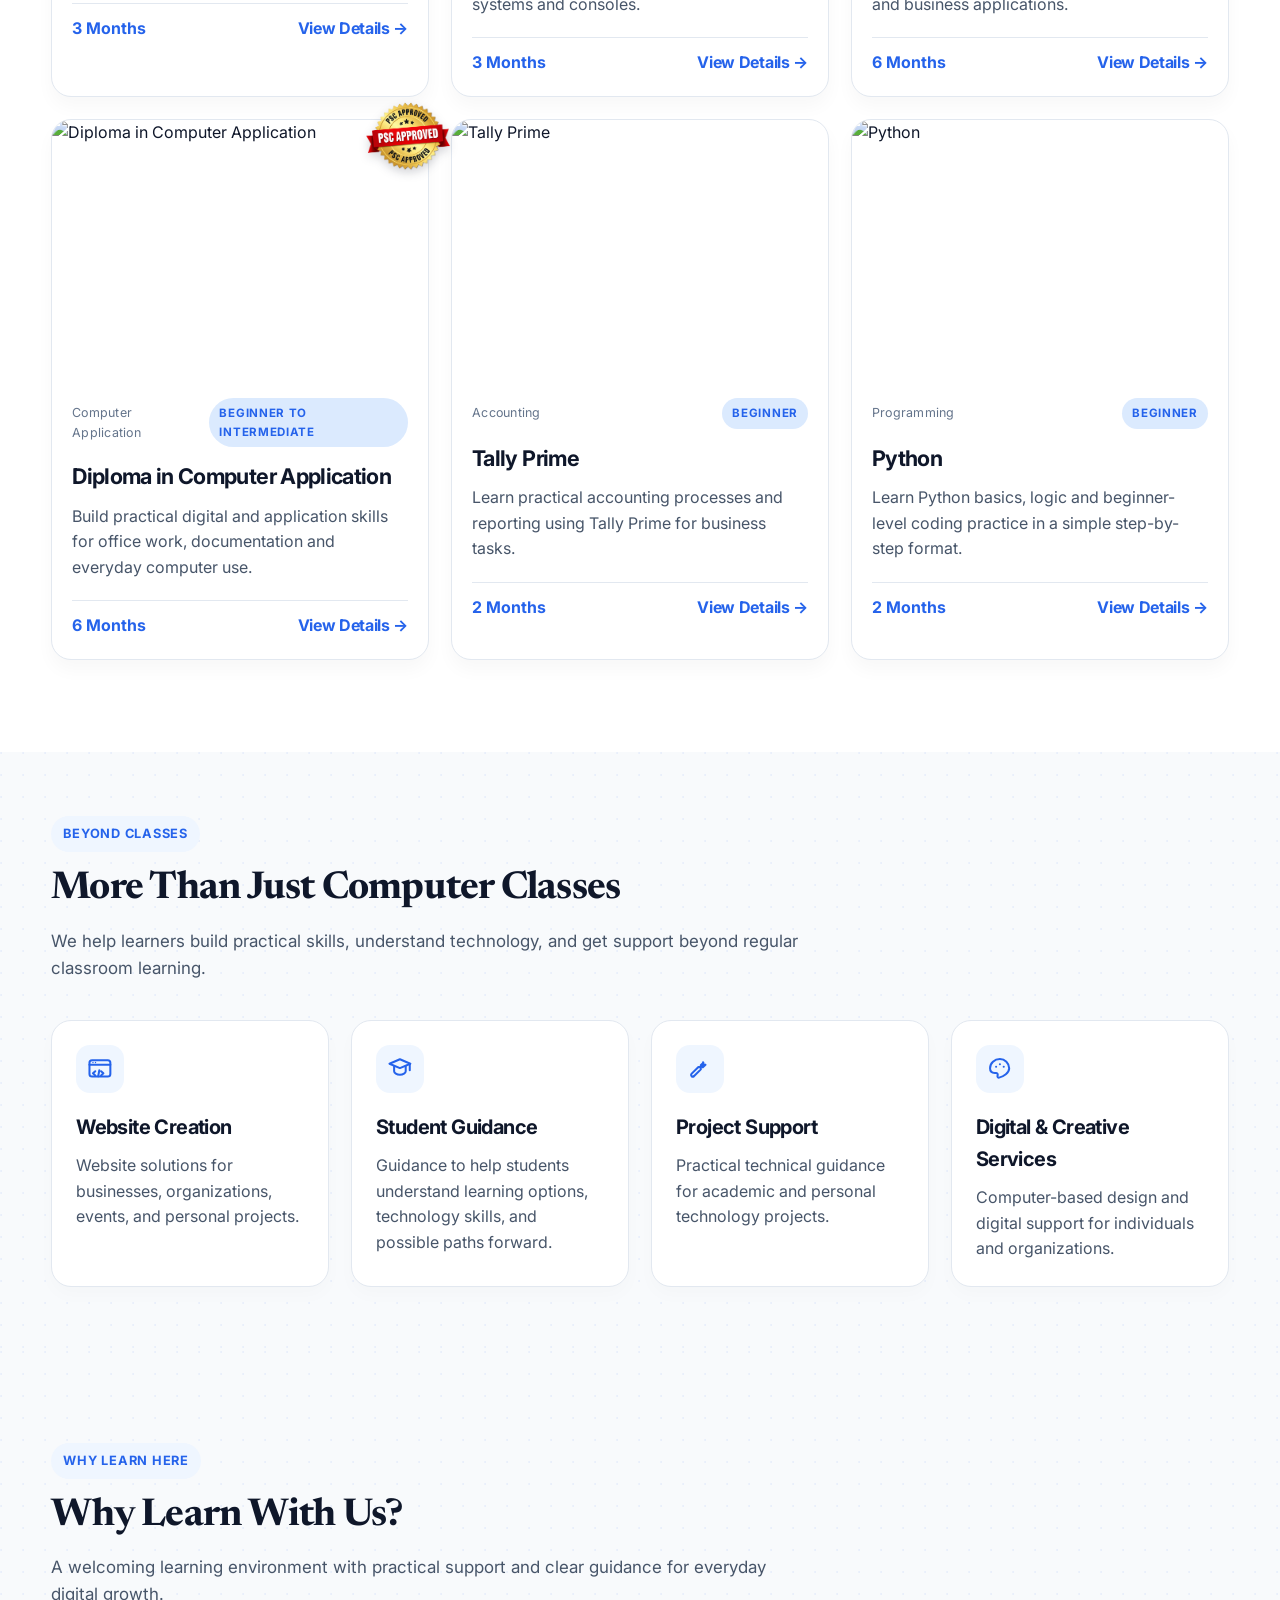
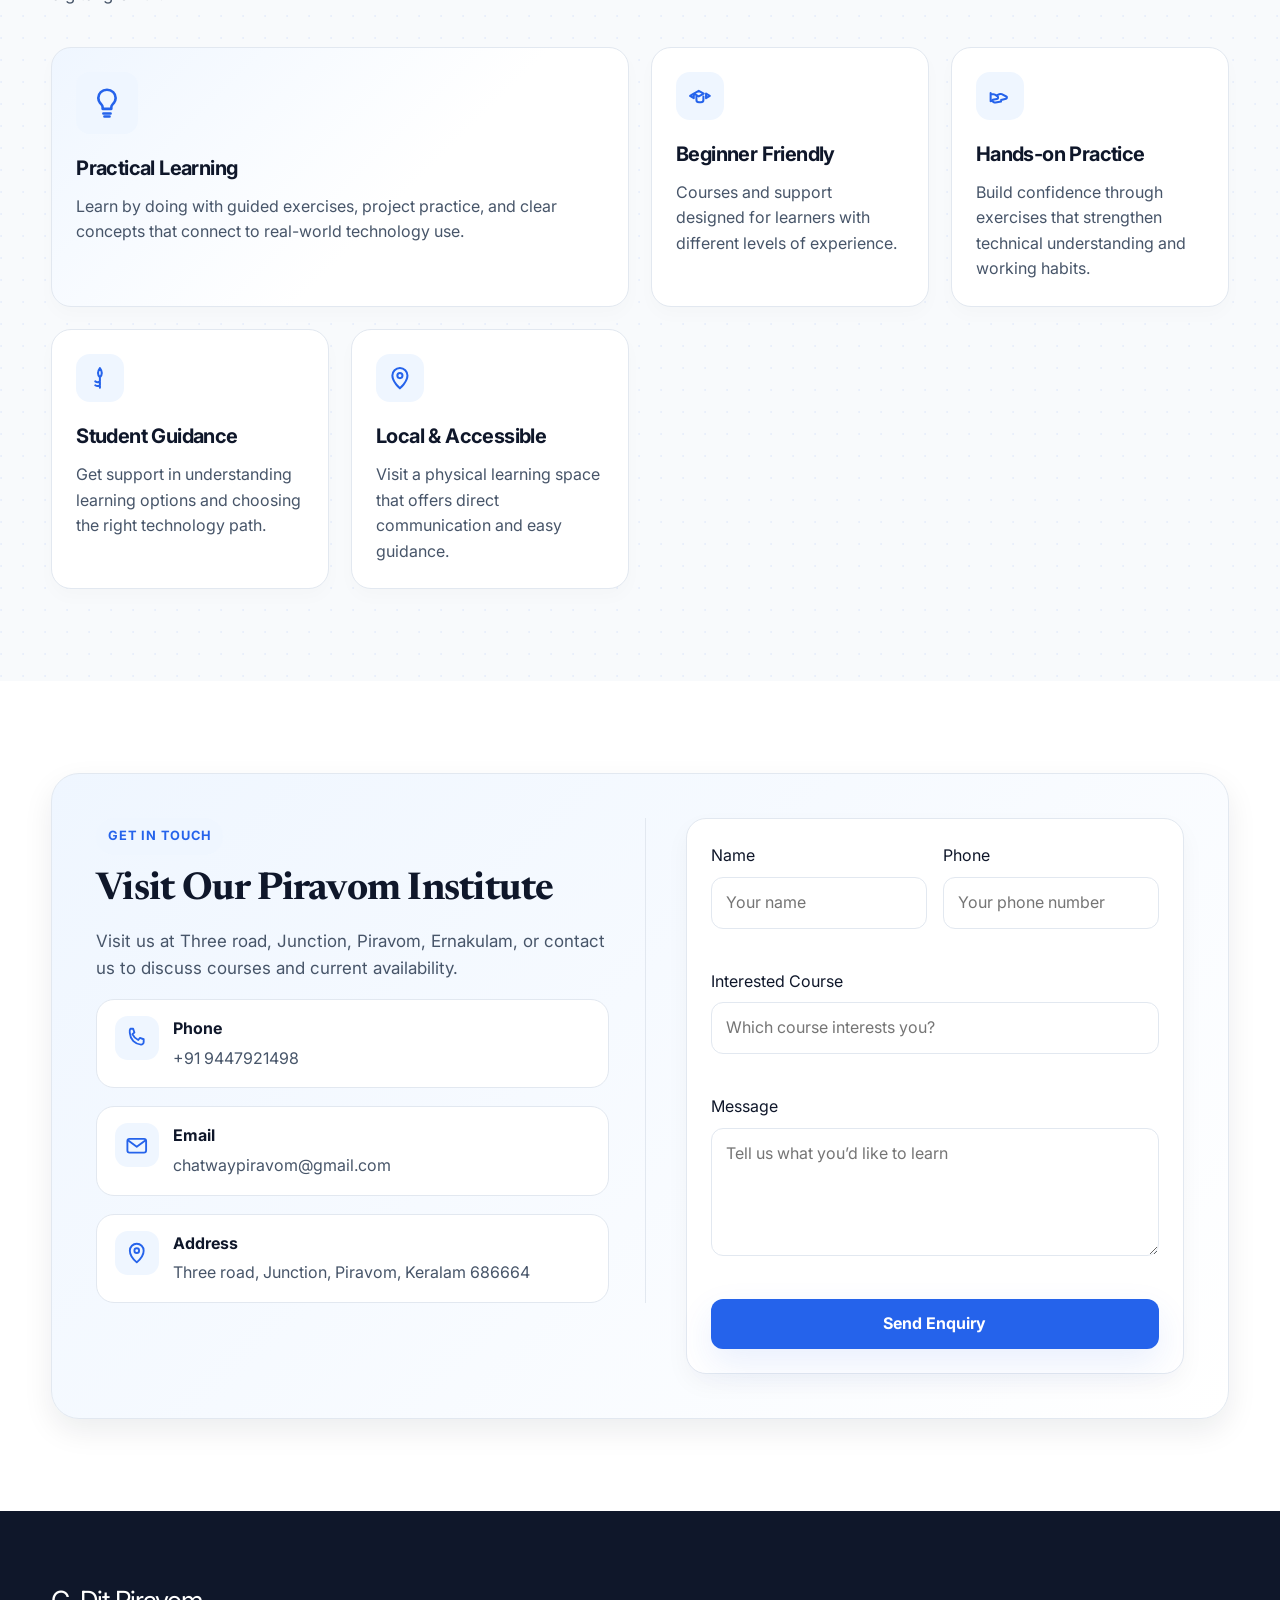
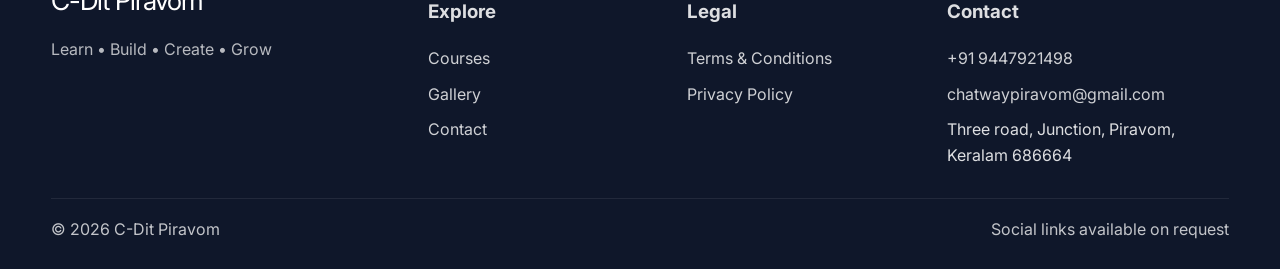
==== commit 1dcd7fc4: "bfr image changed in courses" ====
--- a/index.html
+++ b/index.html
@@ -73,15 +73,27 @@
           </div>
           <div class="hero-visual" aria-label="Education technology illustration">
             <div class="hero-frame">
-              <img class="hero-illustration" src="assets/ui-assets/illustrations/hero-learning.svg" alt="" />
+              <img class="hero-illustration" src="assets/hero%20center.png" alt="" />
               <div class="hero-card card-top cursorT"><span class="hero-icon">✓</span> Practical Learning</div>
               <div class="hero-card card-mid cursorT"><span class="hero-icon">✦</span> Hands-on Training</div>
-              <div class="hero-card card-bottom cursorT"><span class="hero-icon">▣</span> Student Guidance</div>
-            </div>
-          </div>
-        </div>
-      </section>
-
+              <div class="hero-card card-bottom cursorT"><span class="hero-icon">▣</span> 15+ Years Experience</div>
+            </div>
+          </div>
+        </div>
+      </section>
+data analetics.jpg
+data entry.avif
+electronic office.avif
+english typing.jpg
+foundation enhancement.jpg
+graphic desising.jpg
+illustrator.jpg
+malayalam computing.jpg
+ms excel.jpg
+multimedia.jpg
+office-automation.jpg
+photoshop.jpg
+quick book.jpg
       <div class="marquee-wrap" aria-label="Course list">
         <div class="container">
           <div class="marquee">
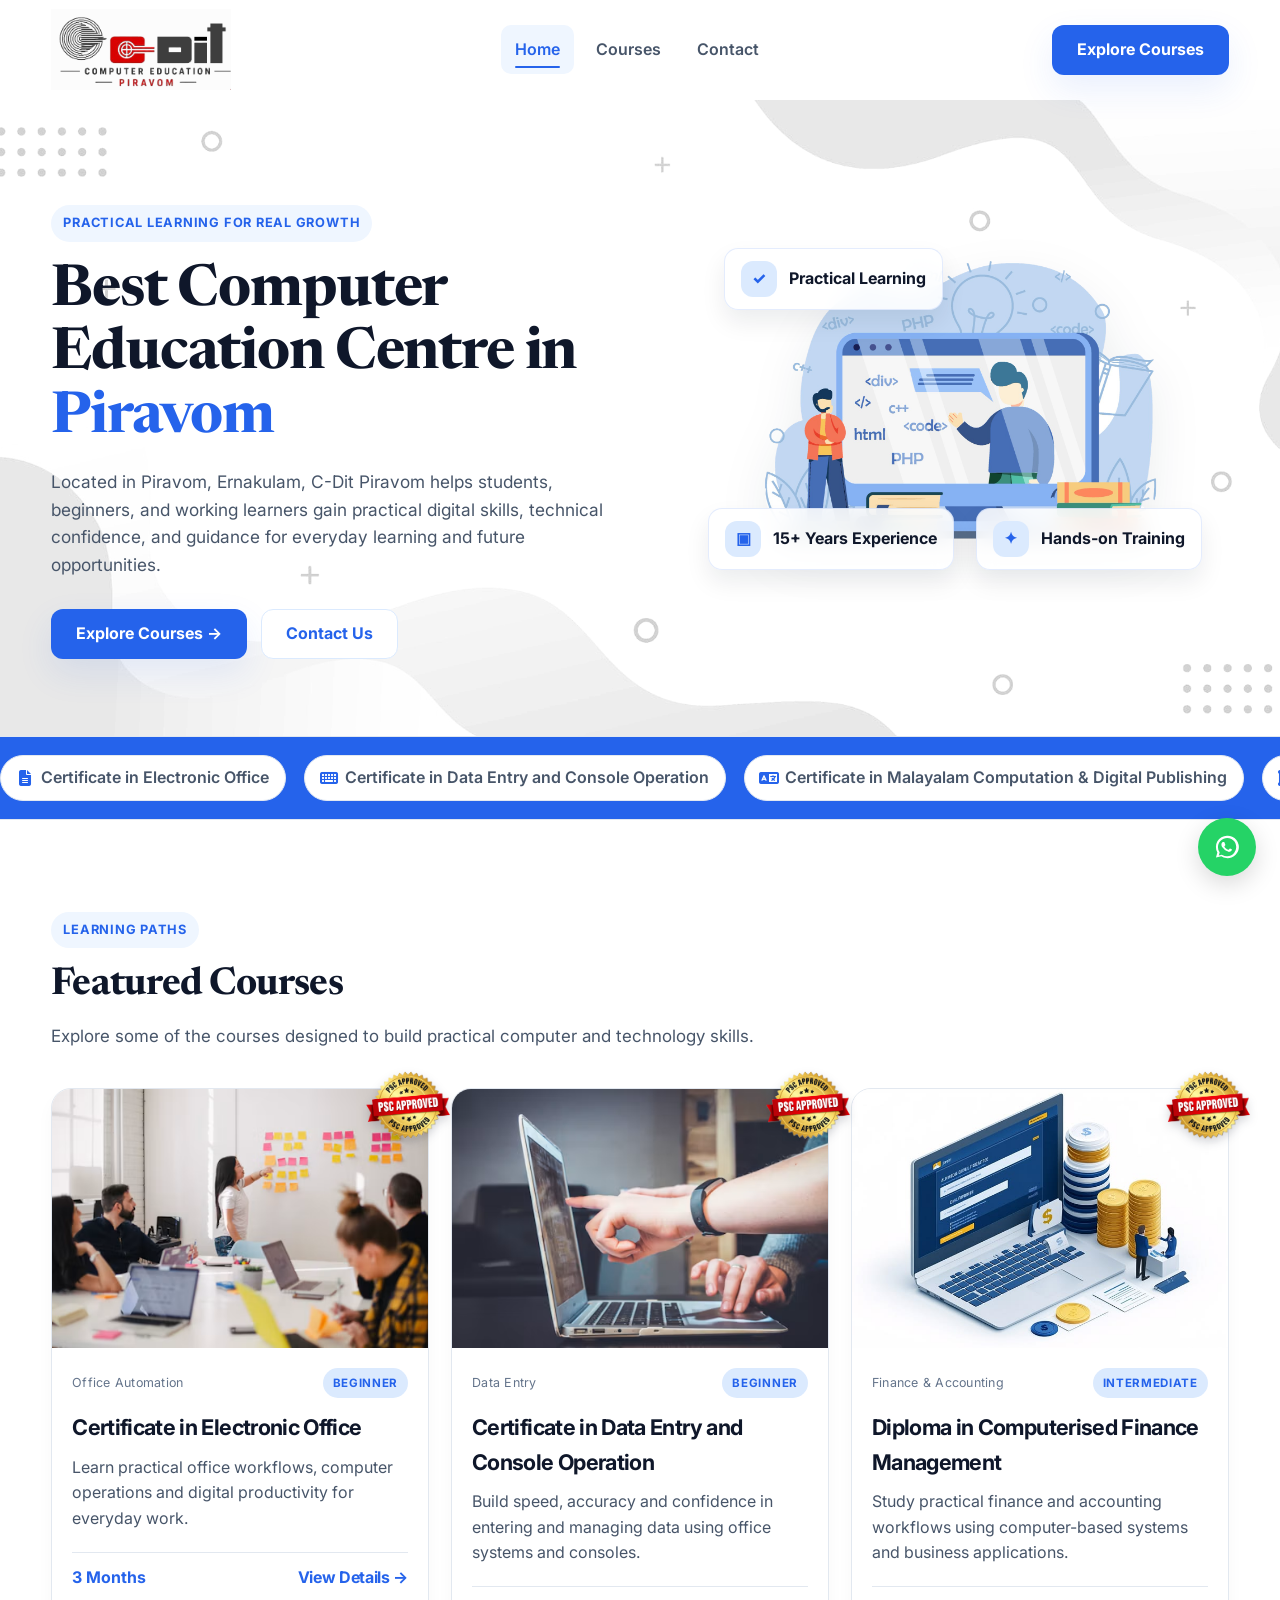
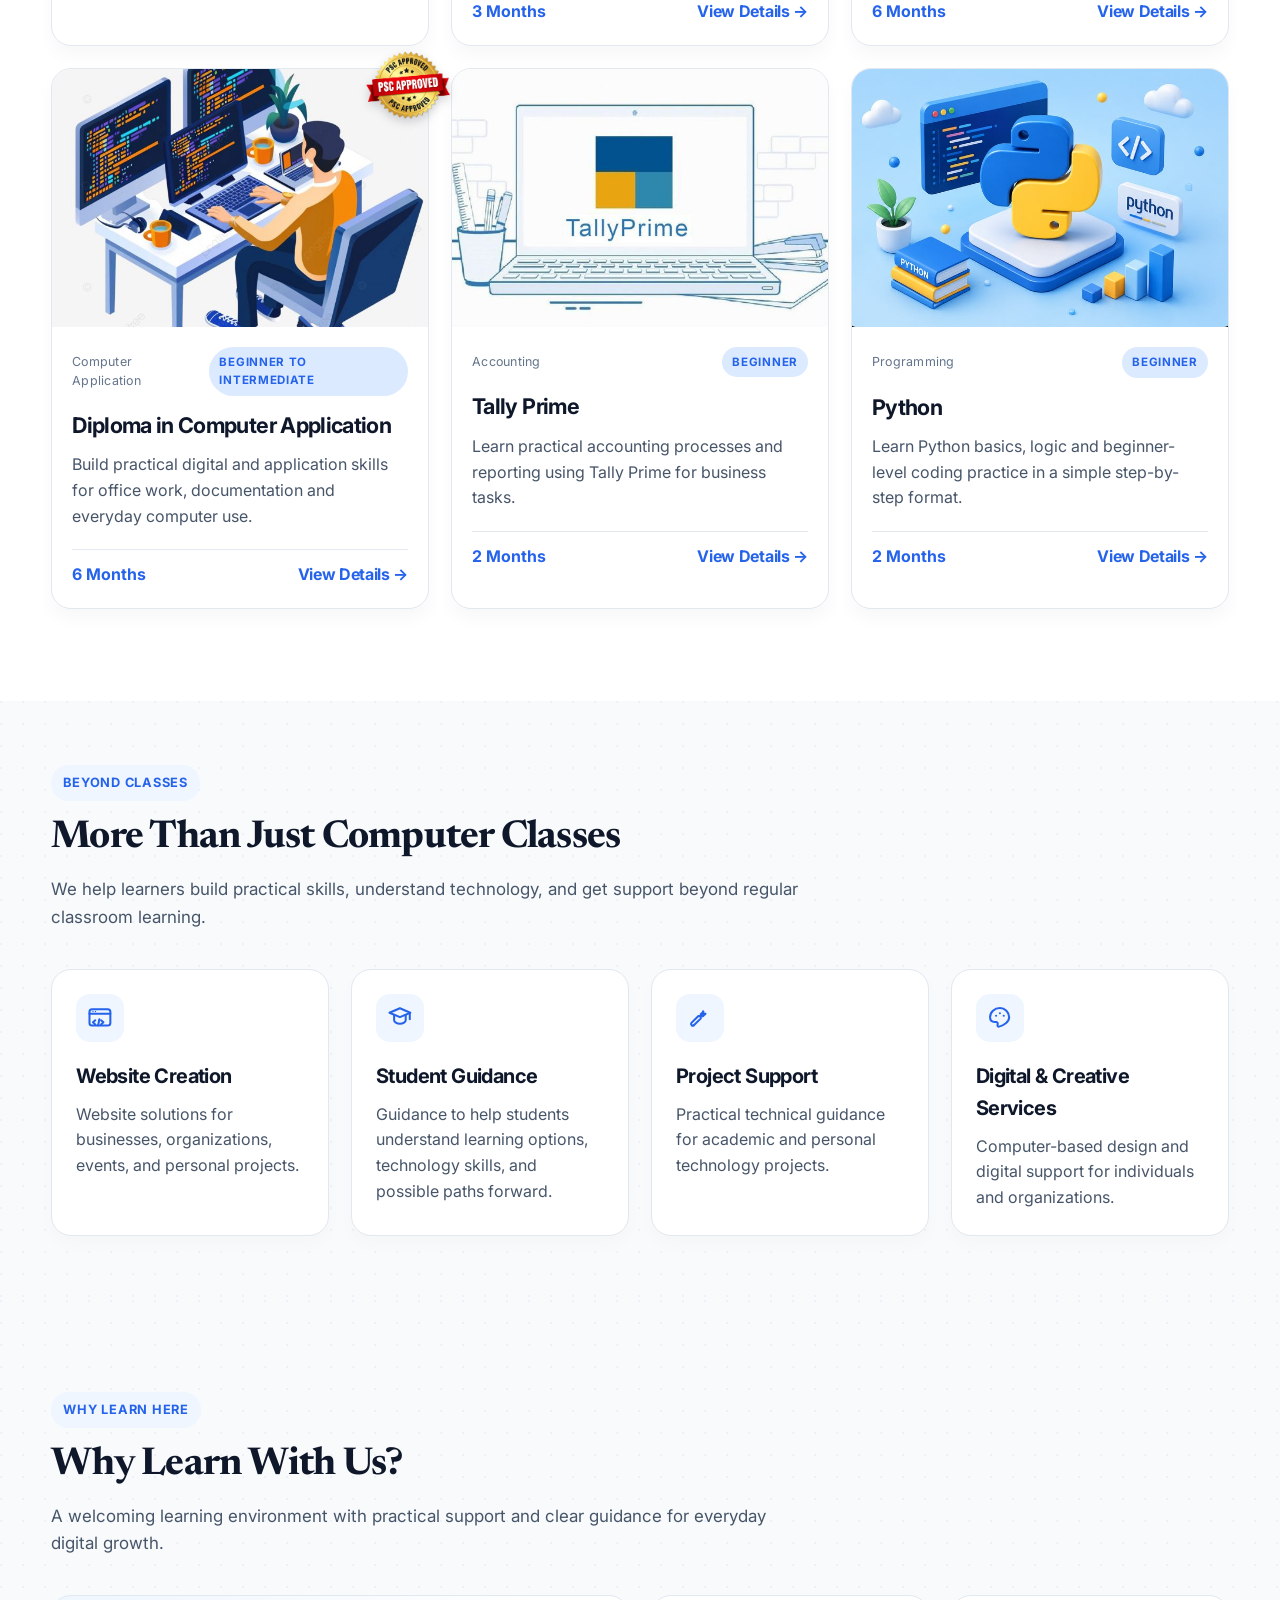
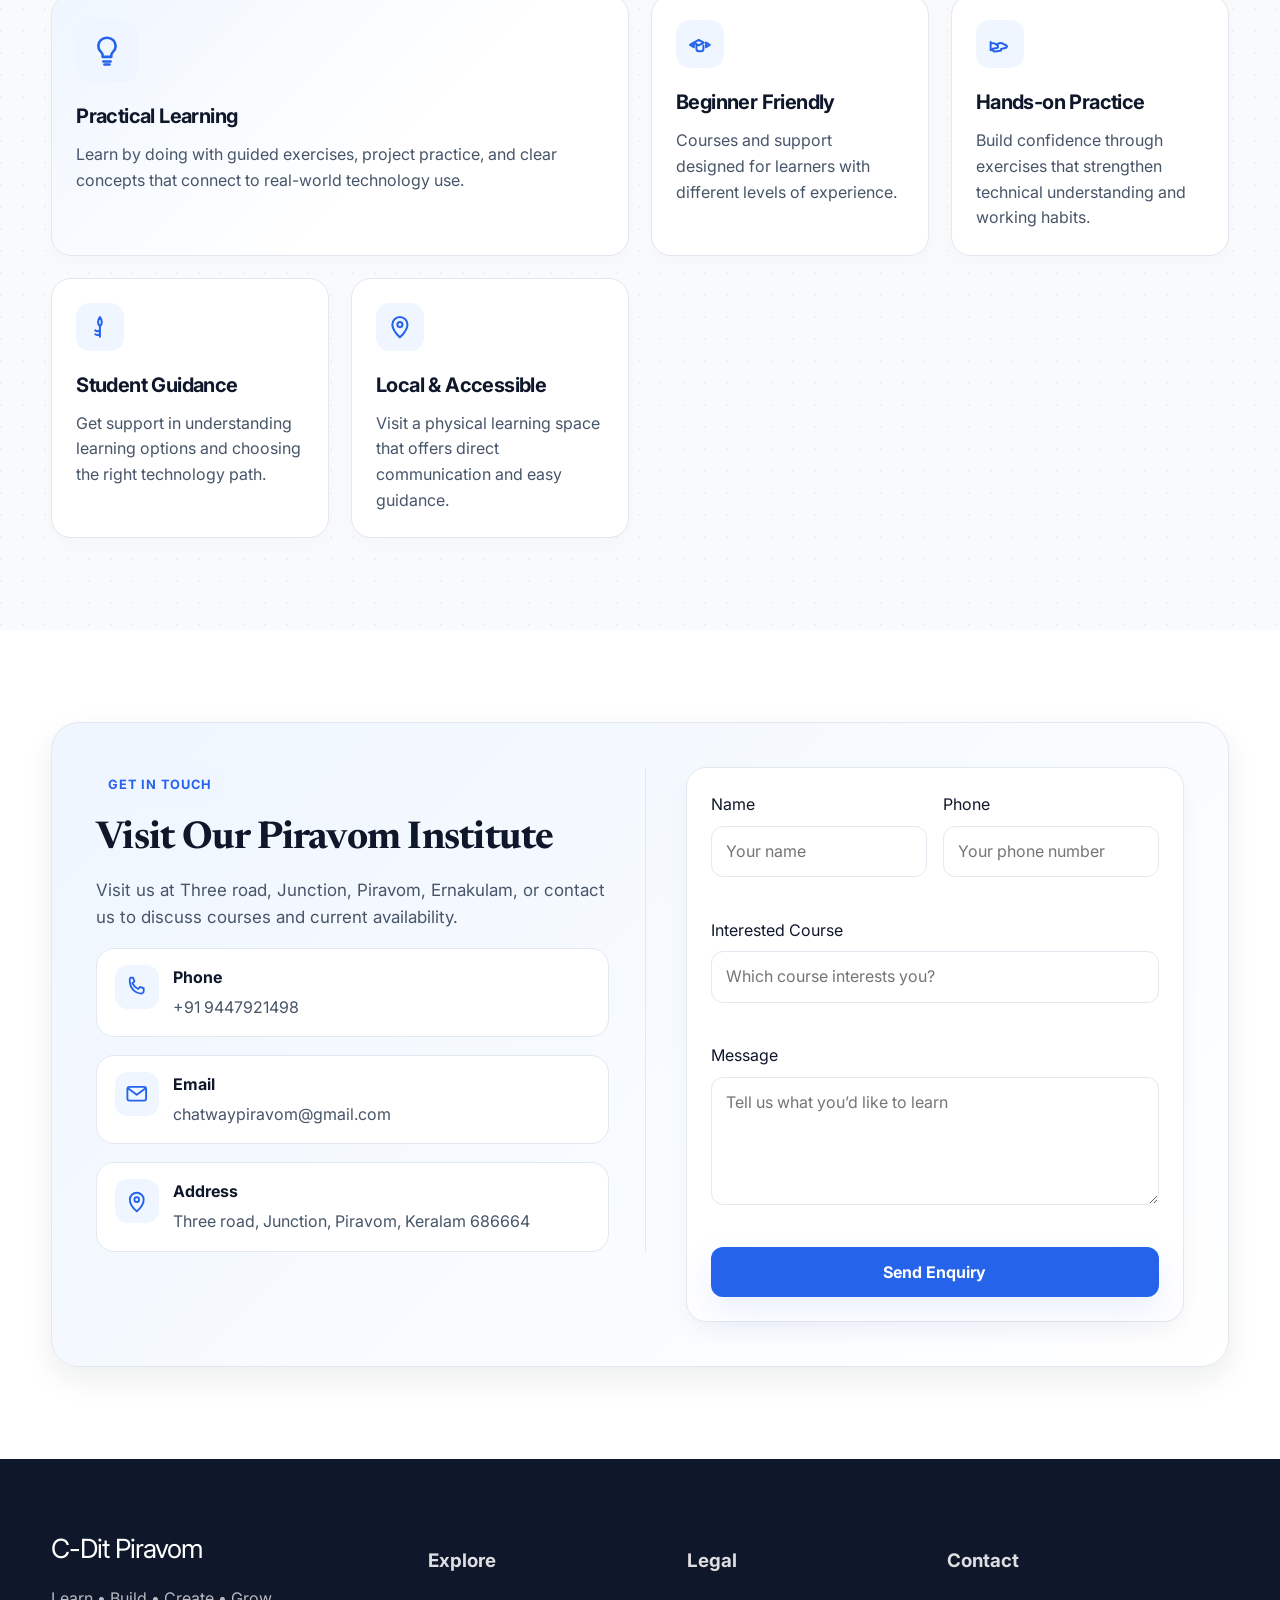
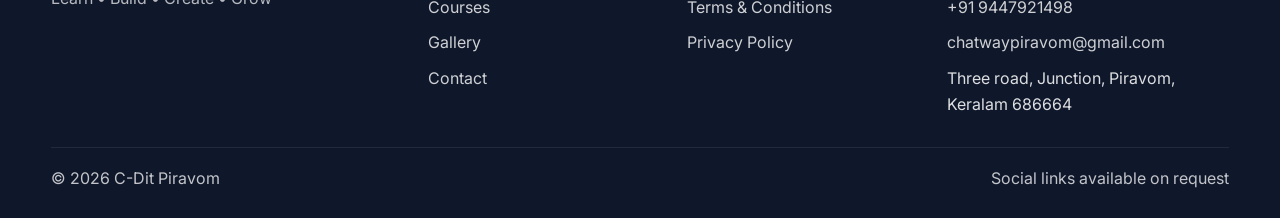
==== commit cc6e6ba6: "images set" ====
--- a/index.html
+++ b/index.html
@@ -81,19 +81,6 @@
           </div>
         </div>
       </section>
-data analetics.jpg
-data entry.avif
-electronic office.avif
-english typing.jpg
-foundation enhancement.jpg
-graphic desising.jpg
-illustrator.jpg
-malayalam computing.jpg
-ms excel.jpg
-multimedia.jpg
-office-automation.jpg
-photoshop.jpg
-quick book.jpg
       <div class="marquee-wrap" aria-label="Course list">
         <div class="container">
           <div class="marquee">
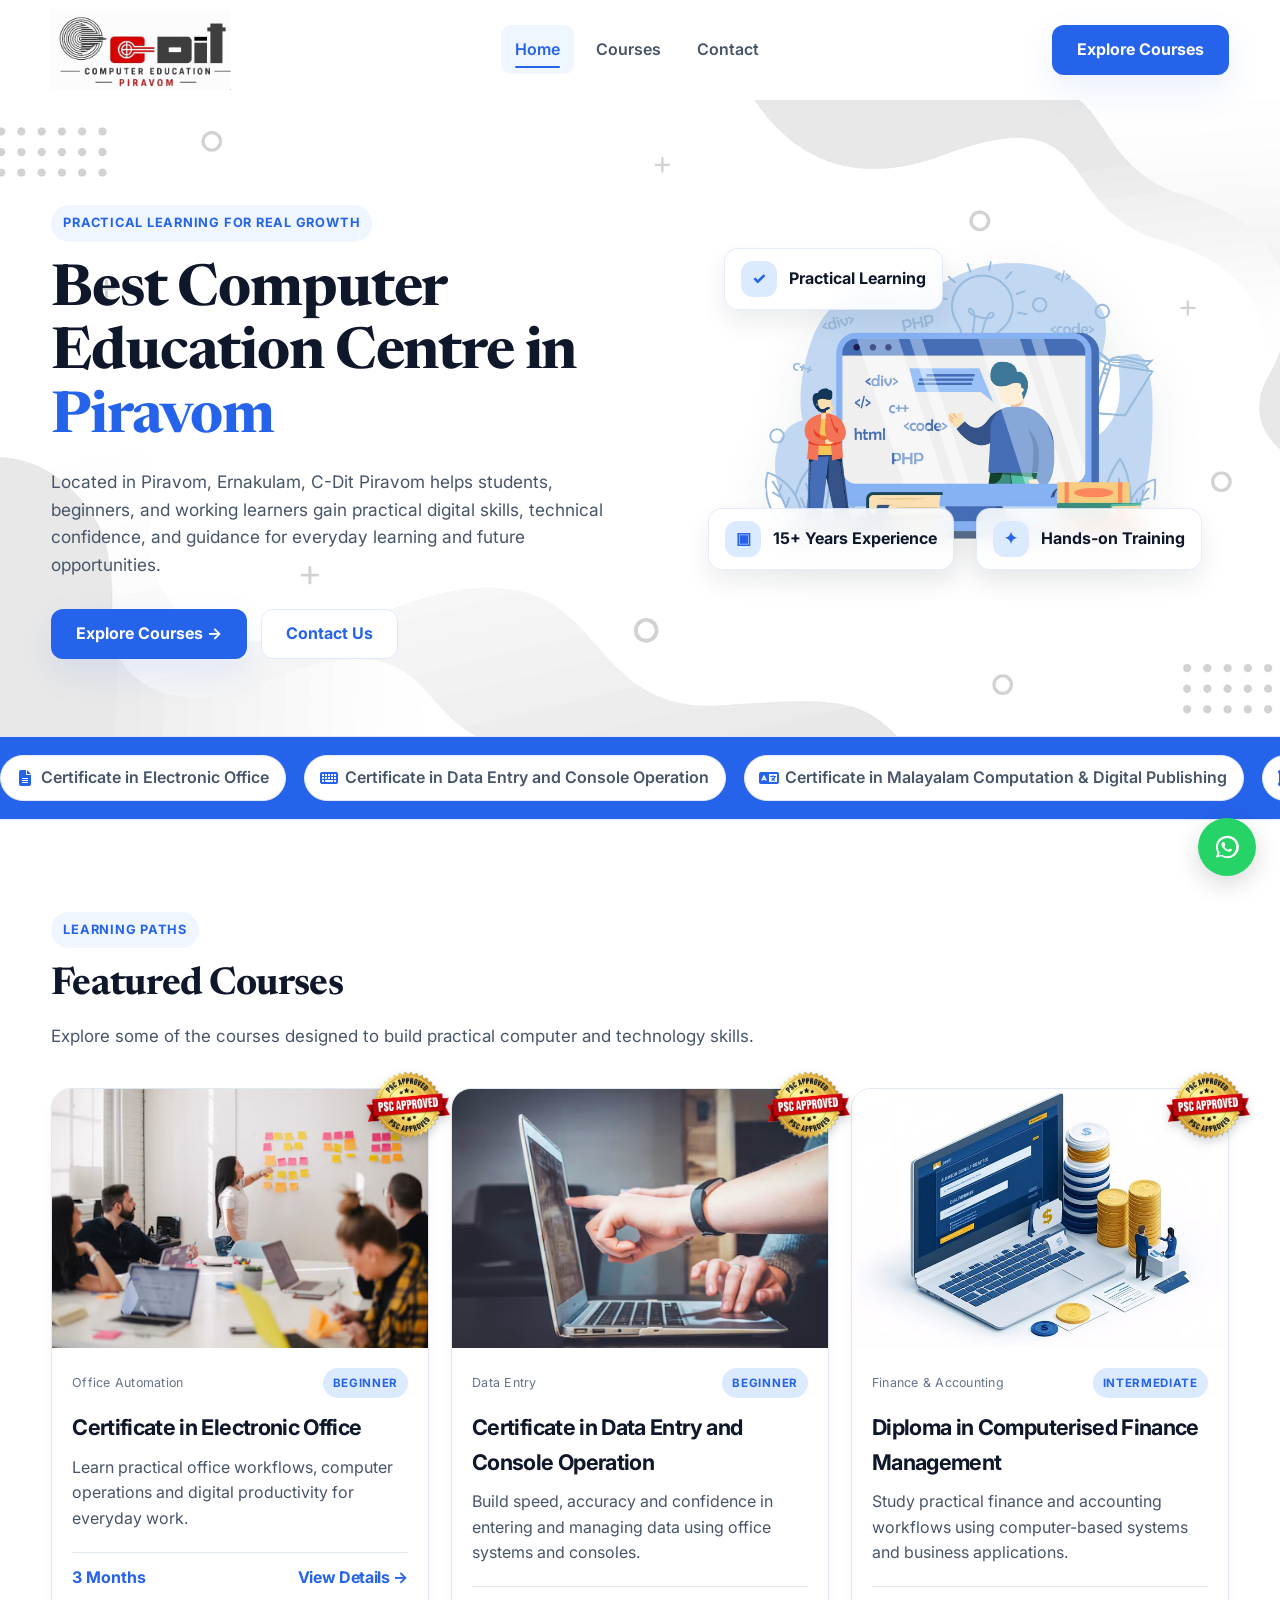
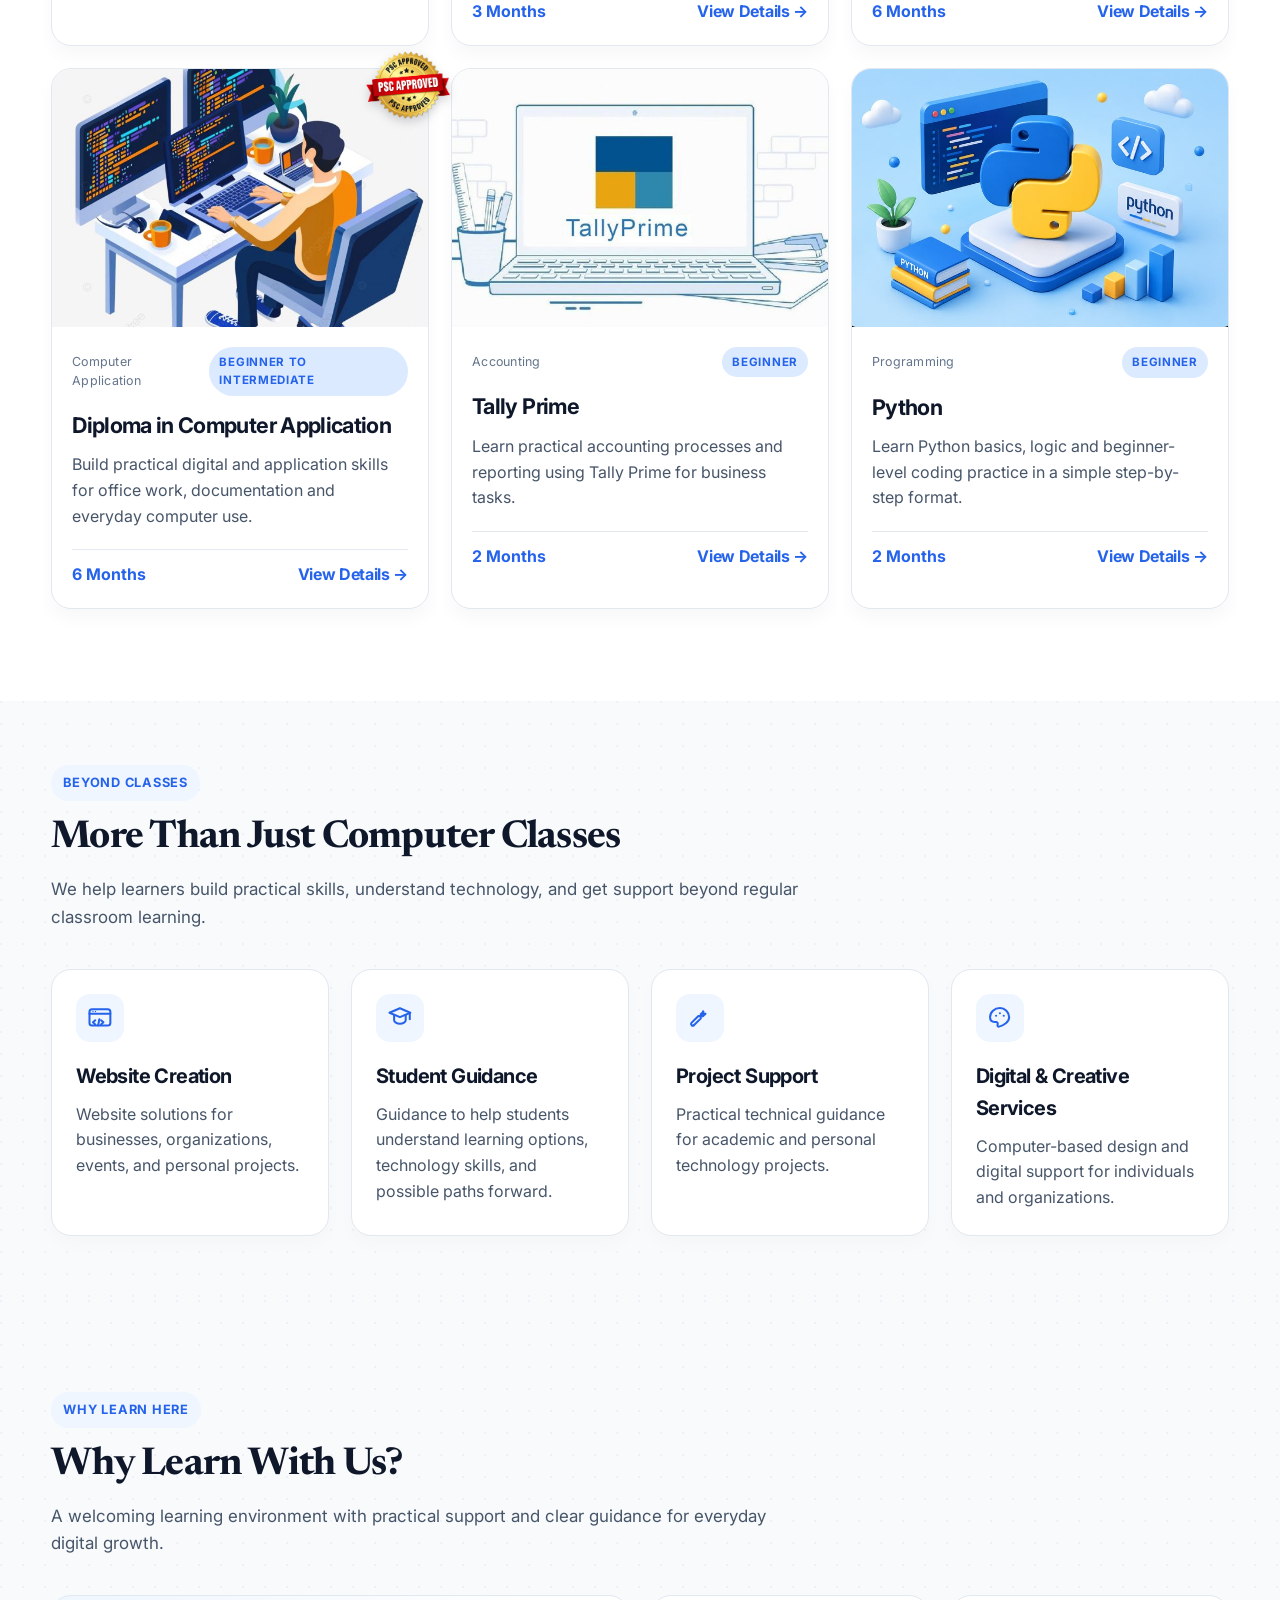
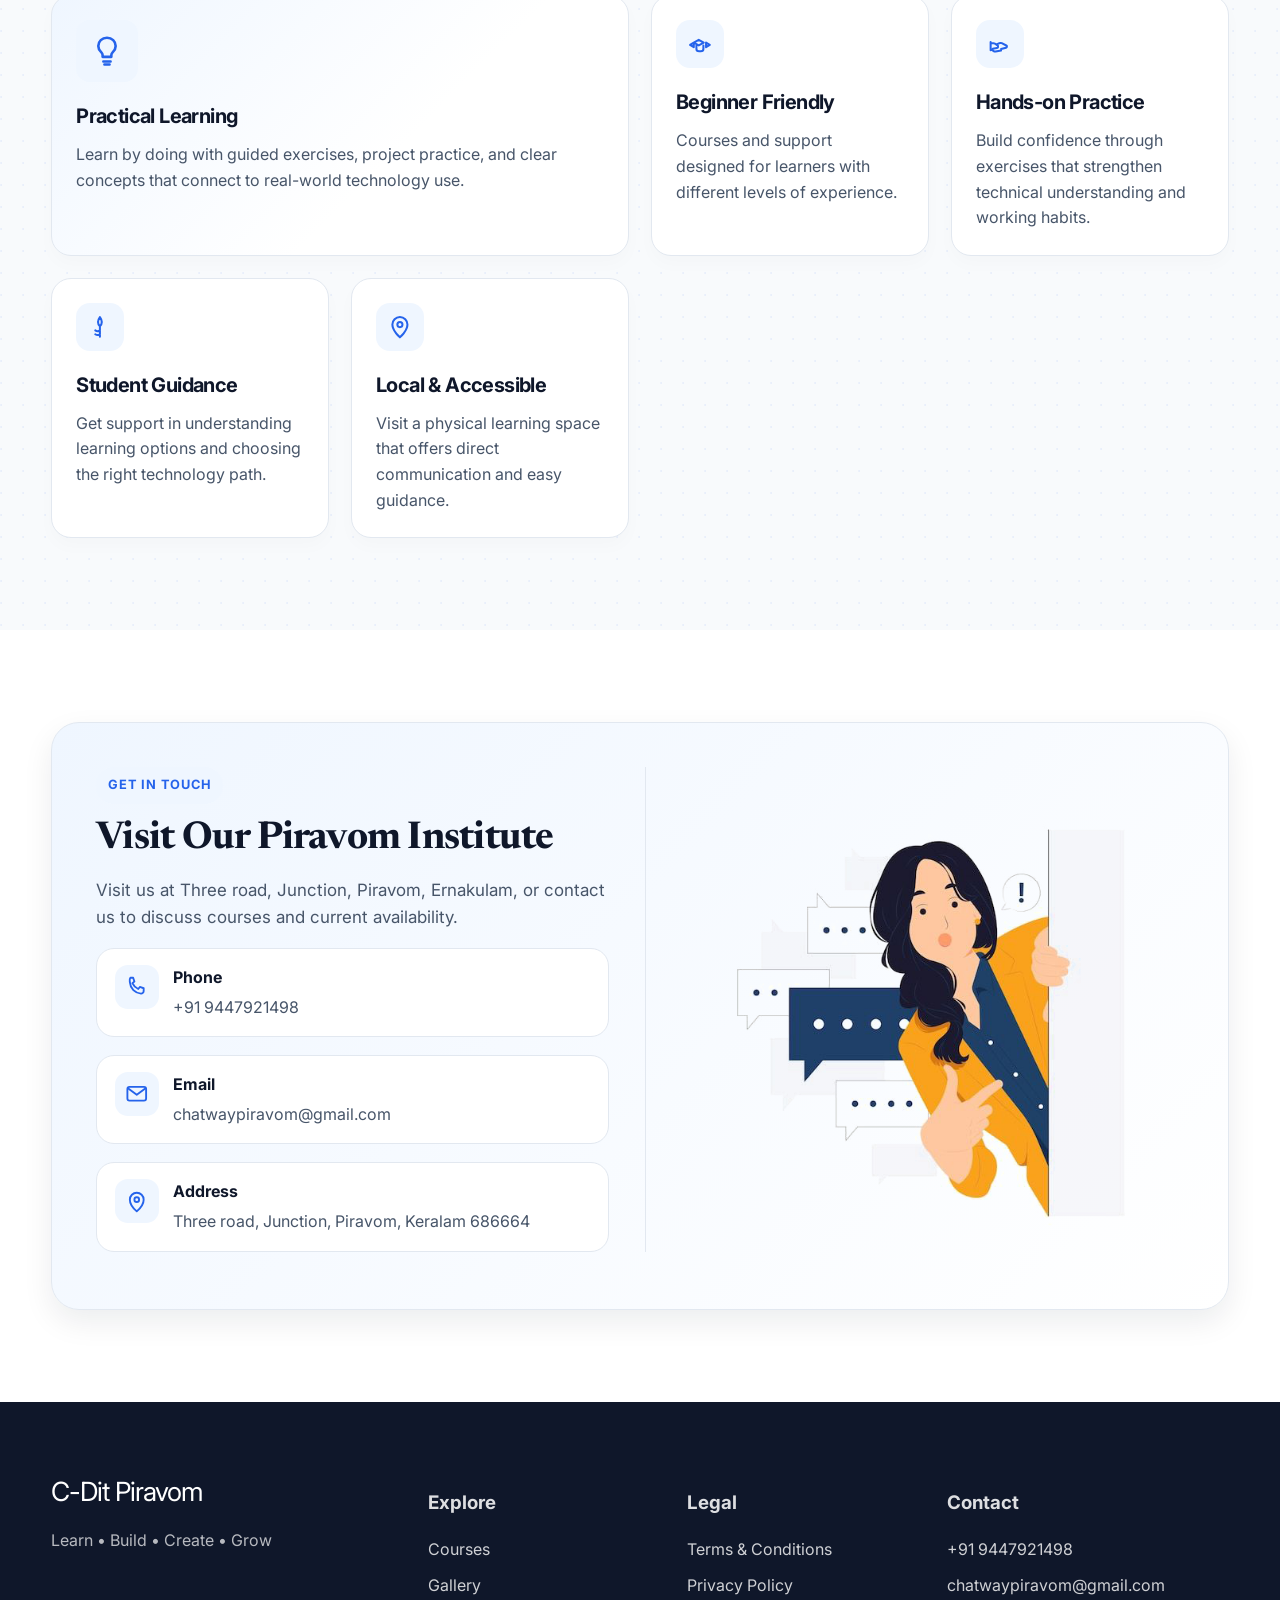
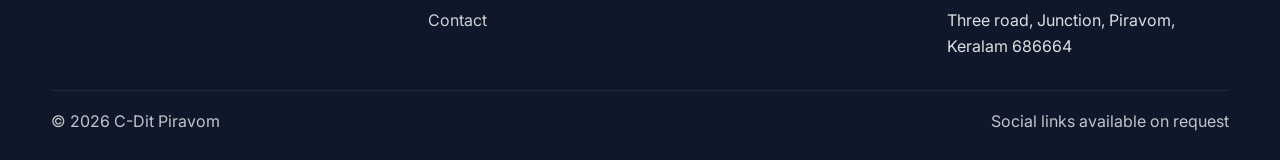
==== commit eacdb643: "contact section image set." ====
--- a/index.html
+++ b/index.html
@@ -295,7 +295,7 @@
                   </div>
                 </div>
               </div>
-              <form class="enquiry-form" id="home-enquiry-form" novalidate>
+              <!-- <form class="enquiry-form" id="home-enquiry-form" novalidate>
                 <div class="form-grid">
                   <div class="field-group">
                     <label for="home-name">Name</label>
@@ -320,7 +320,8 @@
                 </div>
                 <button type="submit" class="btn btn-primary" style="margin-top: 18px; width: 100%;">Send Enquiry</button>
                 <div class="form-success" id="home-success">Thanks! Your enquiry has been prepared. Please contact the institute using the details above to complete your enquiry.</div>
-              </form>
+              </form> -->
+              <img class="enquiry-image" src="assets/enquirenow.png" alt="Enquire now" width="626" height="626" />
             </div>
           </div>
         </div>
--- a/styles.css
+++ b/styles.css
@@ -528,6 +528,12 @@
 
 .enquiry-form {
   background:white; border:1px solid var(--border); border-radius:20px; padding:24px; box-shadow:0 10px 24px rgba(15,23,42,0.04);
+}
+.enquiry-image {
+  display: block;
+  width: 100%;
+  height: auto;
+  border-radius: 20px;
 }
 .form-grid { display:grid; grid-template-columns: repeat(2, minmax(0,1fr)); gap: 16px; }
 .field-group { display:grid; gap:8px; }
